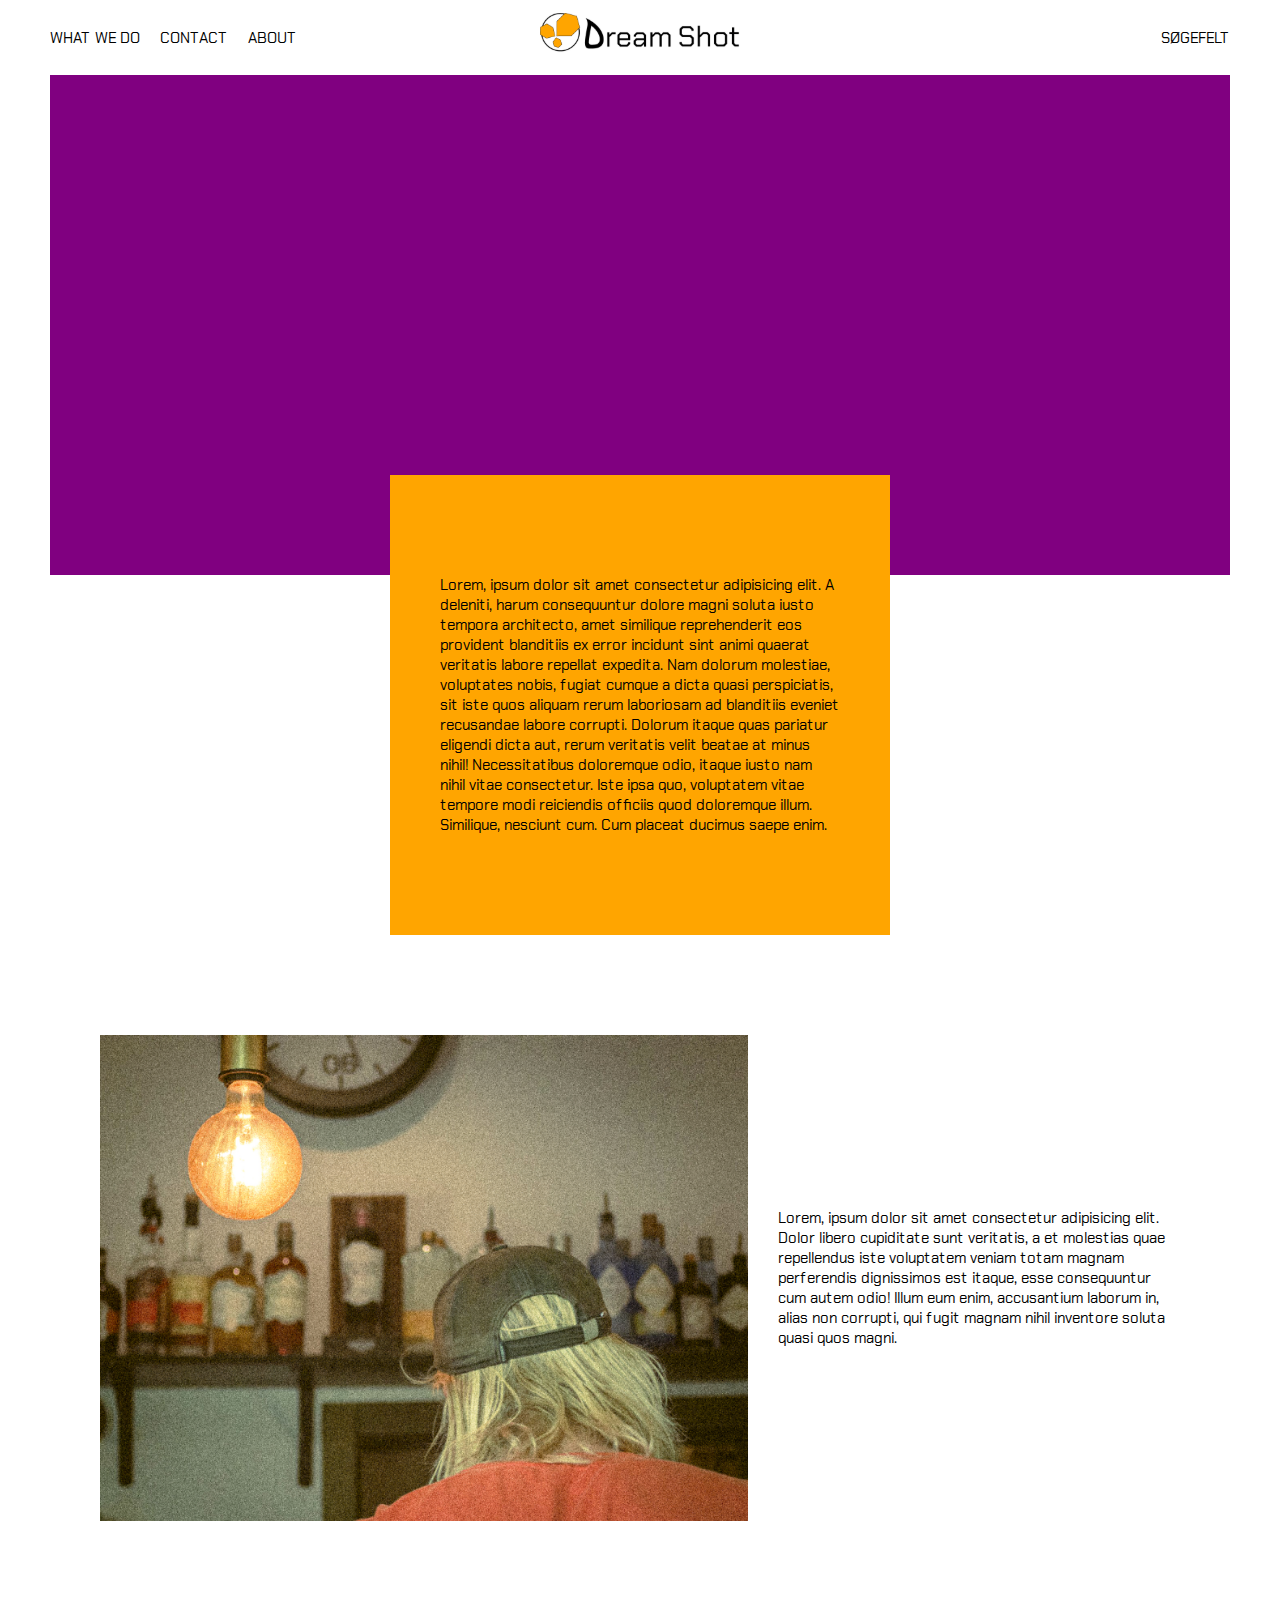
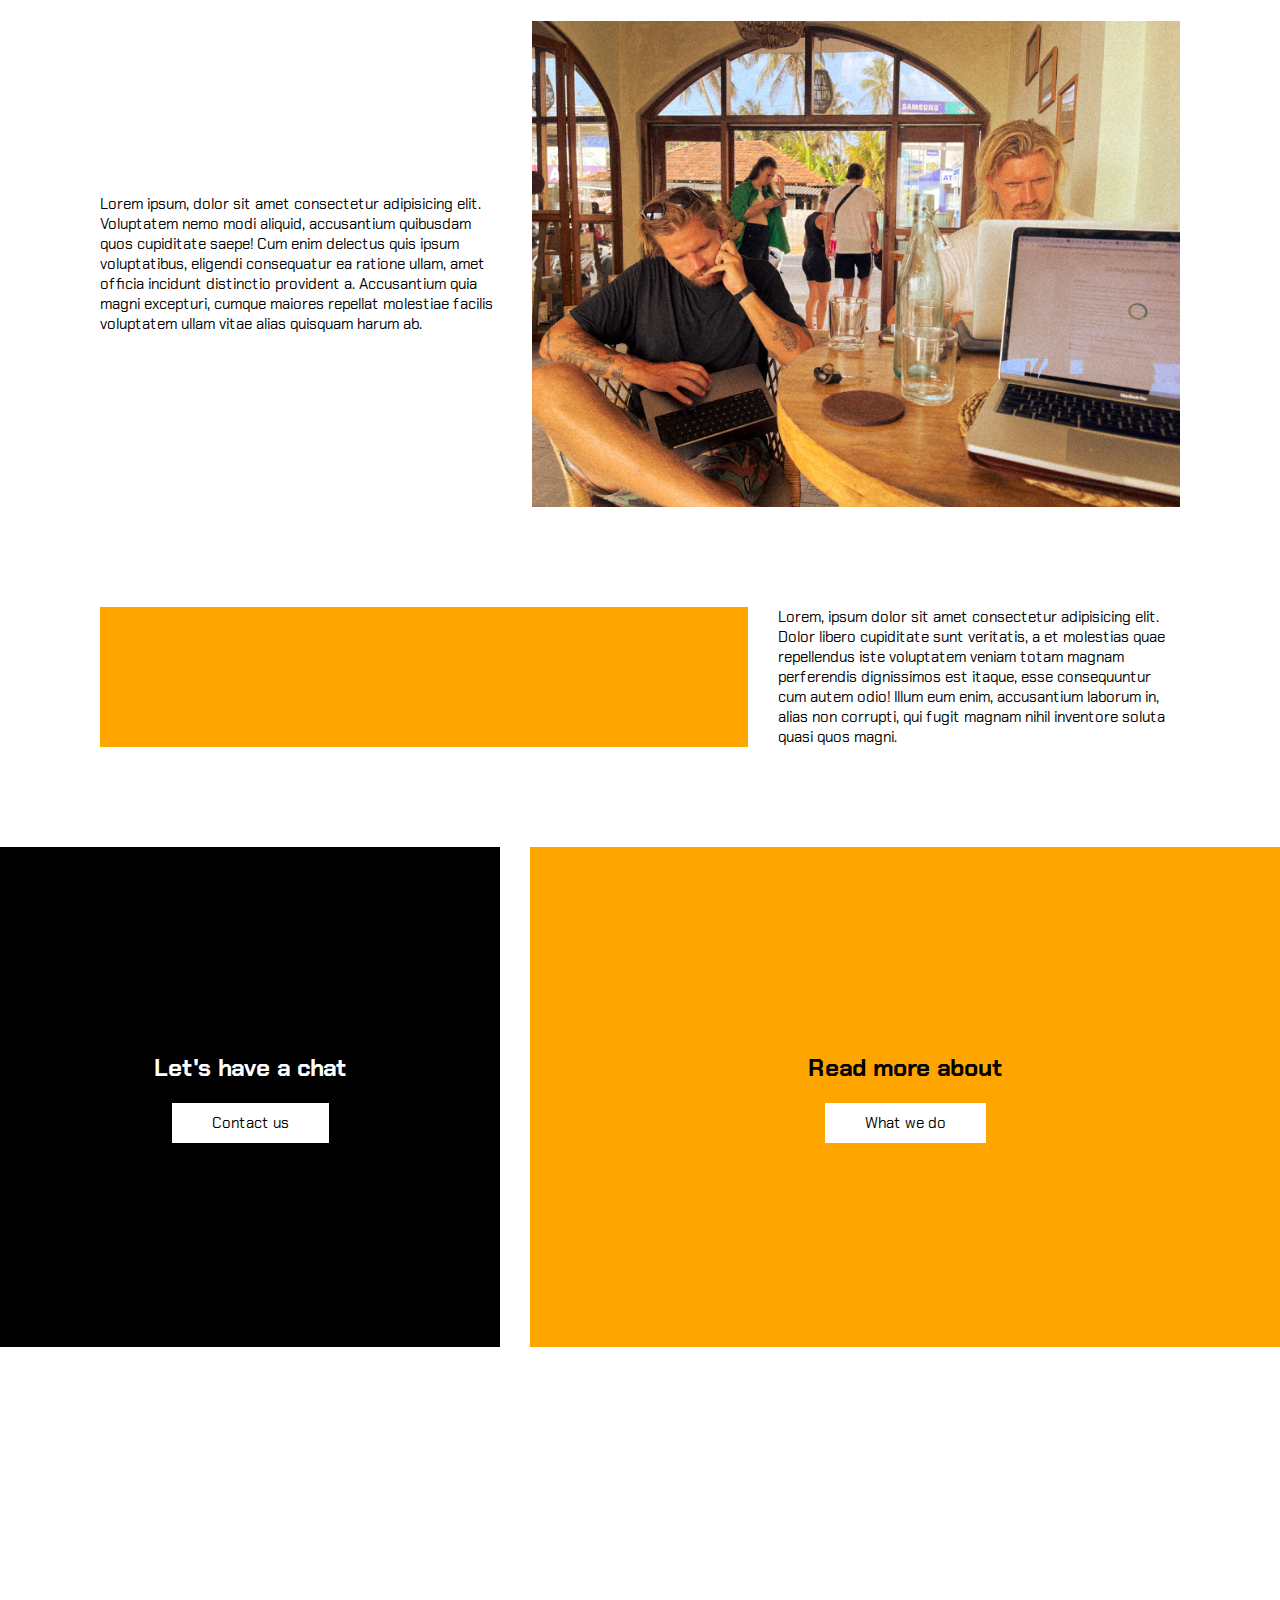
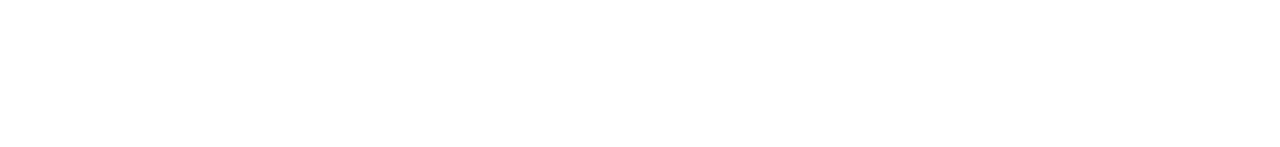
==== about.html @ e424fe1d "mobil layout færdig" ====
<!DOCTYPE html>
<html lang="en">
<head>
    <meta charset="UTF-8">
    <meta name="viewport" content="width=device-width, initial-scale=1.0">
    <title>About</title>
    <link rel="stylesheet" href="dreamshot.css">
    <link rel="preconnect" href="https://fonts.googleapis.com">
    <link rel="preconnect" href="https://fonts.gstatic.com" crossorigin>
    <link href="https://fonts.googleapis.com/css2?family=Chakra+Petch&display=swap" rel="stylesheet">
</head>
<body>
    <!--Header-->
    <header class="grid1">
        <nav class="global-nav">
            <div class="global-menu">
                <a href="kompetencer.html">WHAT WE DO</a>
                <a href="#">CONTACT</a>
                <a href="#">ABOUT</a>
            </div> 

            <a class="logo" href="index.html"><img src="dreamshot-logo.svg" alt=""></a>

            <div class="ikoner">
                <p>SØGEFELT</p>
            </div>
        </nav>
    </header>

    <main>

        <div class="storre-end-mobil">
            
            <section class="grid1">
                <div class="hero-about indhold">
                    <!--indsæt billede-->
                </div>
                <section class="about-box">
                    <p>Lorem, ipsum dolor sit amet consectetur adipisicing elit. A deleniti, harum consequuntur dolore magni soluta iusto tempora architecto, amet similique reprehenderit eos provident blanditiis ex error incidunt sint animi quaerat veritatis labore repellat expedita. Nam dolorum molestiae, voluptates nobis, fugiat cumque a dicta quasi perspiciatis, sit iste quos aliquam rerum laboriosam ad blanditiis eveniet recusandae labore corrupti. Dolorum itaque quas pariatur eligendi dicta aut, rerum veritatis velit beatae at minus nihil! Necessitatibus doloremque odio, itaque iusto nam nihil vitae consectetur. Iste ipsa quo, voluptatem vitae tempore modi reiciendis officiis quod doloremque illum. Similique, nesciunt cum. Cum placeat ducimus saepe enim.</p>
                </section>
            </section>

            <div class="about-flex">
                <section class="grid1">
                    <div class="indhold grid2columns-left padding-left padding-right">
                        <div class="img-container-left">
                            <img class="about-img" src="anders-ide.png" alt="">
                        </div>
                        <div class="text-right">
                            <p>Lorem, ipsum dolor sit amet consectetur adipisicing elit. Dolor libero cupiditate sunt veritatis, a et molestias quae repellendus iste voluptatem veniam totam magnam perferendis dignissimos est itaque, esse consequuntur cum autem odio! Illum eum enim, accusantium laborum in, alias non corrupti, qui fugit magnam nihil inventore soluta quasi quos magni.</p>
                        </div>
                    </div>
                </section>

                <section class="grid1">
                    <div class="indhold grid2columns-right padding-left padding-right">
                        <div class="text-left">
                            <p>Lorem ipsum, dolor sit amet consectetur adipisicing elit. Voluptatem nemo modi aliquid, accusantium quibusdam quos cupiditate saepe! Cum enim delectus quis ipsum voluptatibus, eligendi consequatur ea ratione ullam, amet officia incidunt distinctio provident a. Accusantium quia magni excepturi, cumque maiores repellat molestiae facilis voluptatem ullam vitae alias quisquam harum ab.</p>
                        </div>
                        <div class="img-container-right">
                            <img class="about-img" src="cafe-kontor-1.png" alt="">
                        </div>
                    </div>
                </section>

                <section class="grid1">
                    <div class="indhold grid2columns-left padding-left padding-right">
                        <div class="img-container-left">
                            <!--Indsæt billede-->
                        </div>
                        <div class="text-right">
                            <p>Lorem, ipsum dolor sit amet consectetur adipisicing elit. Dolor libero cupiditate sunt veritatis, a et molestias quae repellendus iste voluptatem veniam totam magnam perferendis dignissimos est itaque, esse consequuntur cum autem odio! Illum eum enim, accusantium laborum in, alias non corrupti, qui fugit magnam nihil inventore soluta quasi quos magni.</p>
                        </div>
                    </div>
                </section>

                <section class="grid1">
                    <div class="indhold grid2columns-2-3-gap">
                        <div class="nederst-nav-venstre">
                            <h3 class="white-text">Let's have a chat</h3>
                            <a class="knap" href="kompetencer.html">Contact us</a>
                        </div>
                        <div class="nederst-nav-hojre">
                            <h3>Read more about</h3>
                            <a class="knap-sort-hover" href="kompetencer.html">What we do</a>
                        </div>
                    </div>
                </section>

            </div>
        </div> <!--Større end mobil slut-->

        <!--MOBIL-->
        <div class="mobil">
            <div class="about-flex">
                <section class="about-hero-section-mobil">
                    <div class="hero-about">
                        <!--Indsæt billede-->
                    </div>
                    <div>
                        <p>Lorem, ipsum dolor sit amet consectetur adipisicing elit. A deleniti, harum consequuntur dolore magni soluta iusto tempora architecto, amet similique reprehenderit eos provident blanditiis ex error incidunt sint animi quaerat veritatis labore repellat expedita. Nam dolorum molestiae, voluptates nobis, fugiat cumque a dicta quasi perspiciatis, sit iste quos aliquam rerum laboriosam ad blanditiis eveniet recusandae labore corrupti. Dolorum itaque quas pariatur eligendi dicta aut, rerum veritatis velit beatae at minus nihil! Necessitatibus doloremque odio, itaque iusto nam nihil vitae consectetur. Iste ipsa quo, voluptatem vitae tempore modi reiciendis officiis quod doloremque illum. Similique, nesciunt cum. Cum placeat ducimus saepe enim.</p>
                    </div>
                </section>
                <section class="about-section-mobil">
                    <div>
                        <img src="cafe-kontor-1.png" alt="">
                    </div>
                    <p>Lorem ipsum dolor sit amet consectetur adipisicing elit. Quisquam vel suscipit at deleniti voluptatibus ad officia minus ipsum ex quam placeat assumenda perspiciatis, possimus temporibus. Perferendis esse dolores at non veniam ullam, consectetur alias accusamus commodi optio, suscipit cum deleniti veritatis? Sed provident voluptas eum reprehenderit, dolorem dolor quo laudantium!
                    </p>
                </section>
                <section class="about-section-mobil">
                    <div>
                        <img src="anders-ide.png" alt="">
                    </div>
                    <p>Lorem ipsum dolor sit amet consectetur adipisicing elit. Quisquam vel suscipit at deleniti voluptatibus ad officia minus ipsum ex quam placeat assumenda perspiciatis, possimus temporibus. Perferendis esse dolores at non veniam ullam, consectetur alias accusamus commodi optio, suscipit cum deleniti veritatis? Sed provident voluptas eum reprehenderit, dolorem dolor quo laudantium!
                    </p>
                </section>
                <section class="about-section-mobil">
                    <div>
                        <img src="cafe-kontor-1.png" alt="">
                    </div>
                    <p>Lorem ipsum dolor sit amet consectetur adipisicing elit. Quisquam vel suscipit at deleniti voluptatibus ad officia minus ipsum ex quam placeat assumenda perspiciatis, possimus temporibus. Perferendis esse dolores at non veniam ullam, consectetur alias accusamus commodi optio, suscipit cum deleniti veritatis? Sed provident voluptas eum reprehenderit, dolorem dolor quo laudantium!
                    </p>
                </section>

                <!--Nederst nav mobil-->
                <section class="nederst-nav-mobil">
                    <div class="nederst-nav-venstre">
                        <h3 class="white-text">Read more</h3>
                        <a class="knap" href="about.html">About us</a>
                    </div>
                    <div class="nederst-nav-hojre">
                        <h3>Let's have a chat</h3>
                        <a href="contact.html">Contact us</a>
                    </div>
                </section>
            </div>
        </div>
    </main>

    <footer></footer>
    
</body>
</html>
---- dreamshot.css ----
* {
  box-sizing: border-box;
  margin: 0;
  font-family: "Chakra Petch", sans-serif;
}

/*Font sizes*/
html {
  font-size: 15px;
}

h1 {
  font-size: 2.8rem;
}

h2 {
  font-size: 2.4rem;
}

h3 {
  font-size: 1.6rem;
}

.overskrift-lille {
  font-size: 1rem;
}

.big-p {
  font-size: 2.4rem;
}

/*CLASSES*/
.grid1 {
  display: grid;
  grid-template-columns: 0px 1fr 0px;
  width: 100%;
}

.indhold {
  grid-column: 2/3;
}

.grid2columns-gap {
  display: grid;
  grid-template-columns: 3fr 2fr;
  gap: 30px;
}

.grid2columns-2-3-gap {
  display: grid;
  grid-template-columns: 2fr 3fr;
  gap: 30px;
}

.grid2columns-right {
  display: grid;
  grid-template-columns: 2fr 3fr;
}

.grid2columns-left {
  display: grid;
  grid-template-columns: 3fr 2fr;
}

.hero {
  grid-column: 2/3;
  background-color: blueviolet;
  height: 500px;
}

.img-container-right {
  grid-column: 2/3;
  background-color: orange;
  display: flex;
  align-items: center;
}

.img-container-left {
  grid-column: 1/2;
  background-color: orange;
  display: flex;
  align-items: center;
}

.nederst-nav-venstre {
  grid-column: 1/2;
  display: flex;
  flex-direction: column;
  gap: 20px;
  align-items: center;
  justify-content: center;
  background-color: black;
  height: 500px;
}

.nederst-nav-hojre {
  grid-column: 2/3;
  display: flex;
  flex-direction: column;
  gap: 20px;
  align-items: center;
  justify-content: center;
  background-color: orange;
  height: 500px;
}
.nederst-nav-hojre a {
  background-color: white;
  color: black;
  width: -moz-fit-content;
  width: fit-content;
  padding: 10px 40px 10px 40px;
  white-space: nowrap;
  text-decoration: none;
  transition: all 0.3s;
}
.nederst-nav-hojre a:hover {
  background-color: black;
  color: white;
}

.about-img {
  width: 100%;
}

.left-img-container {
  grid-column: 1/2;
  height: 600px;
  background-color: black;
  overflow: hidden;
  display: flex;
  justify-content: center;
  align-items: center;
}

.hero-img {
  height: 100%;
}

.bg-img-container {
  background-image: url(srilanka-bygning-Edit.jpg);
  overflow: hidden;
  background-size: cover;
  background-position: center;
}

.video-container {
  grid-column: 2/3;
}

.video {
  background-color: black;
  width: 100%;
  aspect-ratio: 3/2;
}

.text-right {
  grid-column: 2/3;
  padding-left: 30px;
  display: flex;
  flex-direction: column;
  justify-content: center;
}

.text-left {
  grid-column: 1/2;
  padding-right: 30px;
  display: flex;
  flex-direction: column;
  justify-content: center;
}

.white-text {
  color: white;
}

.flex-column {
  display: flex;
  flex-direction: column;
  gap: 50px;
}

.flex-column-20px {
  display: flex;
  flex-direction: column;
  gap: 20px;
}

.flex-row {
  display: flex;
  gap: 50px;
}

.column-center {
  display: flex;
  justify-content: center;
}

.row-center {
  display: flex;
  align-items: center;
}

.top-bund-pad {
  padding-top: 50px;
  padding-bottom: 50px;
}

.padding-left {
  padding-left: 100px;
}

.padding-right {
  padding-right: 100px;
}

.knap {
  background-color: white;
  color: black;
  width: -moz-fit-content;
  width: fit-content;
  padding: 10px 40px 10px 40px;
  white-space: nowrap;
  text-decoration: none;
  transition: all 0.2s;
}
.knap:hover {
  background-color: orange;
}

body {
  display: grid;
  grid-template-rows: 75px 1fr 400px;
  min-height: 100vh;
}

header {
  grid-row: 1/2;
}
header nav {
  grid-column: 2/3;
  width: 100%;
  height: 100%;
  padding-left: 50px;
  padding-right: 50px;
  display: grid;
  grid-template-columns: 1fr auto 1fr;
}
header nav div:nth-of-type(1) {
  grid-column: 1/2;
  display: flex;
  justify-content: start;
  align-items: center;
  gap: 20px;
}
header nav div:nth-of-type(1) a {
  text-decoration: none;
  color: black;
}
header nav div:nth-of-type(2) {
  grid-column: 3/4;
  display: flex;
  justify-content: end;
  align-items: center;
}

.logo {
  grid-column: 2/3;
  display: flex;
  justify-content: center;
  align-items: center;
}
.logo img {
  width: 200px;
}

main {
  grid-row: 2/3;
}

footer {
  grid-row: 3/4;
}

.pacman-maze {
  display: flex;
  flex-direction: column;
  gap: 30px;
}

.about-flex {
  display: flex;
  flex-direction: column;
  gap: 100px;
}

.bg-white {
  background-color: white;
}

.tandhjul-container {
  width: 100%;
  display: flex;
  justify-content: center;
  grid-column: 2/3;
}

.kontakt-formular {
  display: flex;
  flex-direction: column;
  align-items: start;
  width: 100%;
  gap: 50px;
}

.flex-column-gap50 {
  display: flex;
  flex-direction: column;
  gap: 50px;
}

.width-100 {
  width: 100%;
}

.kontakt-felt {
  background-color: white;
  padding: 10px;
  width: 45%;
}

.kontakt-felt-stor {
  background-color: white;
  padding: 10px;
  width: 100%;
  height: 200px;
}

.bg-black {
  background-color: black;
}

.hero-about {
  max-width: 100%;
  height: 500px;
  background-color: purple;
  margin-right: 50px;
  margin-left: 50px;
  display: flex;
  justify-content: center;
  align-items: center;
}

.about-box {
  grid-column: 2/3;
  display: flex;
  justify-content: center;
  position: relative;
  top: -100px;
}
.about-box p {
  max-width: 500px;
  padding: 100px 50px 100px 50px;
  background-color: orange;
}

.social-a {
  text-decoration: none;
  color: white;
}

/*Mobil*/
.hero-mobil {
  display: flex;
  flex-direction: column;
  gap: 50px;
  background-color: black;
}
.hero-mobil img {
  width: 100%;
}
.hero-mobil div {
  display: flex;
  justify-content: center;
  gap: 50px;
  flex-wrap: wrap;
  color: white;
  padding-bottom: 50px;
}

.video-section {
  display: flex;
  flex-direction: column;
  gap: 50px;
  align-items: center;
  padding-bottom: 50px;
  padding-top: 50px;
}
.video-section div {
  width: 100%;
  aspect-ratio: 3/2;
}

.what-we-do-mobil {
  display: flex;
  flex-direction: column;
  gap: 50px;
  align-items: center;
  background-color: black;
  color: white;
  padding-top: 50px;
  padding-bottom: 50px;
}

.contact-mobil {
  display: flex;
  flex-direction: column;
  gap: 50px;
  align-items: center;
  padding-top: 50px;
  padding-bottom: 50px;
}

.nederst-nav-mobil {
  display: grid;
  grid-template-columns: 1fr 1fr;
  gap: 30px;
}

.kompetence-box-mobil {
  background-color: black;
  color: white;
  display: flex;
  flex-direction: column;
  gap: 50px;
  padding-bottom: 50px;
}
.kompetence-box-mobil div {
  width: 100%;
  aspect-ratio: 3/2;
  overflow: hidden;
  display: flex;
  justify-content: center;
  align-items: center;
}
.kompetence-box-mobil div img {
  width: 100%;
}
.kompetence-box-mobil h2, .kompetence-box-mobil p, .kompetence-box-mobil h3 {
  padding-left: 10px;
  padding-right: 10px;
}
.kompetence-box-mobil a {
  align-self: center;
}

.about-hero-section-mobil {
  display: flex;
  flex-direction: column;
  gap: 0px;
}
.about-hero-section-mobil div:nth-of-type(2) {
  margin-left: 25px;
  margin-right: 25px;
}
.about-hero-section-mobil div:nth-of-type(2) p {
  background-color: orange;
  padding: 100px 50px 100px 50px;
}

.about-section-mobil {
  display: flex;
  flex-direction: column;
  gap: 50px;
  margin-left: 25px;
  margin-right: 25px;
}
.about-section-mobil div {
  width: 100%;
  aspect-ratio: 3/2;
  display: flex;
  justify-content: center;
  align-items: center;
  overflow: hidden;
}
.about-section-mobil div img {
  width: 100%;
}

/*Media queries*/
@media screen and (max-width: 1200px) {
  .padding-right {
    padding-right: 10px;
  }
  .padding-left {
    padding-left: 10px;
  }
}
@media screen and (min-width: 1700px) {
  .grid1 {
    grid-template-columns: 1fr 1700px 1fr;
  }
}
@media screen and (max-width: 750px) {
  .storre-end-mobil {
    display: none;
  }
  .nederst-nav-hojre {
    height: 250px;
  }
  .nederst-nav-venstre {
    height: 250px;
  }
  .hero-about {
    margin-right: 25px;
    margin-left: 25px;
  }
}
@media screen and (min-width: 751px) {
  .mobil {
    display: none;
  }
}
@media screen and (max-width: 800px) {
  header nav div:nth-of-type(1) {
    display: none;
  }
}/*# sourceMappingURL=dreamshot.css.map */
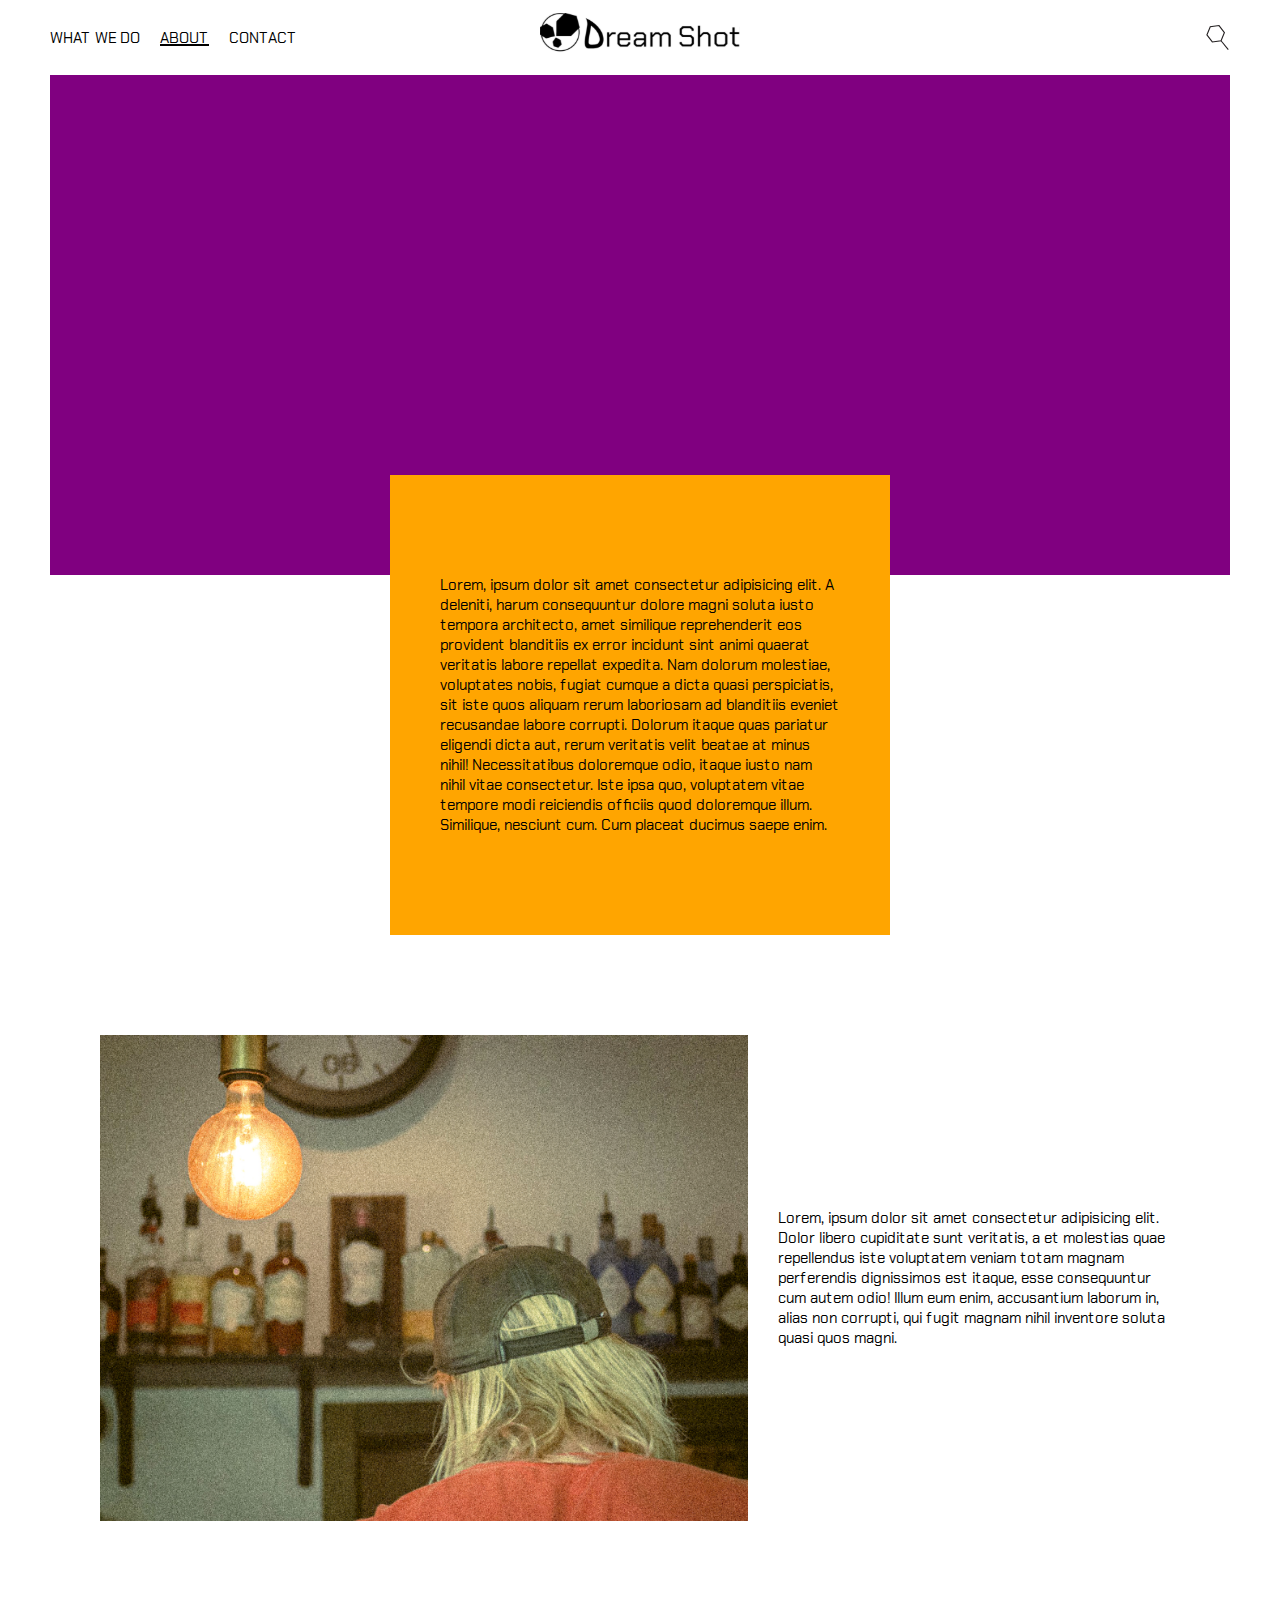
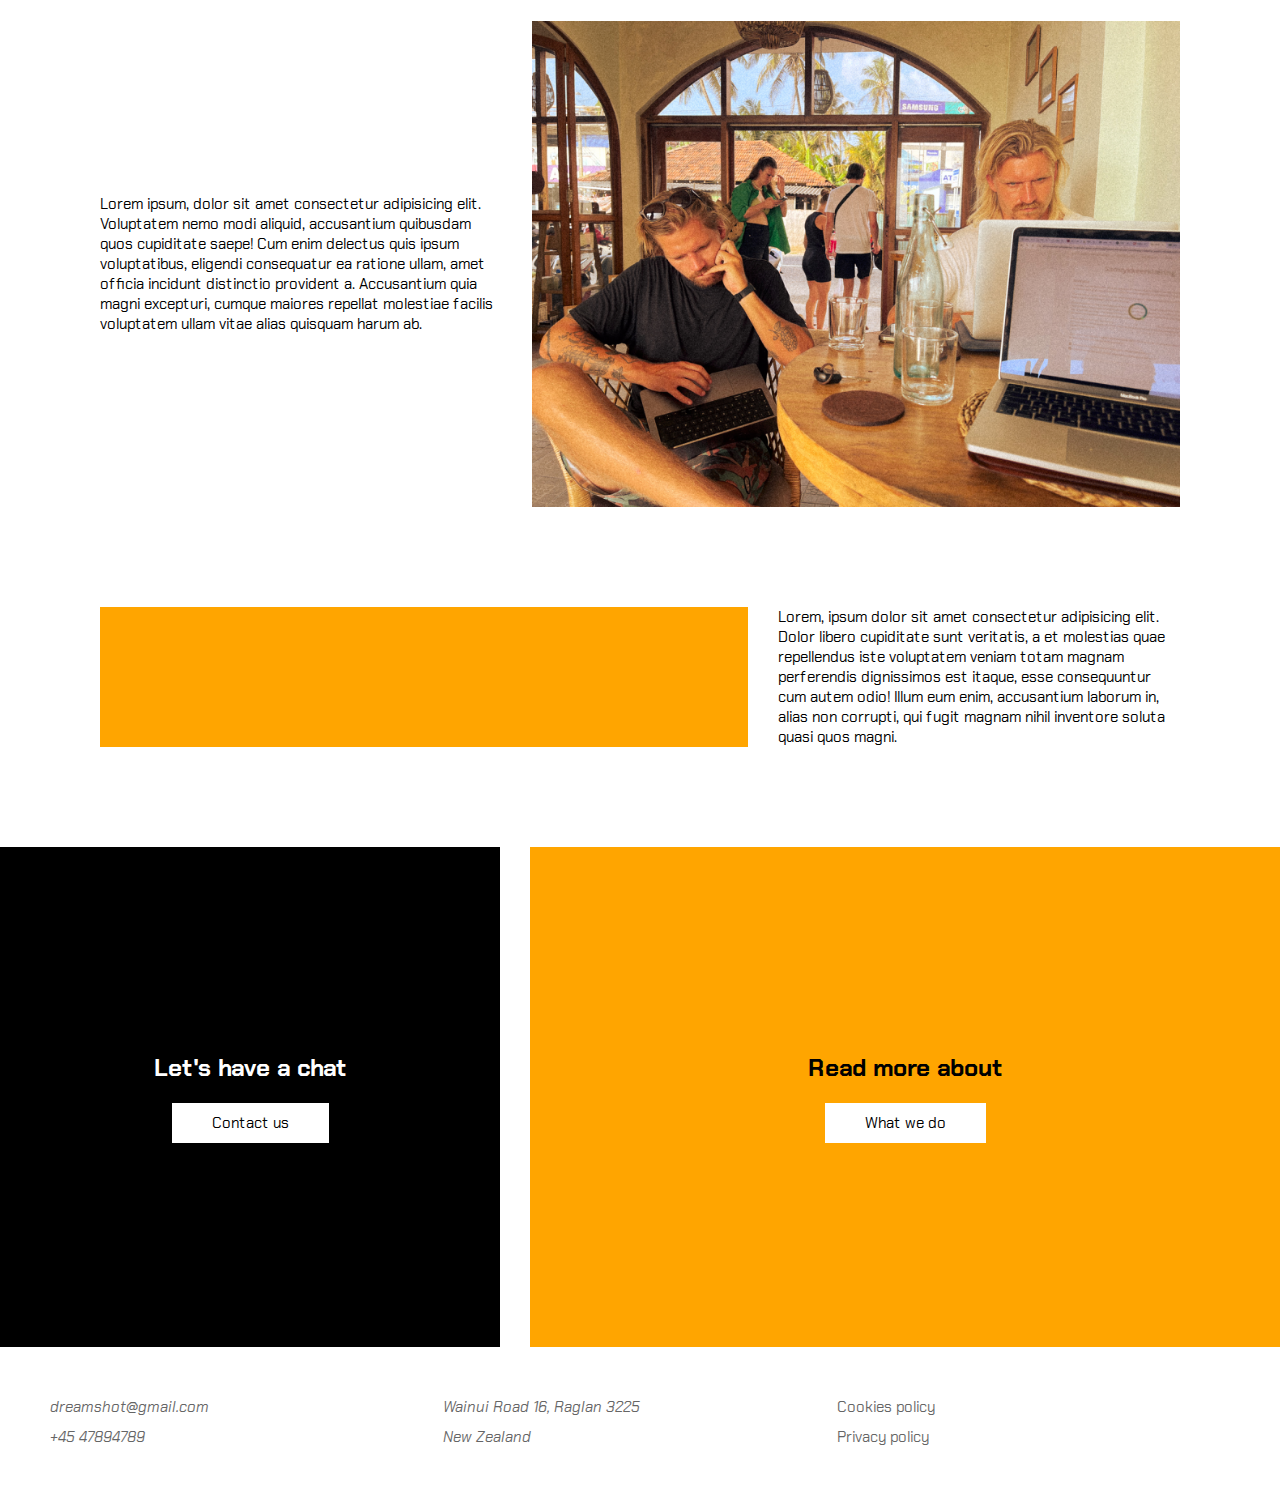
==== commit fa65ab39: "Struktur færdig" ====
--- a/about.html
+++ b/about.html
@@ -3,7 +3,7 @@
 <head>
     <meta charset="UTF-8">
     <meta name="viewport" content="width=device-width, initial-scale=1.0">
-    <title>About</title>
+    <title>About Dream Shot media productions</title>
     <link rel="stylesheet" href="dreamshot.css">
     <link rel="preconnect" href="https://fonts.googleapis.com">
     <link rel="preconnect" href="https://fonts.gstatic.com" crossorigin>
@@ -15,14 +15,14 @@
         <nav class="global-nav">
             <div class="global-menu">
                 <a href="kompetencer.html">WHAT WE DO</a>
-                <a href="#">CONTACT</a>
-                <a href="#">ABOUT</a>
+                <a class="active" href="#">ABOUT</a>
+                <a href="contact.html">CONTACT</a>
             </div> 
 
             <a class="logo" href="index.html"><img src="dreamshot-logo.svg" alt=""></a>
 
             <div class="ikoner">
-                <p>SØGEFELT</p>
+                <img src="lup.svg" alt="">
             </div>
         </nav>
     </header>
@@ -138,7 +138,20 @@
         </div>
     </main>
 
-    <footer></footer>
+    <footer>
+        <address>
+            <a href="#">dreamshot@gmail.com</a>
+            <p>+45 47894789</p>
+        </address>
+        <address>
+            <p>Wainui Road 16, Raglan 3225</p>
+            <p>New Zealand</p>
+        </address>
+        <div>
+            <a href="#">Cookies policy</a>
+            <a href="#">Privacy policy</a>
+        </div>
+    </footer>
     
 </body>
 </html>--- a/dreamshot.css
+++ b/dreamshot.css
@@ -229,7 +229,7 @@
 
 body {
   display: grid;
-  grid-template-rows: 75px 1fr 400px;
+  grid-template-rows: 75px 1fr auto;
   min-height: 100vh;
 }
 
@@ -253,32 +253,89 @@
   gap: 20px;
 }
 header nav div:nth-of-type(1) a {
+  color: black;
+}
+header nav div:nth-of-type(1) a:hover {
+  -webkit-text-decoration: underline 2px;
+          text-decoration: underline 2px;
+}
+header nav div:nth-of-type(1) img {
+  width: 25px;
+}
+header nav div:nth-of-type(2) {
+  grid-column: 3/4;
+  display: flex;
+  justify-content: end;
+  align-items: center;
+}
+header nav div:nth-of-type(2) img {
+  width: 25px;
+  height: 25px;
+}
+header nav div:nth-of-type(2) img:hover {
+  scale: 120%;
+}
+
+header nav div a {
+  text-decoration: none;
+}
+
+.active {
+  -webkit-text-decoration: underline 2px;
+          text-decoration: underline 2px;
+}
+
+.logo {
+  grid-column: 2/3;
+  display: flex;
+  justify-content: center;
+  align-items: center;
+}
+.logo img {
+  width: 200px;
+}
+
+main {
+  grid-row: 2/3;
+}
+
+footer {
+  grid-row: 3/4;
+  display: grid;
+  grid-template-columns: 1fr 1fr 1fr;
+  padding: 50px;
+}
+footer address:nth-of-type(1) {
+  grid-column: 1/2;
+  display: flex;
+  flex-direction: column;
+  gap: 10px;
+  justify-content: center;
+  opacity: 60%;
+}
+footer address:nth-of-type(1) a {
   text-decoration: none;
   color: black;
 }
-header nav div:nth-of-type(2) {
+footer address:nth-of-type(2) {
+  grid-column: 2/3;
+  display: flex;
+  flex-direction: column;
+  gap: 10px;
+  justify-content: center;
+  opacity: 60%;
+}
+footer div {
   grid-column: 3/4;
   display: flex;
-  justify-content: end;
-  align-items: center;
-}
-
-.logo {
-  grid-column: 2/3;
-  display: flex;
-  justify-content: center;
-  align-items: center;
-}
-.logo img {
-  width: 200px;
-}
-
-main {
-  grid-row: 2/3;
-}
-
-footer {
-  grid-row: 3/4;
+  flex-direction: column;
+  gap: 10px;
+  justify-content: center;
+}
+footer div a {
+  text-decoration: none;
+  color: black;
+  opacity: 60%;
 }
 
 .pacman-maze {
@@ -333,6 +390,63 @@
   padding: 10px;
   width: 100%;
   height: 200px;
+}
+
+.contact-box {
+  width: 550px;
+}
+
+form {
+  display: flex;
+  flex-direction: column;
+  gap: 50px;
+  align-items: start;
+  color: white;
+  font-size: 1.5rem;
+  width: 100%;
+}
+form div {
+  display: flex;
+  flex-direction: column;
+  gap: 10px;
+  width: 100%;
+}
+form div input {
+  width: 100%;
+  max-width: 550px;
+  height: 2rem;
+}
+form div textarea {
+  height: 200px;
+  width: 100%;
+  max-width: 550px;
+}
+form div:nth-of-type(3) {
+  display: flex;
+  flex-direction: row;
+  gap: 50px;
+  max-width: 550px;
+  width: 100%;
+}
+form div:nth-of-type(3) div {
+  display: flex;
+  flex-direction: column;
+  gap: 10px;
+  width: 100%;
+}
+form div:nth-of-type(3) div input {
+  width: 100%;
+  max-width: 250px;
+}
+
+.contact-section {
+  display: flex;
+  flex-direction: column;
+  gap: 50px;
+  align-items: center;
+}
+.contact-section input {
+  align-self: center;
 }
 
 .bg-black {
@@ -486,13 +600,34 @@
   width: 100%;
 }
 
+.kontakt-hovedside {
+  display: flex;
+  flex-direction: column;
+  gap: 50px;
+  align-items: center;
+  color: white;
+  padding-top: 50px;
+  padding-bottom: 50px;
+  width: 100%;
+}
+.kontakt-hovedside .kontakt-info-mobil {
+  display: flex;
+  flex-direction: column;
+  gap: 20px;
+  align-items: start;
+}
+
 /*Media queries*/
 @media screen and (max-width: 1200px) {
   .padding-right {
-    padding-right: 10px;
+    padding-right: 25px;
   }
   .padding-left {
-    padding-left: 10px;
+    padding-left: 25px;
+  }
+  header nav {
+    padding-left: 25px;
+    padding-right: 25px;
   }
 }
 @media screen and (min-width: 1700px) {
@@ -514,6 +649,24 @@
     margin-right: 25px;
     margin-left: 25px;
   }
+  .contact-box {
+    width: 100%;
+    max-width: 550px;
+    padding-left: 25px;
+    padding-right: 25px;
+  }
+  form div:nth-of-type(3) {
+    flex-direction: column;
+    max-width: 100%;
+  }
+  input[type=submit] {
+    align-self: center;
+  }
+  footer {
+    display: flex;
+    flex-direction: column;
+    gap: 50px;
+  }
 }
 @media screen and (min-width: 751px) {
   .mobil {
@@ -521,7 +674,22 @@
   }
 }
 @media screen and (max-width: 800px) {
-  header nav div:nth-of-type(1) {
+  header nav div:nth-of-type(1) a {
     display: none;
   }
+}
+@media screen and (min-width: 801px) {
+  .burger {
+    display: none;
+  }
+}
+@media screen and (max-width: 405px) {
+  header nav {
+    padding-left: 10px;
+    padding-right: 10px;
+  }
+  .nederst-nav-mobil {
+    display: flex;
+    flex-direction: column;
+  }
 }/*# sourceMappingURL=dreamshot.css.map */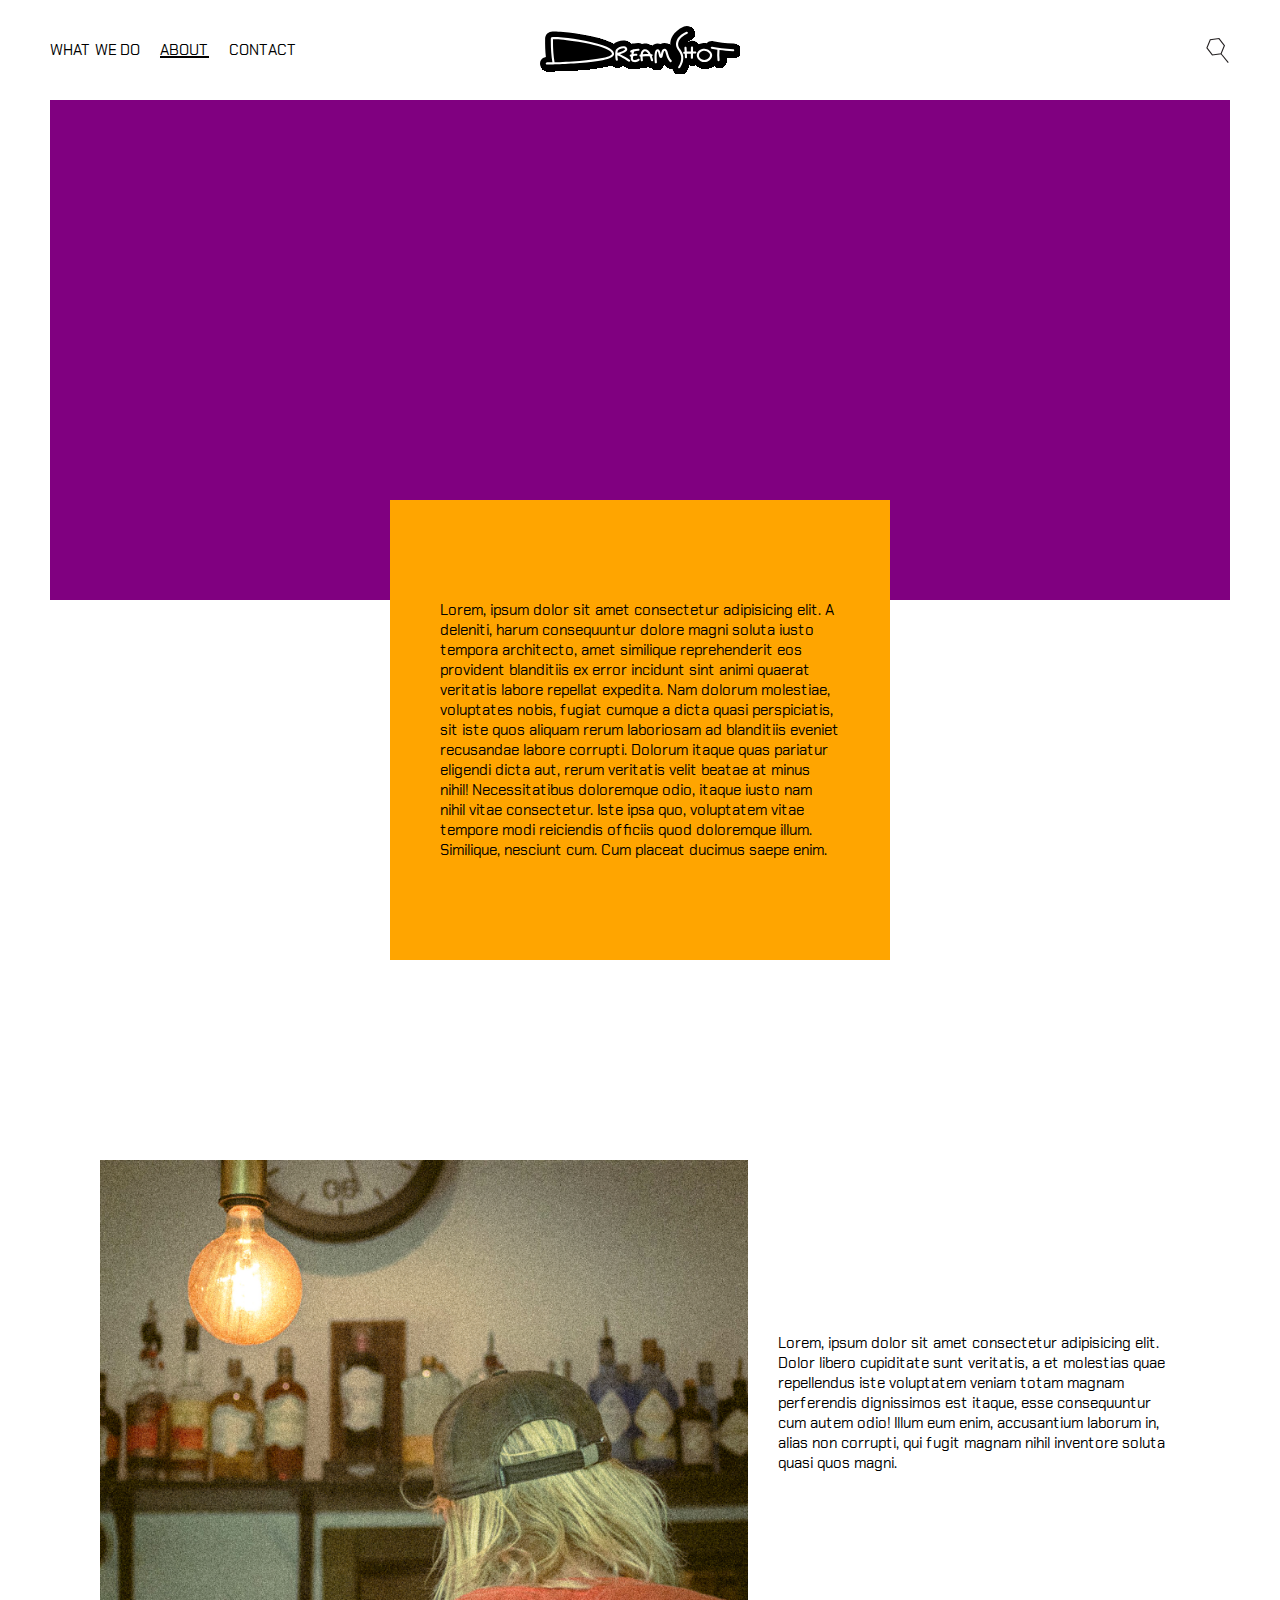
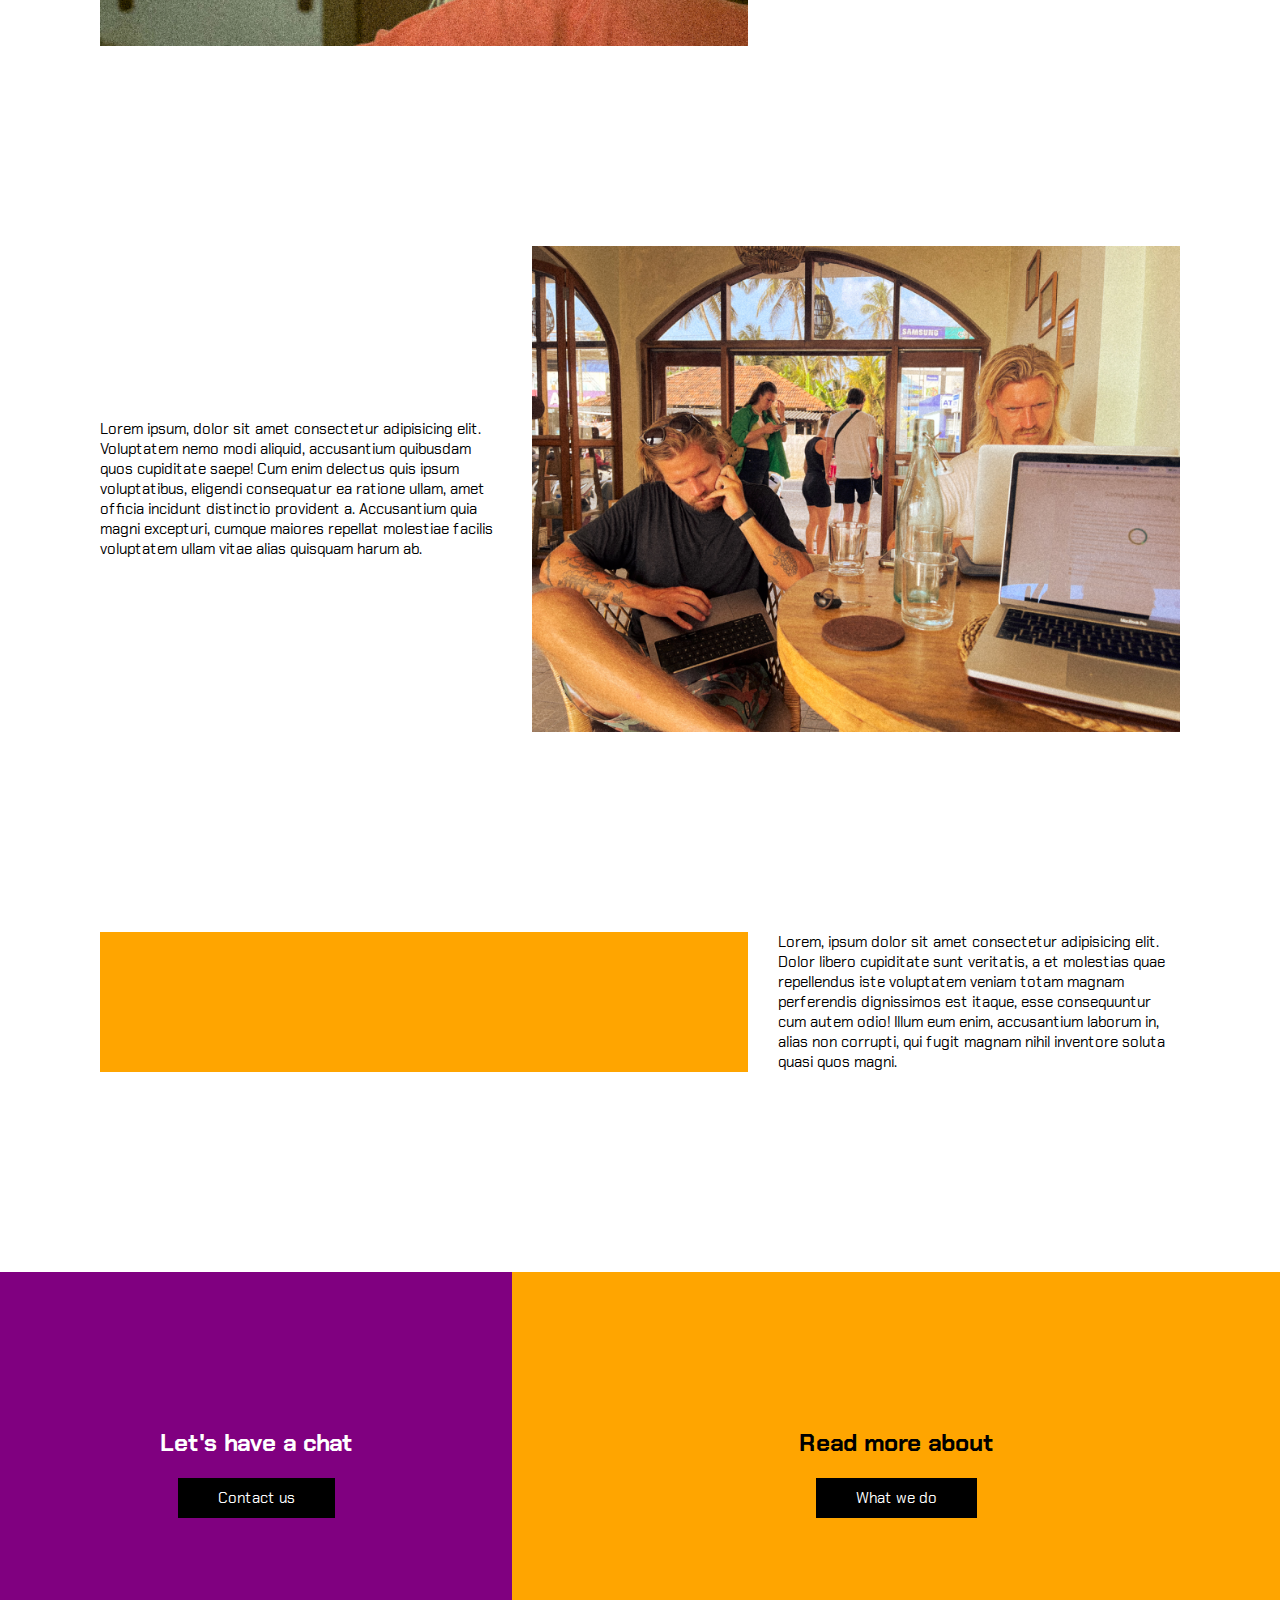
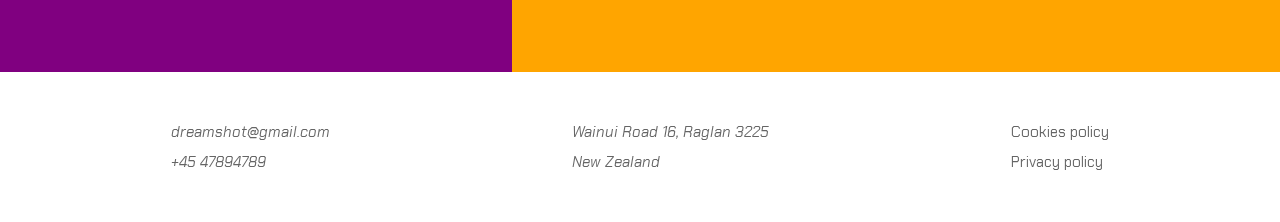
==== commit 4d99cdfe: "nyt layout" ====
--- a/about.html
+++ b/about.html
@@ -17,6 +17,7 @@
                 <a href="kompetencer.html">WHAT WE DO</a>
                 <a class="active" href="#">ABOUT</a>
                 <a href="contact.html">CONTACT</a>
+                <img class="burger" src="burger-menu.svg" alt="">
             </div> 
 
             <a class="logo" href="index.html"><img src="dreamshot-logo.svg" alt=""></a>
@@ -82,7 +83,7 @@
                         </div>
                         <div class="nederst-nav-hojre">
                             <h3>Read more about</h3>
-                            <a class="knap-sort-hover" href="kompetencer.html">What we do</a>
+                            <a class="knap" href="kompetencer.html">What we do</a>
                         </div>
                     </div>
                 </section>
@@ -131,7 +132,7 @@
                     </div>
                     <div class="nederst-nav-hojre">
                         <h3>Let's have a chat</h3>
-                        <a href="contact.html">Contact us</a>
+                        <a class="knap" href="contact.html">Contact us</a>
                     </div>
                 </section>
             </div>
--- a/dreamshot.css
+++ b/dreamshot.css
@@ -43,13 +43,13 @@
 .grid2columns-gap {
   display: grid;
   grid-template-columns: 3fr 2fr;
-  gap: 30px;
+  /*gap: 30px;*/
 }
 
 .grid2columns-2-3-gap {
   display: grid;
   grid-template-columns: 2fr 3fr;
-  gap: 30px;
+  /*gap: 30px;*/
 }
 
 .grid2columns-right {
@@ -80,6 +80,11 @@
   background-color: orange;
   display: flex;
   align-items: center;
+  justify-content: center;
+}
+
+.tandhjul {
+  max-width: 100%;
 }
 
 .nederst-nav-venstre {
@@ -89,131 +94,334 @@
   gap: 20px;
   align-items: center;
   justify-content: center;
+  background-color: purple;
+}
+
+.nederst-nav-hojre {
+  grid-column: 2/3;
+  display: flex;
+  flex-direction: column;
+  gap: 20px;
+  align-items: center;
+  justify-content: center;
+  background-color: orange;
+  height: 400px;
+  /*a {
+      @include partial-dream.cta;
+      transition: all 0.3s;
+
+          &:hover {
+              background-color: partial-dream.$bg-black;
+              color: white;
+          }
+  }*/
+}
+
+.about-img {
+  width: 100%;
+}
+
+.left-img-container {
+  grid-column: 1/2;
+  height: 600px;
+  overflow: hidden;
+  display: flex;
+  justify-content: center;
+  align-items: center;
+}
+
+.hero-img {
+  height: 100%;
+}
+
+.bg-img-container {
+  background-image: url(srilanka-bygning-Edit.jpg);
+  overflow: hidden;
+  background-size: cover;
+  background-position: center;
+}
+
+.video-container {
+  grid-column: 2/3;
   background-color: black;
-  height: 500px;
-}
-
-.nederst-nav-hojre {
-  grid-column: 2/3;
+  width: 100%;
+  aspect-ratio: 3/2;
+}
+
+.text-right {
+  grid-column: 2/3;
+  padding-left: 30px;
+  display: flex;
+  flex-direction: column;
+  gap: 50px;
+  justify-content: center;
+}
+
+.text-left {
+  grid-column: 1/2;
+  padding-right: 30px;
+  display: flex;
+  flex-direction: column;
+  justify-content: center;
+}
+
+.white-text {
+  color: white;
+}
+
+.flex-column {
+  display: flex;
+  flex-direction: column;
+  gap: 50px;
+}
+
+.flex-column-20px {
   display: flex;
   flex-direction: column;
   gap: 20px;
-  align-items: center;
-  justify-content: center;
-  background-color: orange;
-  height: 500px;
-}
-.nederst-nav-hojre a {
-  background-color: white;
-  color: black;
+}
+
+.flex-row {
+  display: flex;
+  gap: 50px;
+}
+
+.column-center {
+  display: flex;
+  justify-content: center;
+}
+
+.row-center {
+  display: flex;
+  align-items: center;
+}
+
+.top-bund-pad {
+  padding-top: 50px;
+  padding-bottom: 50px;
+}
+
+.padding-left {
+  padding-left: 100px;
+}
+
+.padding-right {
+  padding-right: 100px;
+}
+
+.knap {
+  background-color: black;
+  color: white;
   width: -moz-fit-content;
   width: fit-content;
   padding: 10px 40px 10px 40px;
   white-space: nowrap;
   text-decoration: none;
-  transition: all 0.3s;
-}
-.nederst-nav-hojre a:hover {
-  background-color: black;
-  color: white;
-}
-
-.about-img {
-  width: 100%;
-}
-
-.left-img-container {
+  transition: all 0.2s;
+}
+.knap:hover {
+  background-color: orange;
+  color: black;
+}
+
+body {
+  display: grid;
+  grid-template-rows: 100px 1fr auto;
+  min-height: 100vh;
+}
+
+header {
+  grid-row: 1/2;
+}
+header nav {
+  grid-column: 2/3;
+  width: 100%;
+  height: 100%;
+  padding-left: 50px;
+  padding-right: 50px;
+  display: grid;
+  grid-template-columns: 1fr auto 1fr;
+}
+header nav div:nth-of-type(1) {
   grid-column: 1/2;
-  height: 600px;
-  background-color: black;
-  overflow: hidden;
-  display: flex;
-  justify-content: center;
-  align-items: center;
-}
-
-.hero-img {
-  height: 100%;
-}
-
-.bg-img-container {
-  background-image: url(srilanka-bygning-Edit.jpg);
-  overflow: hidden;
-  background-size: cover;
-  background-position: center;
-}
-
-.video-container {
-  grid-column: 2/3;
-}
-
-.video {
-  background-color: black;
-  width: 100%;
-  aspect-ratio: 3/2;
-}
-
-.text-right {
-  grid-column: 2/3;
-  padding-left: 30px;
-  display: flex;
-  flex-direction: column;
-  justify-content: center;
-}
-
-.text-left {
+  display: flex;
+  justify-content: start;
+  align-items: center;
+  gap: 20px;
+}
+header nav div:nth-of-type(1) a {
+  color: black;
+}
+header nav div:nth-of-type(1) a:hover {
+  -webkit-text-decoration: underline 2px;
+          text-decoration: underline 2px;
+}
+header nav div:nth-of-type(1) img {
+  width: 25px;
+}
+header nav div:nth-of-type(2) {
+  grid-column: 3/4;
+  display: flex;
+  justify-content: end;
+  align-items: center;
+}
+header nav div:nth-of-type(2) img {
+  width: 25px;
+  height: 25px;
+}
+header nav div:nth-of-type(2) img:hover {
+  scale: 120%;
+}
+
+header nav div a {
+  text-decoration: none;
+}
+
+.active {
+  -webkit-text-decoration: underline 2px;
+          text-decoration: underline 2px;
+}
+
+.logo {
+  grid-column: 2/3;
+  display: flex;
+  justify-content: center;
+  align-items: center;
+}
+.logo img {
+  width: 200px;
+}
+
+main {
+  grid-row: 2/3;
+}
+
+footer {
+  grid-row: 3/4;
+  display: flex;
+  justify-content: space-around;
+  padding: 50px;
+}
+footer address:nth-of-type(1) {
   grid-column: 1/2;
-  padding-right: 30px;
-  display: flex;
-  flex-direction: column;
-  justify-content: center;
-}
-
-.white-text {
-  color: white;
-}
-
-.flex-column {
-  display: flex;
-  flex-direction: column;
-  gap: 50px;
-}
-
-.flex-column-20px {
-  display: flex;
-  flex-direction: column;
-  gap: 20px;
-}
-
-.flex-row {
-  display: flex;
-  gap: 50px;
-}
-
-.column-center {
-  display: flex;
-  justify-content: center;
-}
-
-.row-center {
-  display: flex;
-  align-items: center;
-}
-
-.top-bund-pad {
-  padding-top: 50px;
-  padding-bottom: 50px;
-}
-
-.padding-left {
-  padding-left: 100px;
-}
-
-.padding-right {
-  padding-right: 100px;
-}
-
-.knap {
+  display: flex;
+  flex-direction: column;
+  gap: 10px;
+  justify-content: center;
+  align-items: start;
+  opacity: 60%;
+}
+footer address:nth-of-type(1) a {
+  text-decoration: none;
+  color: black;
+}
+footer address:nth-of-type(2) {
+  grid-column: 2/3;
+  display: flex;
+  flex-direction: column;
+  gap: 10px;
+  justify-content: center;
+  align-items: start;
+  opacity: 60%;
+}
+footer div {
+  grid-column: 3/4;
+  display: flex;
+  flex-direction: column;
+  gap: 10px;
+  justify-content: center;
+  align-items: start;
+}
+footer div a {
+  text-decoration: none;
+  color: black;
+  opacity: 60%;
+}
+
+.pacman-maze {
+  display: flex;
+  flex-direction: column;
+  gap: 30px;
+}
+
+.about-flex {
+  display: flex;
+  flex-direction: column;
+  gap: 200px;
+}
+
+.bg-white {
+  background-color: white;
+}
+
+.flex-column-gap50 {
+  display: flex;
+  flex-direction: column;
+  gap: 50px;
+}
+
+.width-100 {
+  width: 100%;
+}
+
+.contact-box {
+  width: 550px;
+}
+
+form {
+  display: flex;
+  flex-direction: column;
+  gap: 50px;
+  align-items: start;
+  font-size: 1.5rem;
+  width: 100%;
+}
+form div {
+  display: flex;
+  flex-direction: column;
+  gap: 10px;
+  width: 100%;
+}
+form div input {
+  width: 100%;
+  max-width: 550px;
+  height: 2rem;
+}
+form div textarea {
+  height: 200px;
+  width: 100%;
+  max-width: 550px;
+}
+form div:nth-of-type(3) {
+  display: flex;
+  flex-direction: row;
+  gap: 50px;
+  max-width: 550px;
+  width: 100%;
+}
+form div:nth-of-type(3) div {
+  display: flex;
+  flex-direction: column;
+  gap: 10px;
+  width: 100%;
+}
+form div:nth-of-type(3) div input {
+  width: 100%;
+  max-width: 250px;
+}
+
+.contact-section {
+  background-color: #edbd64;
+  display: flex;
+  flex-direction: column;
+  gap: 50px;
+  align-items: center;
+}
+.contact-section input {
+  align-self: center;
+}
+
+.submit-knap {
   background-color: white;
   color: black;
   width: -moz-fit-content;
@@ -223,230 +431,8 @@
   text-decoration: none;
   transition: all 0.2s;
 }
-.knap:hover {
+.submit-knap:hover {
   background-color: orange;
-}
-
-body {
-  display: grid;
-  grid-template-rows: 75px 1fr auto;
-  min-height: 100vh;
-}
-
-header {
-  grid-row: 1/2;
-}
-header nav {
-  grid-column: 2/3;
-  width: 100%;
-  height: 100%;
-  padding-left: 50px;
-  padding-right: 50px;
-  display: grid;
-  grid-template-columns: 1fr auto 1fr;
-}
-header nav div:nth-of-type(1) {
-  grid-column: 1/2;
-  display: flex;
-  justify-content: start;
-  align-items: center;
-  gap: 20px;
-}
-header nav div:nth-of-type(1) a {
-  color: black;
-}
-header nav div:nth-of-type(1) a:hover {
-  -webkit-text-decoration: underline 2px;
-          text-decoration: underline 2px;
-}
-header nav div:nth-of-type(1) img {
-  width: 25px;
-}
-header nav div:nth-of-type(2) {
-  grid-column: 3/4;
-  display: flex;
-  justify-content: end;
-  align-items: center;
-}
-header nav div:nth-of-type(2) img {
-  width: 25px;
-  height: 25px;
-}
-header nav div:nth-of-type(2) img:hover {
-  scale: 120%;
-}
-
-header nav div a {
-  text-decoration: none;
-}
-
-.active {
-  -webkit-text-decoration: underline 2px;
-          text-decoration: underline 2px;
-}
-
-.logo {
-  grid-column: 2/3;
-  display: flex;
-  justify-content: center;
-  align-items: center;
-}
-.logo img {
-  width: 200px;
-}
-
-main {
-  grid-row: 2/3;
-}
-
-footer {
-  grid-row: 3/4;
-  display: grid;
-  grid-template-columns: 1fr 1fr 1fr;
-  padding: 50px;
-}
-footer address:nth-of-type(1) {
-  grid-column: 1/2;
-  display: flex;
-  flex-direction: column;
-  gap: 10px;
-  justify-content: center;
-  opacity: 60%;
-}
-footer address:nth-of-type(1) a {
-  text-decoration: none;
-  color: black;
-}
-footer address:nth-of-type(2) {
-  grid-column: 2/3;
-  display: flex;
-  flex-direction: column;
-  gap: 10px;
-  justify-content: center;
-  opacity: 60%;
-}
-footer div {
-  grid-column: 3/4;
-  display: flex;
-  flex-direction: column;
-  gap: 10px;
-  justify-content: center;
-}
-footer div a {
-  text-decoration: none;
-  color: black;
-  opacity: 60%;
-}
-
-.pacman-maze {
-  display: flex;
-  flex-direction: column;
-  gap: 30px;
-}
-
-.about-flex {
-  display: flex;
-  flex-direction: column;
-  gap: 100px;
-}
-
-.bg-white {
-  background-color: white;
-}
-
-.tandhjul-container {
-  width: 100%;
-  display: flex;
-  justify-content: center;
-  grid-column: 2/3;
-}
-
-.kontakt-formular {
-  display: flex;
-  flex-direction: column;
-  align-items: start;
-  width: 100%;
-  gap: 50px;
-}
-
-.flex-column-gap50 {
-  display: flex;
-  flex-direction: column;
-  gap: 50px;
-}
-
-.width-100 {
-  width: 100%;
-}
-
-.kontakt-felt {
-  background-color: white;
-  padding: 10px;
-  width: 45%;
-}
-
-.kontakt-felt-stor {
-  background-color: white;
-  padding: 10px;
-  width: 100%;
-  height: 200px;
-}
-
-.contact-box {
-  width: 550px;
-}
-
-form {
-  display: flex;
-  flex-direction: column;
-  gap: 50px;
-  align-items: start;
-  color: white;
-  font-size: 1.5rem;
-  width: 100%;
-}
-form div {
-  display: flex;
-  flex-direction: column;
-  gap: 10px;
-  width: 100%;
-}
-form div input {
-  width: 100%;
-  max-width: 550px;
-  height: 2rem;
-}
-form div textarea {
-  height: 200px;
-  width: 100%;
-  max-width: 550px;
-}
-form div:nth-of-type(3) {
-  display: flex;
-  flex-direction: row;
-  gap: 50px;
-  max-width: 550px;
-  width: 100%;
-}
-form div:nth-of-type(3) div {
-  display: flex;
-  flex-direction: column;
-  gap: 10px;
-  width: 100%;
-}
-form div:nth-of-type(3) div input {
-  width: 100%;
-  max-width: 250px;
-}
-
-.contact-section {
-  display: flex;
-  flex-direction: column;
-  gap: 50px;
-  align-items: center;
-}
-.contact-section input {
-  align-self: center;
 }
 
 .bg-black {
@@ -470,6 +456,7 @@
   justify-content: center;
   position: relative;
   top: -100px;
+  margin-bottom: 100px;
 }
 .about-box p {
   max-width: 500px;
@@ -483,11 +470,16 @@
 }
 
 /*Mobil*/
+.mobil-flex {
+  display: flex;
+  flex-direction: column;
+  gap: 150px;
+}
+
 .hero-mobil {
   display: flex;
   flex-direction: column;
   gap: 50px;
-  background-color: black;
 }
 .hero-mobil img {
   width: 100%;
@@ -497,8 +489,6 @@
   justify-content: center;
   gap: 50px;
   flex-wrap: wrap;
-  color: white;
-  padding-bottom: 50px;
 }
 
 .video-section {
@@ -506,47 +496,38 @@
   flex-direction: column;
   gap: 50px;
   align-items: center;
+}
+.video-section div {
+  width: 100%;
+  aspect-ratio: 3/2;
+}
+
+.what-we-do-mobil {
+  display: flex;
+  flex-direction: column;
+  gap: 50px;
+  align-items: center;
+}
+
+.contact-mobil {
+  display: flex;
+  flex-direction: column;
+  gap: 50px;
+  align-items: center;
+  background-color: #edbd64;
   padding-bottom: 50px;
   padding-top: 50px;
 }
-.video-section div {
-  width: 100%;
-  aspect-ratio: 3/2;
-}
-
-.what-we-do-mobil {
-  display: flex;
-  flex-direction: column;
-  gap: 50px;
-  align-items: center;
-  background-color: black;
-  color: white;
-  padding-top: 50px;
-  padding-bottom: 50px;
-}
-
-.contact-mobil {
-  display: flex;
-  flex-direction: column;
-  gap: 50px;
-  align-items: center;
-  padding-top: 50px;
-  padding-bottom: 50px;
-}
 
 .nederst-nav-mobil {
   display: grid;
   grid-template-columns: 1fr 1fr;
-  gap: 30px;
 }
 
 .kompetence-box-mobil {
-  background-color: black;
-  color: white;
-  display: flex;
-  flex-direction: column;
-  gap: 50px;
-  padding-bottom: 50px;
+  display: flex;
+  flex-direction: column;
+  gap: 50px;
 }
 .kompetence-box-mobil div {
   width: 100%;
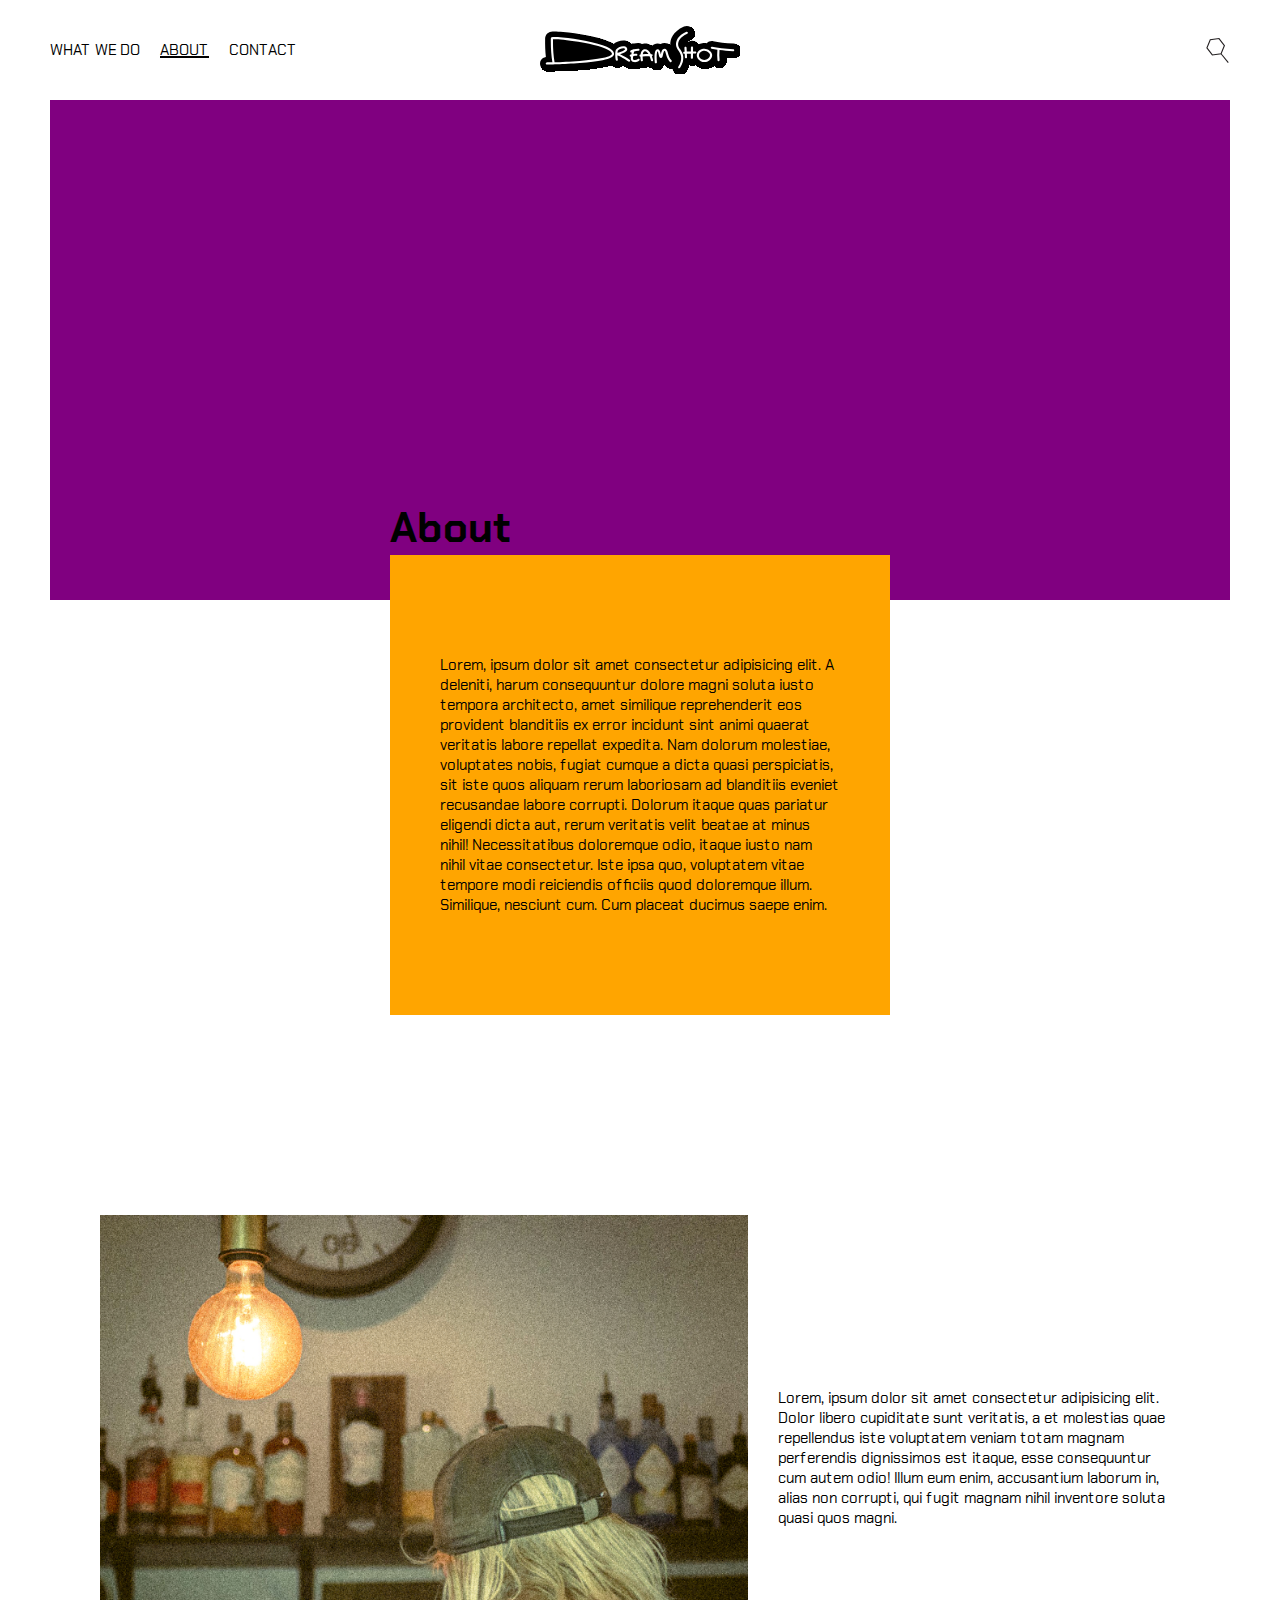
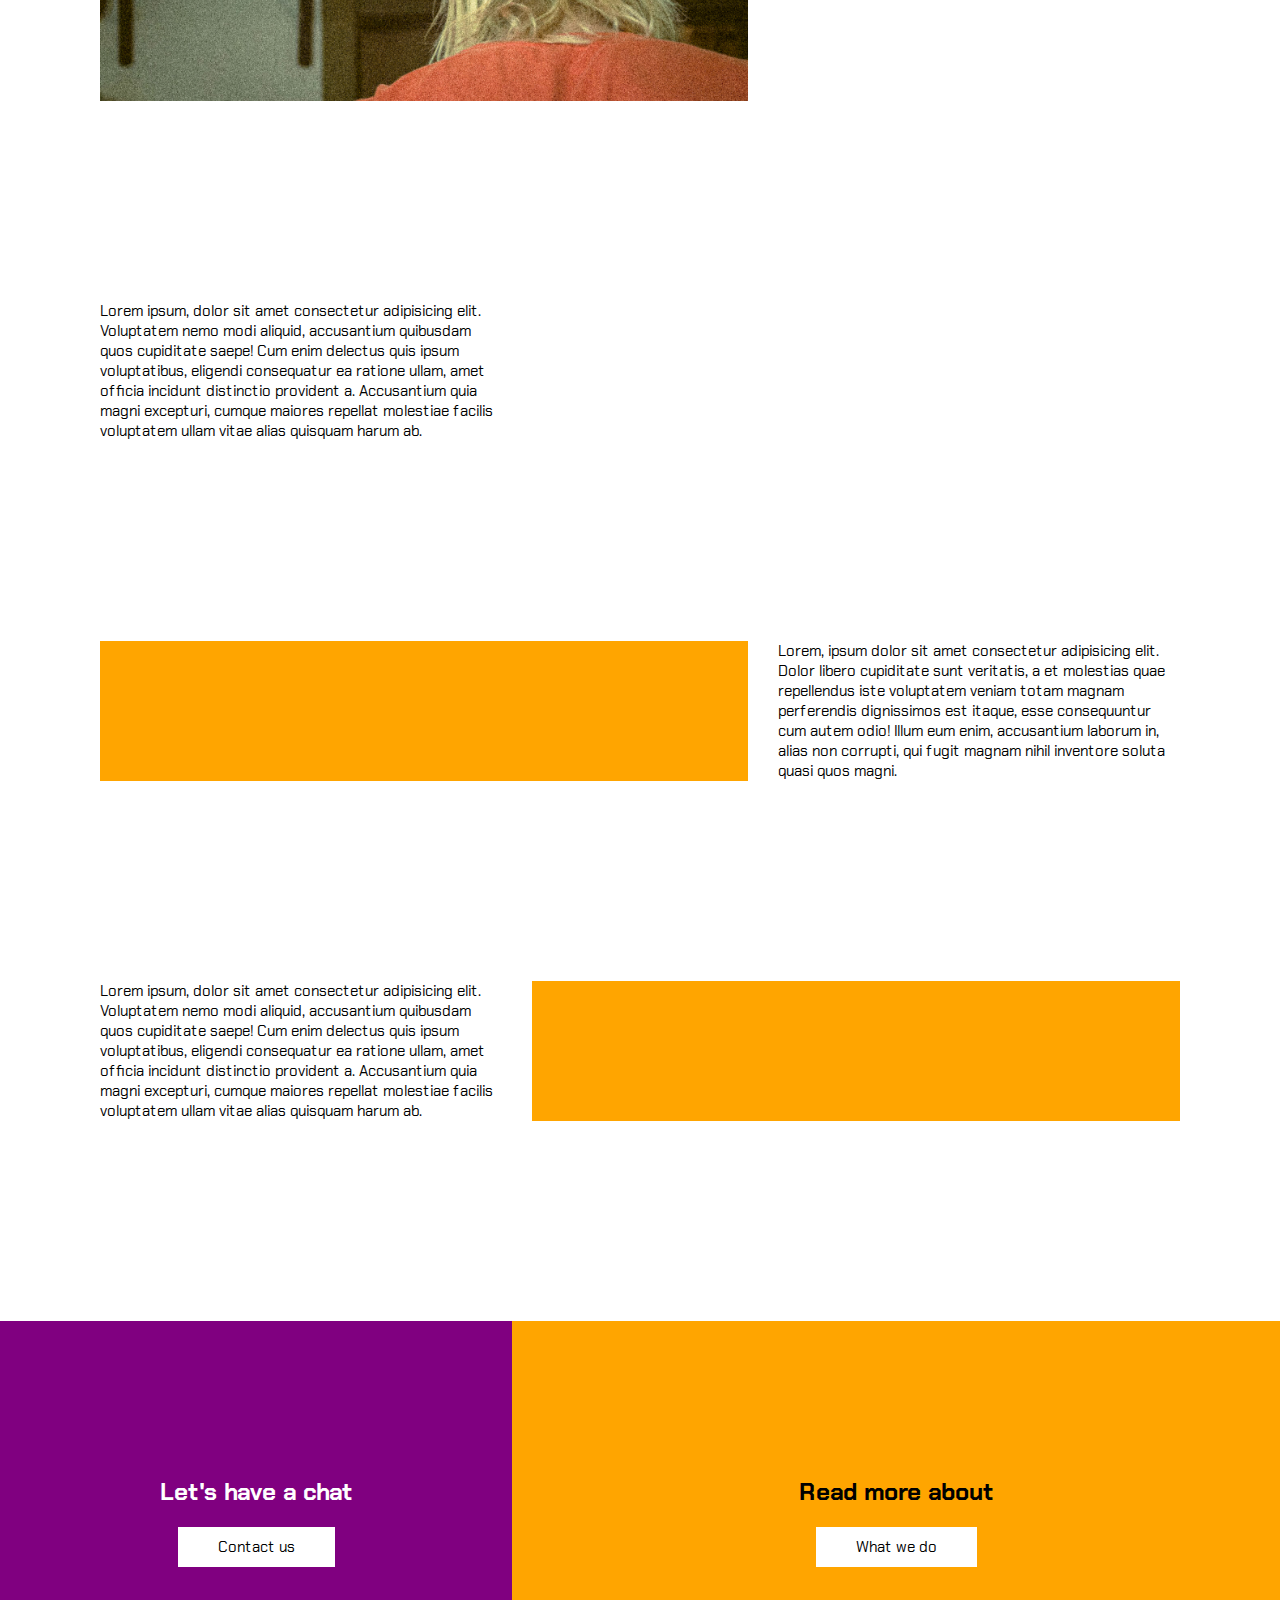
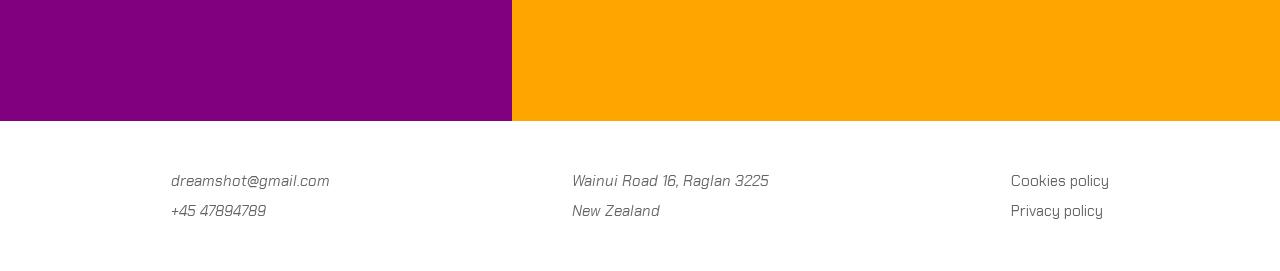
==== commit e1eb236a: "Add files via upload" ====
--- a/about.html
+++ b/about.html
@@ -33,12 +33,17 @@
         <div class="storre-end-mobil">
             
             <section class="grid1">
-                <div class="hero-about indhold">
-                    <!--indsæt billede-->
+                <div class="indhold">
+                    <div class="hero-about">
+                        <img src="about-billede.png" alt="">
+                    </div>
+                    <section class="about-box">
+                        <div>
+                            <h1>About</h1>
+                            <p>Lorem, ipsum dolor sit amet consectetur adipisicing elit. A deleniti, harum consequuntur dolore magni soluta iusto tempora architecto, amet similique reprehenderit eos provident blanditiis ex error incidunt sint animi quaerat veritatis labore repellat expedita. Nam dolorum molestiae, voluptates nobis, fugiat cumque a dicta quasi perspiciatis, sit iste quos aliquam rerum laboriosam ad blanditiis eveniet recusandae labore corrupti. Dolorum itaque quas pariatur eligendi dicta aut, rerum veritatis velit beatae at minus nihil! Necessitatibus doloremque odio, itaque iusto nam nihil vitae consectetur. Iste ipsa quo, voluptatem vitae tempore modi reiciendis officiis quod doloremque illum. Similique, nesciunt cum. Cum placeat ducimus saepe enim.</p>
+                        </div>
+                    </section>
                 </div>
-                <section class="about-box">
-                    <p>Lorem, ipsum dolor sit amet consectetur adipisicing elit. A deleniti, harum consequuntur dolore magni soluta iusto tempora architecto, amet similique reprehenderit eos provident blanditiis ex error incidunt sint animi quaerat veritatis labore repellat expedita. Nam dolorum molestiae, voluptates nobis, fugiat cumque a dicta quasi perspiciatis, sit iste quos aliquam rerum laboriosam ad blanditiis eveniet recusandae labore corrupti. Dolorum itaque quas pariatur eligendi dicta aut, rerum veritatis velit beatae at minus nihil! Necessitatibus doloremque odio, itaque iusto nam nihil vitae consectetur. Iste ipsa quo, voluptatem vitae tempore modi reiciendis officiis quod doloremque illum. Similique, nesciunt cum. Cum placeat ducimus saepe enim.</p>
-                </section>
             </section>
 
             <div class="about-flex">
@@ -58,8 +63,8 @@
                         <div class="text-left">
                             <p>Lorem ipsum, dolor sit amet consectetur adipisicing elit. Voluptatem nemo modi aliquid, accusantium quibusdam quos cupiditate saepe! Cum enim delectus quis ipsum voluptatibus, eligendi consequatur ea ratione ullam, amet officia incidunt distinctio provident a. Accusantium quia magni excepturi, cumque maiores repellat molestiae facilis voluptatem ullam vitae alias quisquam harum ab.</p>
                         </div>
-                        <div class="img-container-right">
-                            <img class="about-img" src="cafe-kontor-1.png" alt="">
+                        <div class="img-container-right-portrait-img">
+                            <img class="about-img" src="barista-jeppe-edit.png" alt="">
                         </div>
                     </div>
                 </section>
@@ -67,7 +72,7 @@
                 <section class="grid1">
                     <div class="indhold grid2columns-left padding-left padding-right">
                         <div class="img-container-left">
-                            <!--Indsæt billede-->
+                            <img src="kop-med-bønner.png" alt="">
                         </div>
                         <div class="text-right">
                             <p>Lorem, ipsum dolor sit amet consectetur adipisicing elit. Dolor libero cupiditate sunt veritatis, a et molestias quae repellendus iste voluptatem veniam totam magnam perferendis dignissimos est itaque, esse consequuntur cum autem odio! Illum eum enim, accusantium laborum in, alias non corrupti, qui fugit magnam nihil inventore soluta quasi quos magni.</p>
@@ -76,14 +81,25 @@
                 </section>
 
                 <section class="grid1">
+                    <div class="indhold grid2columns-right padding-left padding-right">
+                        <div class="text-left">
+                            <p>Lorem ipsum, dolor sit amet consectetur adipisicing elit. Voluptatem nemo modi aliquid, accusantium quibusdam quos cupiditate saepe! Cum enim delectus quis ipsum voluptatibus, eligendi consequatur ea ratione ullam, amet officia incidunt distinctio provident a. Accusantium quia magni excepturi, cumque maiores repellat molestiae facilis voluptatem ullam vitae alias quisquam harum ab.</p>
+                        </div>
+                        <div class="img-container-right">
+                            <img class="about-img" src="jeppe-og-anders-seje.png" alt="">
+                        </div>
+                    </div>
+                </section>
+
+                <section class="grid1">
                     <div class="indhold grid2columns-2-3-gap">
                         <div class="nederst-nav-venstre">
                             <h3 class="white-text">Let's have a chat</h3>
-                            <a class="knap" href="kompetencer.html">Contact us</a>
+                            <a class="submit-knap" href="kompetencer.html">Contact us</a>
                         </div>
                         <div class="nederst-nav-hojre">
                             <h3>Read more about</h3>
-                            <a class="knap" href="kompetencer.html">What we do</a>
+                            <a class="submit-knap" href="kompetencer.html">What we do</a>
                         </div>
                     </div>
                 </section>
@@ -95,19 +111,15 @@
         <div class="mobil">
             <div class="about-flex">
                 <section class="about-hero-section-mobil">
-                    <div class="hero-about">
-                        <!--Indsæt billede-->
+                    <div class="about-hero-mobil">
+                        <img src="about-billede.png" alt="">
                     </div>
                     <div>
-                        <p>Lorem, ipsum dolor sit amet consectetur adipisicing elit. A deleniti, harum consequuntur dolore magni soluta iusto tempora architecto, amet similique reprehenderit eos provident blanditiis ex error incidunt sint animi quaerat veritatis labore repellat expedita. Nam dolorum molestiae, voluptates nobis, fugiat cumque a dicta quasi perspiciatis, sit iste quos aliquam rerum laboriosam ad blanditiis eveniet recusandae labore corrupti. Dolorum itaque quas pariatur eligendi dicta aut, rerum veritatis velit beatae at minus nihil! Necessitatibus doloremque odio, itaque iusto nam nihil vitae consectetur. Iste ipsa quo, voluptatem vitae tempore modi reiciendis officiis quod doloremque illum. Similique, nesciunt cum. Cum placeat ducimus saepe enim.</p>
+                        <div>
+                            <h1>About</h1>
+                            <p>Lorem, ipsum dolor sit amet consectetur adipisicing elit. A deleniti, harum consequuntur dolore magni soluta iusto tempora architecto, amet similique reprehenderit eos provident blanditiis ex error incidunt sint animi quaerat veritatis labore repellat expedita. Nam dolorum molestiae, voluptates nobis, fugiat cumque a dicta quasi perspiciatis, sit iste quos aliquam rerum laboriosam ad blanditiis eveniet recusandae labore corrupti. Dolorum itaque quas pariatur eligendi dicta aut, rerum veritatis velit beatae at minus nihil! Necessitatibus doloremque odio, itaque iusto nam nihil vitae consectetur. Iste ipsa quo, voluptatem vitae tempore modi reiciendis officiis quod doloremque illum. Similique, nesciunt cum. Cum placeat ducimus saepe enim.</p>
+                        </div>
                     </div>
-                </section>
-                <section class="about-section-mobil">
-                    <div>
-                        <img src="cafe-kontor-1.png" alt="">
-                    </div>
-                    <p>Lorem ipsum dolor sit amet consectetur adipisicing elit. Quisquam vel suscipit at deleniti voluptatibus ad officia minus ipsum ex quam placeat assumenda perspiciatis, possimus temporibus. Perferendis esse dolores at non veniam ullam, consectetur alias accusamus commodi optio, suscipit cum deleniti veritatis? Sed provident voluptas eum reprehenderit, dolorem dolor quo laudantium!
-                    </p>
                 </section>
                 <section class="about-section-mobil">
                     <div>
@@ -116,9 +128,23 @@
                     <p>Lorem ipsum dolor sit amet consectetur adipisicing elit. Quisquam vel suscipit at deleniti voluptatibus ad officia minus ipsum ex quam placeat assumenda perspiciatis, possimus temporibus. Perferendis esse dolores at non veniam ullam, consectetur alias accusamus commodi optio, suscipit cum deleniti veritatis? Sed provident voluptas eum reprehenderit, dolorem dolor quo laudantium!
                     </p>
                 </section>
+                <section class="about-section-mobil-portrait-img">
+                    <div>
+                        <img src="barista-jeppe-edit.png" alt="">
+                    </div>
+                    <p>Lorem ipsum dolor sit amet consectetur adipisicing elit. Quisquam vel suscipit at deleniti voluptatibus ad officia minus ipsum ex quam placeat assumenda perspiciatis, possimus temporibus. Perferendis esse dolores at non veniam ullam, consectetur alias accusamus commodi optio, suscipit cum deleniti veritatis? Sed provident voluptas eum reprehenderit, dolorem dolor quo laudantium!
+                    </p>
+                </section>
                 <section class="about-section-mobil">
                     <div>
-                        <img src="cafe-kontor-1.png" alt="">
+                        <img src="kop-med-bønner.png" alt="">
+                    </div>
+                    <p>Lorem ipsum dolor sit amet consectetur adipisicing elit. Quisquam vel suscipit at deleniti voluptatibus ad officia minus ipsum ex quam placeat assumenda perspiciatis, possimus temporibus. Perferendis esse dolores at non veniam ullam, consectetur alias accusamus commodi optio, suscipit cum deleniti veritatis? Sed provident voluptas eum reprehenderit, dolorem dolor quo laudantium!
+                    </p>
+                </section>
+                <section class="about-section-mobil">
+                    <div>
+                        <img src="jeppe-og-anders-seje.png" alt="">
                     </div>
                     <p>Lorem ipsum dolor sit amet consectetur adipisicing elit. Quisquam vel suscipit at deleniti voluptatibus ad officia minus ipsum ex quam placeat assumenda perspiciatis, possimus temporibus. Perferendis esse dolores at non veniam ullam, consectetur alias accusamus commodi optio, suscipit cum deleniti veritatis? Sed provident voluptas eum reprehenderit, dolorem dolor quo laudantium!
                     </p>
@@ -128,11 +154,11 @@
                 <section class="nederst-nav-mobil">
                     <div class="nederst-nav-venstre">
                         <h3 class="white-text">Read more</h3>
-                        <a class="knap" href="about.html">About us</a>
+                        <a class="submit-knap" href="about.html">About us</a>
                     </div>
                     <div class="nederst-nav-hojre">
                         <h3>Let's have a chat</h3>
-                        <a class="knap" href="contact.html">Contact us</a>
+                        <a class="submit-knap" href="contact.html">Contact us</a>
                     </div>
                 </section>
             </div>
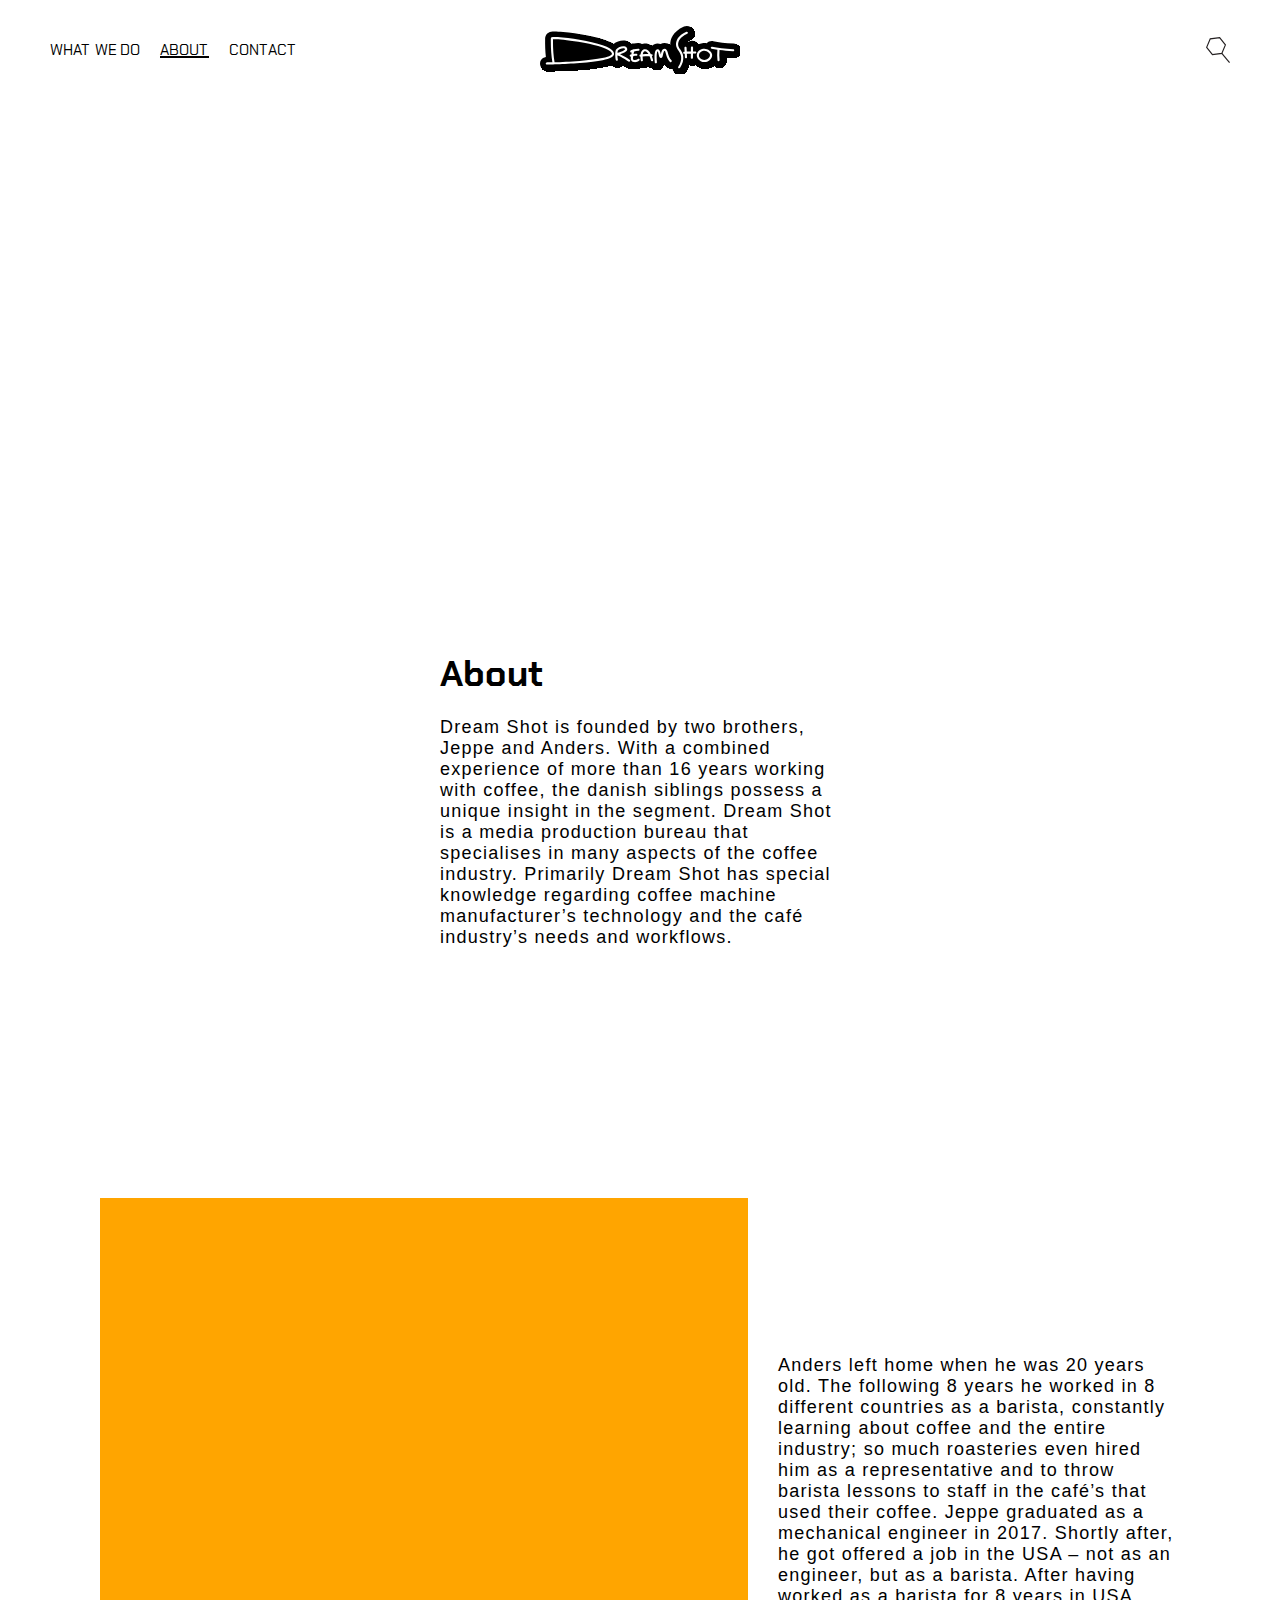
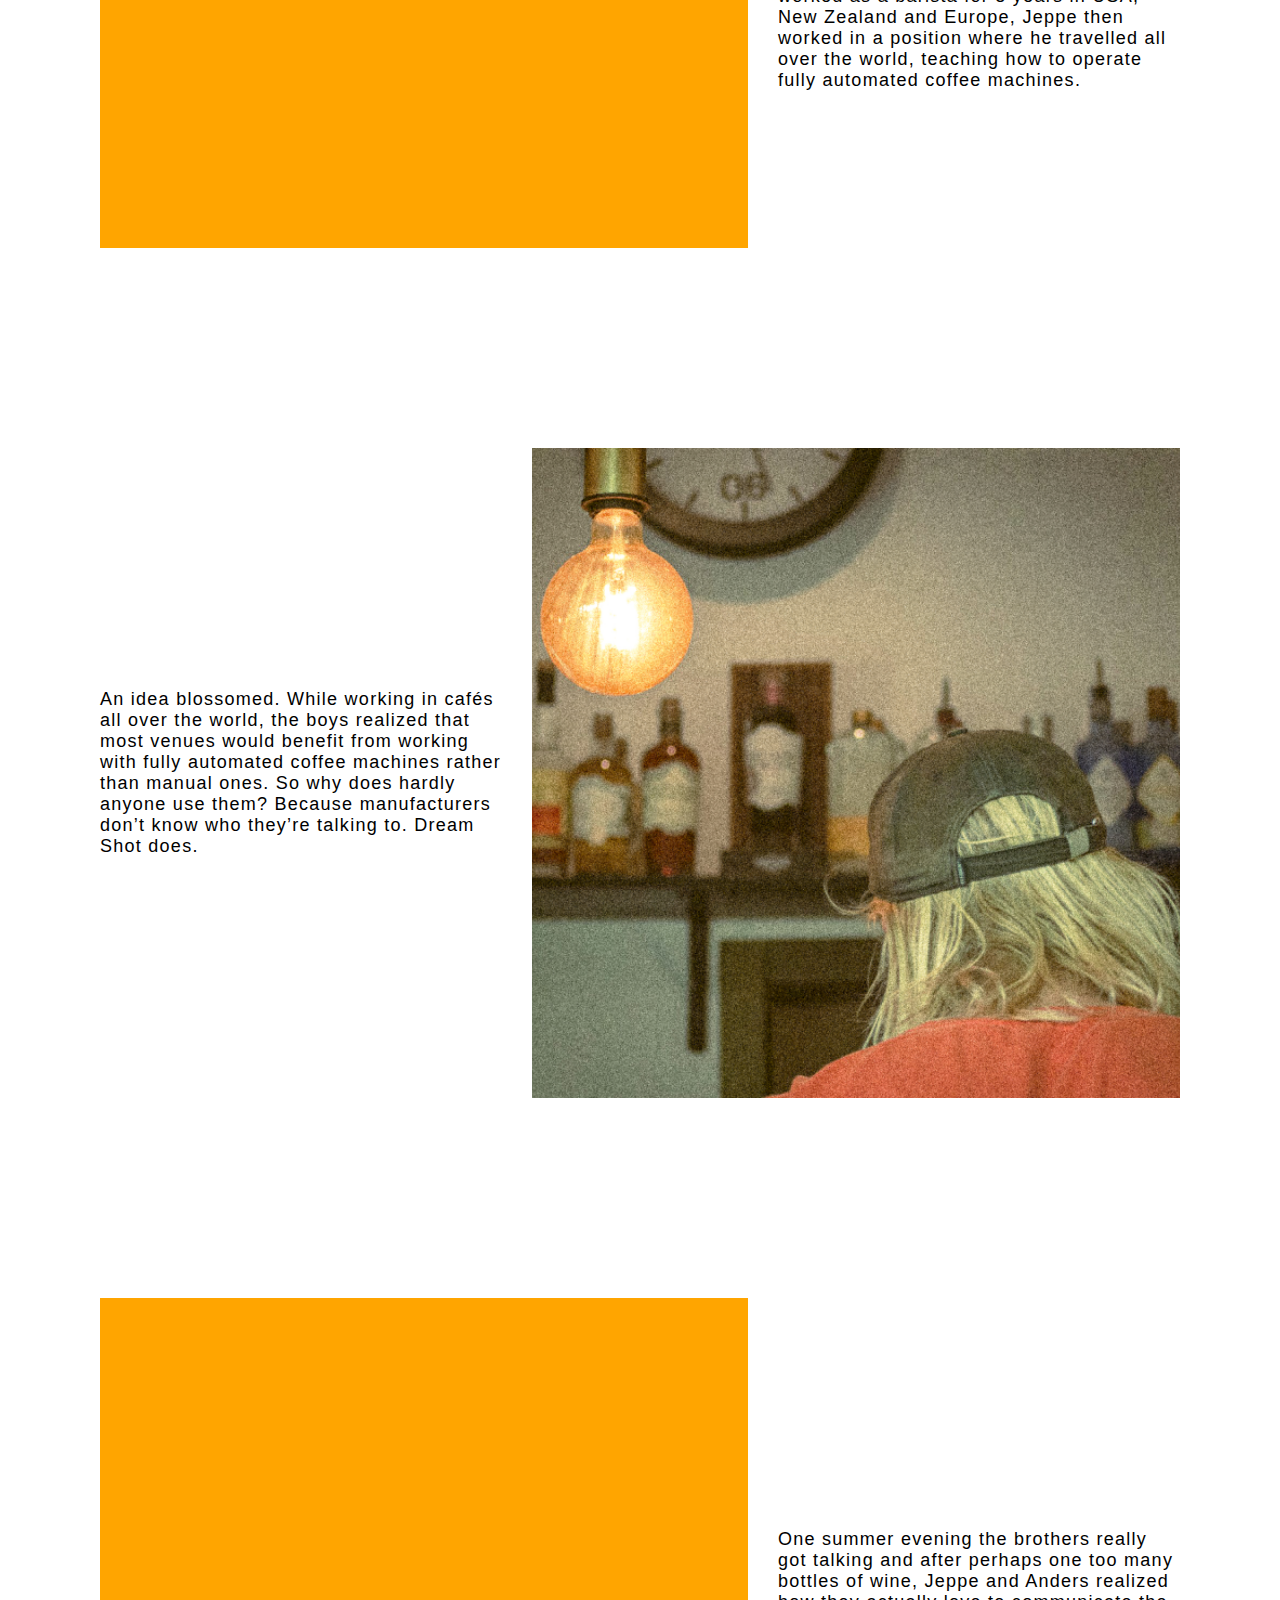
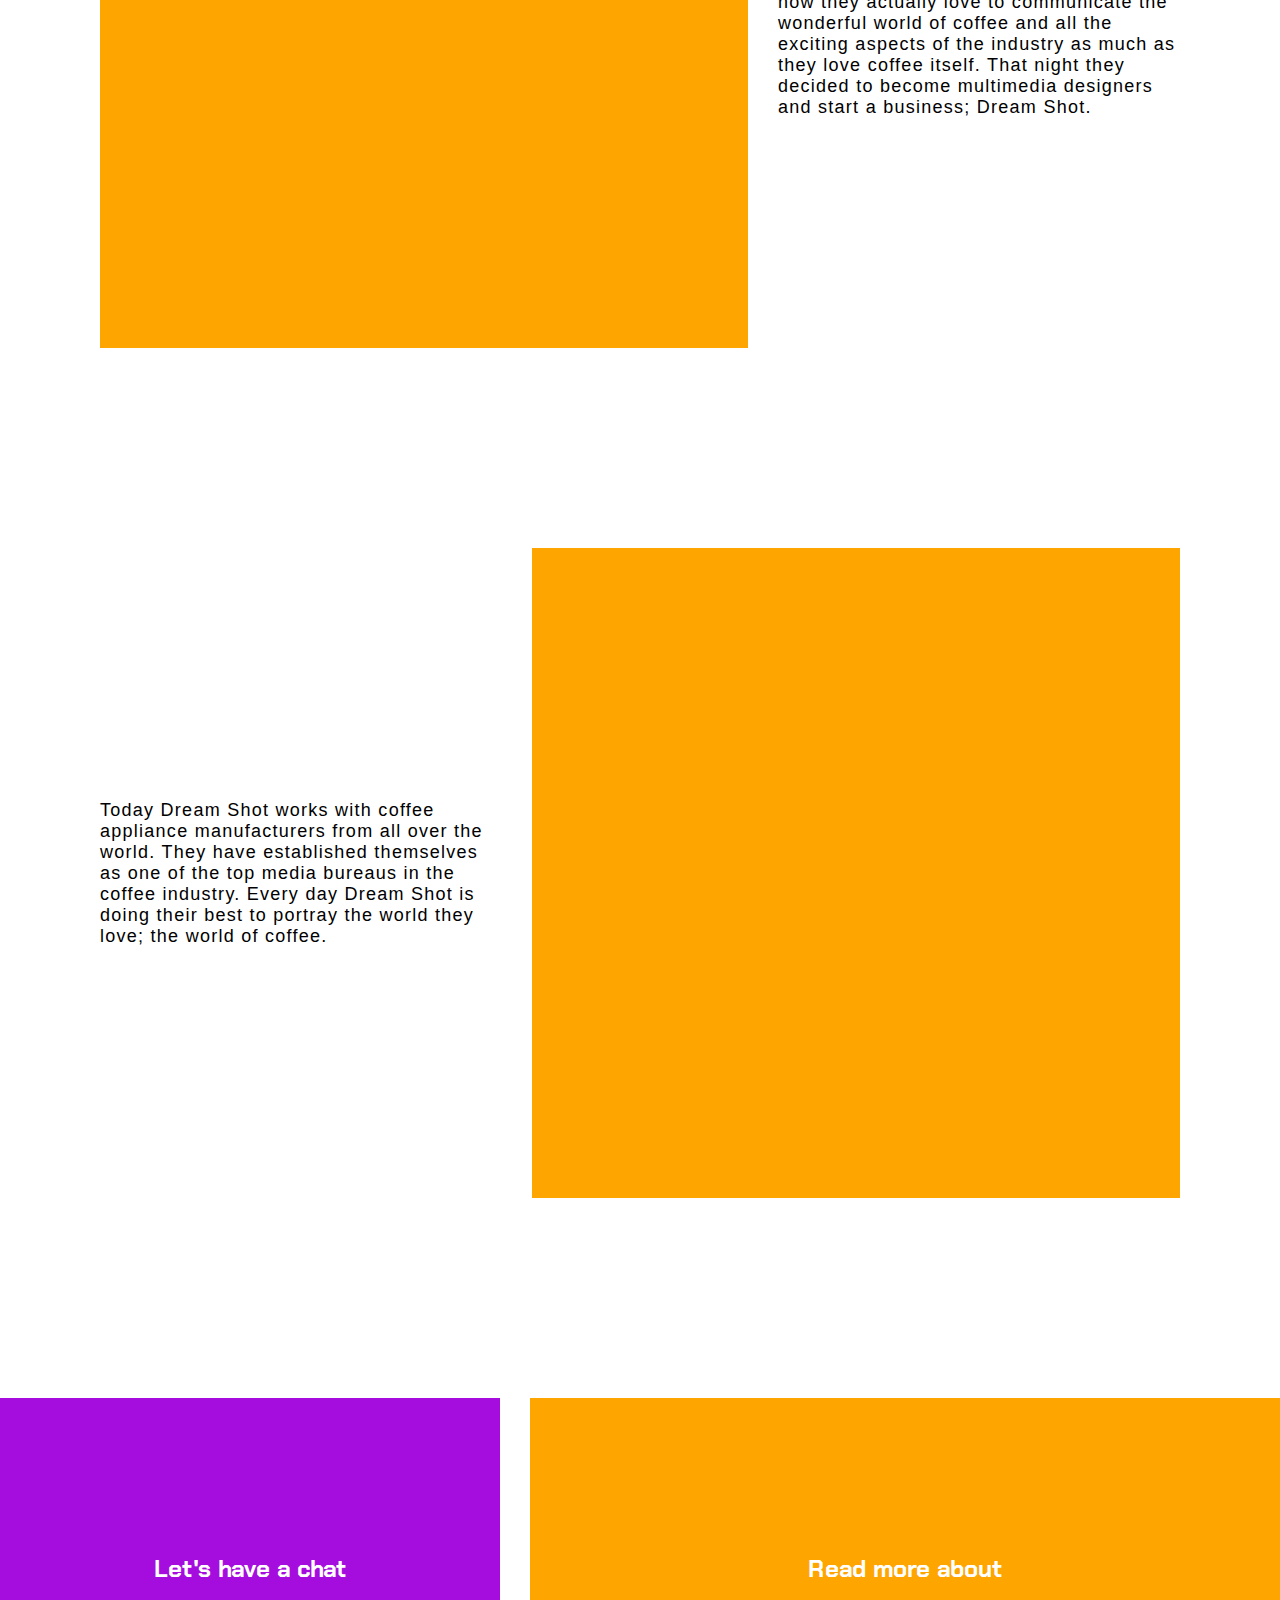
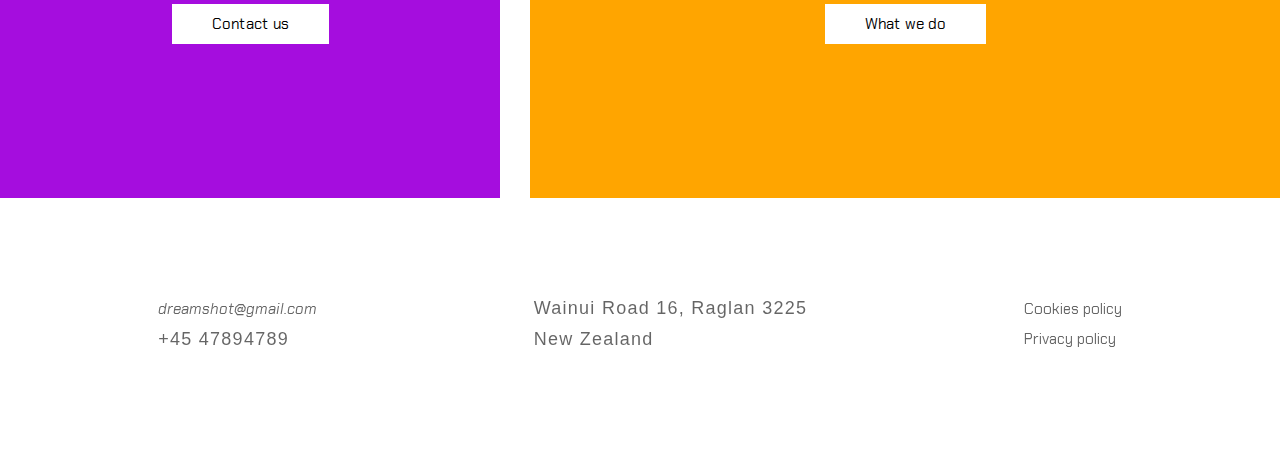
==== commit 9f6489cf: "Mangler kun alt tekster" ====
--- a/about.html
+++ b/about.html
@@ -3,7 +3,8 @@
 <head>
     <meta charset="UTF-8">
     <meta name="viewport" content="width=device-width, initial-scale=1.0">
-    <title>About Dream Shot media productions</title>
+    <meta name="description" content="Dream shot | Work with a media bureau specialising in the café segment due to many years of experience in the industry and a passion for digital media sollutions and coffee.">
+    <title>About Dream Shot | Media bureau and coffee enthusiasts</title>
     <link rel="stylesheet" href="dreamshot.css">
     <link rel="preconnect" href="https://fonts.googleapis.com">
     <link rel="preconnect" href="https://fonts.gstatic.com" crossorigin>
@@ -40,7 +41,7 @@
                     <section class="about-box">
                         <div>
                             <h1>About</h1>
-                            <p>Lorem, ipsum dolor sit amet consectetur adipisicing elit. A deleniti, harum consequuntur dolore magni soluta iusto tempora architecto, amet similique reprehenderit eos provident blanditiis ex error incidunt sint animi quaerat veritatis labore repellat expedita. Nam dolorum molestiae, voluptates nobis, fugiat cumque a dicta quasi perspiciatis, sit iste quos aliquam rerum laboriosam ad blanditiis eveniet recusandae labore corrupti. Dolorum itaque quas pariatur eligendi dicta aut, rerum veritatis velit beatae at minus nihil! Necessitatibus doloremque odio, itaque iusto nam nihil vitae consectetur. Iste ipsa quo, voluptatem vitae tempore modi reiciendis officiis quod doloremque illum. Similique, nesciunt cum. Cum placeat ducimus saepe enim.</p>
+                            <p>Dream Shot is founded by two brothers, Jeppe and Anders. With a combined experience of more than 16 years working with coffee, the danish siblings possess a unique insight in the segment. Dream Shot is a media production bureau that specialises in many aspects of the coffee industry. Primarily Dream Shot has special knowledge regarding coffee machine manufacturer’s technology and the café industry’s needs and workflows. </p>
                         </div>
                     </section>
                 </div>
@@ -49,11 +50,12 @@
             <div class="about-flex">
                 <section class="grid1">
                     <div class="indhold grid2columns-left padding-left padding-right">
-                        <div class="img-container-left">
-                            <img class="about-img" src="anders-ide.png" alt="">
+                        <div class="img-container-left-portrait-img">
+                            <img class="about-img" src="barista-jeppe-edit.png" alt="">
                         </div>
                         <div class="text-right">
-                            <p>Lorem, ipsum dolor sit amet consectetur adipisicing elit. Dolor libero cupiditate sunt veritatis, a et molestias quae repellendus iste voluptatem veniam totam magnam perferendis dignissimos est itaque, esse consequuntur cum autem odio! Illum eum enim, accusantium laborum in, alias non corrupti, qui fugit magnam nihil inventore soluta quasi quos magni.</p>
+                            <p>Anders left home when he was 20 years old. The following 8 years he worked in 8 different countries as a barista, constantly learning about coffee and the entire industry; so much roasteries even hired him as a representative and to throw barista lessons to staff in the café’s that used their coffee. Jeppe graduated as a mechanical engineer in 2017. Shortly after, he got offered a job in the USA – not as an engineer, but as a barista. After having worked as a barista for 8 years in USA, New Zealand and Europe, Jeppe then worked in a position where he travelled all over the world, teaching how to operate fully automated coffee machines.  
+                                </p>
                         </div>
                     </div>
                 </section>
@@ -61,10 +63,10 @@
                 <section class="grid1">
                     <div class="indhold grid2columns-right padding-left padding-right">
                         <div class="text-left">
-                            <p>Lorem ipsum, dolor sit amet consectetur adipisicing elit. Voluptatem nemo modi aliquid, accusantium quibusdam quos cupiditate saepe! Cum enim delectus quis ipsum voluptatibus, eligendi consequatur ea ratione ullam, amet officia incidunt distinctio provident a. Accusantium quia magni excepturi, cumque maiores repellat molestiae facilis voluptatem ullam vitae alias quisquam harum ab.</p>
+                            <p>An idea blossomed. While working in cafés all over the world, the boys realized that most venues would benefit from working with fully automated coffee machines rather than manual ones. So why does hardly anyone use them? Because manufacturers don’t know who they’re talking to. Dream Shot does.</p>
                         </div>
-                        <div class="img-container-right-portrait-img">
-                            <img class="about-img" src="barista-jeppe-edit.png" alt="">
+                        <div class="img-container-right">
+                            <img class="about-img" src="anders-ide.png" alt="">
                         </div>
                     </div>
                 </section>
@@ -75,7 +77,7 @@
                             <img src="kop-med-bønner.png" alt="">
                         </div>
                         <div class="text-right">
-                            <p>Lorem, ipsum dolor sit amet consectetur adipisicing elit. Dolor libero cupiditate sunt veritatis, a et molestias quae repellendus iste voluptatem veniam totam magnam perferendis dignissimos est itaque, esse consequuntur cum autem odio! Illum eum enim, accusantium laborum in, alias non corrupti, qui fugit magnam nihil inventore soluta quasi quos magni.</p>
+                            <p>One summer evening the brothers really got talking and after perhaps one too many bottles of wine, Jeppe and Anders realized how they actually love to communicate the wonderful world of coffee and all the exciting aspects of the industry as much as they love coffee itself. That night they decided to become multimedia designers and start a business; Dream Shot.</p>
                         </div>
                     </div>
                 </section>
@@ -83,7 +85,7 @@
                 <section class="grid1">
                     <div class="indhold grid2columns-right padding-left padding-right">
                         <div class="text-left">
-                            <p>Lorem ipsum, dolor sit amet consectetur adipisicing elit. Voluptatem nemo modi aliquid, accusantium quibusdam quos cupiditate saepe! Cum enim delectus quis ipsum voluptatibus, eligendi consequatur ea ratione ullam, amet officia incidunt distinctio provident a. Accusantium quia magni excepturi, cumque maiores repellat molestiae facilis voluptatem ullam vitae alias quisquam harum ab.</p>
+                            <p>Today Dream Shot works with coffee appliance manufacturers from all over the world. They have established themselves as one of the top media bureaus in the coffee industry. Every day Dream Shot is doing their best to portray the world they love; the world of coffee.</p>
                         </div>
                         <div class="img-container-right">
                             <img class="about-img" src="jeppe-og-anders-seje.png" alt="">
@@ -95,7 +97,7 @@
                     <div class="indhold grid2columns-2-3-gap">
                         <div class="nederst-nav-venstre">
                             <h3 class="white-text">Let's have a chat</h3>
-                            <a class="submit-knap" href="kompetencer.html">Contact us</a>
+                            <a class="submit-knap" href="contact.html">Contact us</a>
                         </div>
                         <div class="nederst-nav-hojre">
                             <h3>Read more about</h3>
--- a/dreamshot.css
+++ b/dreamshot.css
@@ -1,3 +1,4 @@
+@charset "UTF-8";
 * {
   box-sizing: border-box;
   margin: 0;
@@ -21,6 +22,14 @@
   font-size: 1.6rem;
 }
 
+p {
+  font-family: "Kodchasan", sans-serif;
+  font-weight: 300;
+  font-style: normal;
+  font-size: 1.2rem;
+  letter-spacing: 0.07em;
+}
+
 .overskrift-lille {
   font-size: 1rem;
 }
@@ -43,13 +52,23 @@
 .grid2columns-gap {
   display: grid;
   grid-template-columns: 3fr 2fr;
+  position: relative;
   /*gap: 30px;*/
+}
+
+.grid2columns-gap::after {
+  position: absolute;
+  top: 0;
+  bottom: 0;
+  left: 10%;
+  width: 100px;
+  background: linear-gradient(to bottom, rgba(255, 255, 255, 0) 0%, rgb(255, 255, 255) 100%);
 }
 
 .grid2columns-2-3-gap {
   display: grid;
   grid-template-columns: 2fr 3fr;
-  /*gap: 30px;*/
+  gap: 30px;
 }
 
 .grid2columns-right {
@@ -60,6 +79,12 @@
 .grid2columns-left {
   display: grid;
   grid-template-columns: 3fr 2fr;
+}
+
+.grid2columns-50-50 {
+  display: grid;
+  grid-template-columns: 1fr 1fr;
+  gap: 200px;
 }
 
 .hero {
@@ -71,20 +96,73 @@
 .img-container-right {
   grid-column: 2/3;
   background-color: orange;
-  display: flex;
-  align-items: center;
+  height: 650px;
+  width: 100%;
+  display: flex;
+  align-items: center;
+  justify-content: center;
+  overflow: hidden;
+}
+.img-container-right img {
+  height: 100%;
+}
+
+.img-container-right-portrait-img {
+  grid-column: 2/3;
+  background-color: orange;
+  height: 650px;
+  display: flex;
+  align-items: center;
+  justify-content: center;
+  overflow: hidden;
+}
+.img-container-right-portrait-img img {
+  width: 100%;
 }
 
 .img-container-left {
   grid-column: 1/2;
   background-color: orange;
-  display: flex;
-  align-items: center;
-  justify-content: center;
-}
-
-.tandhjul {
-  max-width: 100%;
+  height: 650px;
+  display: flex;
+  align-items: center;
+  justify-content: center;
+  overflow: hidden;
+}
+.img-container-left img {
+  height: 100%;
+}
+
+.img-container-left-portrait-img {
+  grid-column: 1/2;
+  background-color: orange;
+  height: 650px;
+  display: flex;
+  align-items: center;
+  justify-content: center;
+  overflow: hidden;
+  position: relative;
+}
+.img-container-left-portrait-img img {
+  width: 100%;
+}
+.img-container-left-portrait-img a {
+  font-family: "Chakra Petch", sans-serif;
+  background-color: white;
+  color: black;
+  width: -moz-fit-content;
+  width: fit-content;
+  padding: 10px 40px 10px 40px;
+  white-space: nowrap;
+  text-decoration: none;
+  transition: all 0.2s;
+  position: absolute;
+  left: 50%;
+  top: 50%;
+  transform: translate(-50%, -50%);
+}
+.img-container-left-portrait-img a:hover {
+  background-color: orange;
 }
 
 .nederst-nav-venstre {
@@ -94,7 +172,11 @@
   gap: 20px;
   align-items: center;
   justify-content: center;
-  background-color: purple;
+  background-color: #a50dde;
+  background-image: url(danish-and-coffee.png);
+  background-position: center;
+  background-size: cover;
+  color: white;
 }
 
 .nederst-nav-hojre {
@@ -106,6 +188,10 @@
   justify-content: center;
   background-color: orange;
   height: 400px;
+  background-image: url(jeppe-og-anders-seje.png);
+  background-position: center;
+  background-size: cover;
+  color: white;
   /*a {
       @include partial-dream.cta;
       transition: all 0.3s;
@@ -117,25 +203,36 @@
   }*/
 }
 
-.about-img {
-  width: 100%;
-}
-
 .left-img-container {
+  height: 600px;
   grid-column: 1/2;
-  height: 600px;
-  overflow: hidden;
-  display: flex;
-  justify-content: center;
-  align-items: center;
+  overflow: hidden;
+  display: flex;
+  justify-content: center;
+  align-items: center;
+  position: relative;
 }
 
 .hero-img {
   height: 100%;
 }
 
+.gradient {
+  position: absolute;
+  left: 10%;
+  width: 100%;
+  height: 100%;
+}
+
+.gradient-ned {
+  position: absolute;
+  top: 10%;
+  width: 100%;
+  height: 100%;
+}
+
 .bg-img-container {
-  background-image: url(srilanka-bygning-Edit.jpg);
+  background-image: url(røgen.png);
   overflow: hidden;
   background-size: cover;
   background-position: center;
@@ -145,7 +242,10 @@
   grid-column: 2/3;
   background-color: black;
   width: 100%;
-  aspect-ratio: 3/2;
+  display: flex;
+  align-items: center;
+  justify-content: center;
+  /*aspect-ratio: 3/2;*/
 }
 
 .text-right {
@@ -165,6 +265,57 @@
   justify-content: center;
 }
 
+.contact-main {
+  display: flex;
+  flex-direction: column;
+  gap: 100px;
+  color: white;
+}
+
+.contact-page-form {
+  max-width: 800px;
+}
+
+.contact-info {
+  width: 100%;
+  display: flex;
+  justify-content: start;
+  align-items: start;
+}
+.contact-info address, .contact-info time, .contact-info a {
+  font-size: 1.5rem;
+  font-style: normal;
+}
+.contact-info .contact-main-grid {
+  display: grid;
+  grid-template-columns: 1fr 1fr;
+  width: 100%;
+  gap: 100px;
+}
+.contact-info .contact-main-grid div:nth-of-type(1) {
+  grid-column: 1/2;
+}
+.contact-info .contact-main-grid div:nth-of-type(2) {
+  grid-column: 2/3;
+}
+
+.bulletpoint-box {
+  display: flex;
+  gap: 30px;
+  align-items: center;
+  font-size: 1.6rem;
+}
+.bulletpoint-box img {
+  width: 50px;
+}
+.bulletpoint-box a {
+  text-decoration: none;
+  color: black;
+}
+.bulletpoint-box a:hover {
+  scale: 110%;
+}
+
 .white-text {
   color: white;
 }
@@ -209,7 +360,16 @@
   padding-right: 100px;
 }
 
+.margin-right {
+  margin-right: 100px;
+}
+
+.margin-left {
+  margin-left: 100px;
+}
+
 .knap {
+  font-family: "Chakra Petch", sans-serif;
   background-color: black;
   color: white;
   width: -moz-fit-content;
@@ -253,11 +413,10 @@
   color: black;
 }
 header nav div:nth-of-type(1) a:hover {
-  -webkit-text-decoration: underline 2px;
-          text-decoration: underline 2px;
+  scale: 120%;
 }
 header nav div:nth-of-type(1) img {
-  width: 25px;
+  height: 1rem;
 }
 header nav div:nth-of-type(2) {
   grid-column: 3/4;
@@ -266,8 +425,7 @@
   align-items: center;
 }
 header nav div:nth-of-type(2) img {
-  width: 25px;
-  height: 25px;
+  height: 1.75rem;
 }
 header nav div:nth-of-type(2) img:hover {
   scale: 120%;
@@ -291,6 +449,9 @@
 .logo img {
   width: 200px;
 }
+.logo:hover {
+  scale: 120%;
+}
 
 main {
   grid-row: 2/3;
@@ -300,7 +461,7 @@
   grid-row: 3/4;
   display: flex;
   justify-content: space-around;
-  padding: 50px;
+  padding: 100px 50px 100px 50px;
 }
 footer address:nth-of-type(1) {
   grid-column: 1/2;
@@ -367,6 +528,10 @@
 .contact-box {
   width: 550px;
 }
+.contact-box h2 {
+  margin-bottom: 50px;
+  text-align: center;
+}
 
 form {
   display: flex;
@@ -380,23 +545,24 @@
   display: flex;
   flex-direction: column;
   gap: 10px;
+  align-items: start;
   width: 100%;
 }
 form div input {
   width: 100%;
-  max-width: 550px;
+  /*max-width: 550px;*/
   height: 2rem;
 }
 form div textarea {
   height: 200px;
   width: 100%;
-  max-width: 550px;
+  /*max-width: 550px;*/
 }
 form div:nth-of-type(3) {
   display: flex;
   flex-direction: row;
   gap: 50px;
-  max-width: 550px;
+  /*max-width: 550px;*/
   width: 100%;
 }
 form div:nth-of-type(3) div {
@@ -407,21 +573,37 @@
 }
 form div:nth-of-type(3) div input {
   width: 100%;
-  max-width: 250px;
+  /*max-width: 250px;*/
 }
 
 .contact-section {
-  background-color: #edbd64;
-  display: flex;
-  flex-direction: column;
-  gap: 50px;
-  align-items: center;
-}
-.contact-section input {
+  /*background-image: url(srilanka-bygning-Edit.png);*/
+  background-size: cover;
+  background-position: center;
+  display: flex;
+  flex-direction: column;
+  gap: 50px;
+  align-items: start;
+}
+.contact-section input[type=submit] {
+  align-self: start;
+}
+
+.contact-section-subpage {
+  /*background-image: url(srilanka-bygning-Edit.png);*/
+  background-size: cover;
+  background-position: center;
+  display: flex;
+  flex-direction: column;
+  gap: 50px;
+  align-items: center;
+}
+.contact-section-subpage input[type=submit] {
   align-self: center;
 }
 
 .submit-knap {
+  font-family: "Chakra Petch", sans-serif;
   background-color: white;
   color: black;
   width: -moz-fit-content;
@@ -441,27 +623,40 @@
 
 .hero-about {
   max-width: 100%;
-  height: 500px;
-  background-color: purple;
+  height: 600px;
   margin-right: 50px;
   margin-left: 50px;
   display: flex;
   justify-content: center;
   align-items: center;
+  overflow: hidden;
+  position: relative;
+}
+.hero-about img {
+  height: 100%;
+  position: absolute;
 }
 
 .about-box {
-  grid-column: 2/3;
   display: flex;
   justify-content: center;
   position: relative;
   top: -100px;
   margin-bottom: 100px;
 }
-.about-box p {
+.about-box div {
   max-width: 500px;
-  padding: 100px 50px 100px 50px;
-  background-color: orange;
+  padding: 50px 50px 50px 50px;
+  background-image: url(orange-opacity.png);
+  background-size: cover;
+  background-position: center;
+  display: flex;
+  flex-direction: column;
+  gap: 20px;
+  align-items: start;
+}
+.about-box div h1 {
+  font-size: 2.4rem;
 }
 
 .social-a {
@@ -469,6 +664,10 @@
   color: white;
 }
 
+.text-center {
+  text-align: center;
+}
+
 /*Mobil*/
 .mobil-flex {
   display: flex;
@@ -480,33 +679,98 @@
   display: flex;
   flex-direction: column;
   gap: 50px;
-}
-.hero-mobil img {
-  width: 100%;
-}
-.hero-mobil div {
-  display: flex;
-  justify-content: center;
-  gap: 50px;
+  width: 100%;
+}
+.hero-mobil .img-hero-container-mobil {
+  height: 550px;
+  width: 100%;
+  display: flex;
+  justify-content: center;
+  overflow: hidden;
+  position: relative;
+}
+.hero-mobil .img-hero-container-mobil img:nth-of-type(1) {
+  height: 100%;
+  position: absolute;
+}
+.hero-mobil .img-hero-container-mobil img:nth-of-type(2) {
+  position: absolute;
+  width: 100%;
+  height: 100%;
+}
+.hero-mobil .hero-text-mobil {
+  display: flex;
+  flex-direction: column;
+  align-items: start;
+  gap: 20px;
   flex-wrap: wrap;
+  position: absolute;
+  bottom: 0;
+  left: 25px;
+  padding-right: 25px;
+  width: 100%;
+  margin-bottom: 75px;
 }
 
 .video-section {
   display: flex;
   flex-direction: column;
   gap: 50px;
-  align-items: center;
-}
-.video-section div {
-  width: 100%;
-  aspect-ratio: 3/2;
+  align-items: start;
+}
+.video-section .video-container-mobil {
+  width: 100%;
+}
+.video-section .video-container-mobil video {
+  width: 100%;
+}
+.video-section div:nth-of-type(2) {
+  margin-left: 25px;
+  margin-right: 25px;
+  display: flex;
+  flex-direction: column;
+  gap: 20px;
+}
+.video-section div:nth-of-type(2) div {
+  display: flex;
+  flex-direction: column;
+  gap: 10px;
 }
 
 .what-we-do-mobil {
   display: flex;
   flex-direction: column;
   gap: 50px;
-  align-items: center;
+  align-items: start;
+}
+.what-we-do-mobil div {
+  width: 100%;
+  aspect-ratio: 1/1.2;
+  overflow: hidden;
+  display: flex;
+  justify-content: center;
+  align-items: center;
+  position: relative;
+}
+.what-we-do-mobil div img {
+  width: 100%;
+  position: absolute;
+}
+.what-we-do-mobil div a {
+  position: absolute;
+  top: 50%;
+  left: 50%;
+  transform: translate(-50%, -50%);
+}
+.what-we-do-mobil h2, .what-we-do-mobil a {
+  margin-left: 25px;
+}
+.what-we-do-mobil ul {
+  list-style: none;
+  display: flex;
+  flex-direction: column;
+  justify-content: start;
+  gap: 50px;
 }
 
 .contact-mobil {
@@ -514,38 +778,41 @@
   flex-direction: column;
   gap: 50px;
   align-items: center;
-  background-color: #edbd64;
-  padding-bottom: 50px;
-  padding-top: 50px;
+}
+.contact-mobil input[type=submit] {
+  align-self: center;
 }
 
 .nederst-nav-mobil {
   display: grid;
   grid-template-columns: 1fr 1fr;
+  gap: 30px;
 }
 
 .kompetence-box-mobil {
   display: flex;
   flex-direction: column;
   gap: 50px;
-}
-.kompetence-box-mobil div {
-  width: 100%;
-  aspect-ratio: 3/2;
-  overflow: hidden;
-  display: flex;
-  justify-content: center;
-  align-items: center;
-}
-.kompetence-box-mobil div img {
-  width: 100%;
-}
-.kompetence-box-mobil h2, .kompetence-box-mobil p, .kompetence-box-mobil h3 {
-  padding-left: 10px;
-  padding-right: 10px;
-}
-.kompetence-box-mobil a {
-  align-self: center;
+  /*a {
+      align-self: center;
+  }*/
+}
+.kompetence-box-mobil div:nth-of-type(1) {
+  width: 100%;
+  aspect-ratio: 1/1.2;
+  overflow: hidden;
+  display: flex;
+  justify-content: center;
+  align-items: center;
+  position: relative;
+}
+.kompetence-box-mobil div:nth-of-type(1) img {
+  height: 100%;
+  position: absolute;
+}
+.kompetence-box-mobil h2, .kompetence-box-mobil p, .kompetence-box-mobil h3, .kompetence-box-mobil a {
+  margin-left: 10px;
+  margin-right: 10px;
 }
 
 .about-hero-section-mobil {
@@ -553,49 +820,117 @@
   flex-direction: column;
   gap: 0px;
 }
+.about-hero-section-mobil .about-hero-mobil {
+  height: 550px;
+  width: 100%;
+  overflow: hidden;
+  display: flex;
+  justify-content: center;
+  align-items: center;
+  position: relative;
+}
+.about-hero-section-mobil .about-hero-mobil img {
+  height: 100%;
+  position: absolute;
+}
 .about-hero-section-mobil div:nth-of-type(2) {
-  margin-left: 25px;
-  margin-right: 25px;
-}
-.about-hero-section-mobil div:nth-of-type(2) p {
-  background-color: orange;
-  padding: 100px 50px 100px 50px;
+  margin-left: 50px;
+  margin-right: 50px;
+  position: relative;
+  top: -30px;
+}
+.about-hero-section-mobil div:nth-of-type(2) div {
+  background-image: url(orange-opacity.png);
+  background-size: cover;
+  background-position: center;
+  padding: 50px 10px 50px 10px;
+  display: flex;
+  flex-direction: column;
+  align-items: start;
+  justify-content: start;
+  gap: 20px;
 }
 
 .about-section-mobil {
   display: flex;
   flex-direction: column;
   gap: 50px;
-  margin-left: 25px;
-  margin-right: 25px;
+  /*padding-left: 25px;
+  padding-right: 25px;*/
 }
 .about-section-mobil div {
   width: 100%;
-  aspect-ratio: 3/2;
-  display: flex;
-  justify-content: center;
-  align-items: center;
-  overflow: hidden;
+  aspect-ratio: 1/1;
+  display: flex;
+  justify-content: center;
+  align-items: center;
+  overflow: hidden;
+  position: relative;
 }
 .about-section-mobil div img {
-  width: 100%;
+  height: 100%;
+  position: absolute;
+}
+.about-section-mobil p {
+  margin-left: 10px;
+  margin-right: 10px;
+}
+
+.about-section-mobil-portrait-img {
+  display: flex;
+  flex-direction: column;
+  gap: 50px;
+  /*padding-left: 25px;
+  padding-right: 25px;*/
+}
+.about-section-mobil-portrait-img div {
+  width: 100%;
+  aspect-ratio: 1/1;
+  display: flex;
+  justify-content: center;
+  align-items: center;
+  overflow: hidden;
+  position: relative;
+}
+.about-section-mobil-portrait-img div img {
+  width: 100%;
+  position: absolute;
+}
+.about-section-mobil-portrait-img p {
+  margin-left: 10px;
+  margin-right: 10px;
 }
 
 .kontakt-hovedside {
   display: flex;
   flex-direction: column;
-  gap: 50px;
-  align-items: center;
-  color: white;
+  gap: 100px;
+  align-items: start;
   padding-top: 50px;
   padding-bottom: 50px;
-  width: 100%;
+  padding-left: 25px;
+  padding-right: 25px;
+  width: 100%;
+  color: white;
+}
+.kontakt-hovedside .contact-main-mobil {
+  display: flex;
+  flex-direction: column;
+  gap: 50px;
+  width: 100%;
+}
+.kontakt-hovedside .contact-main-mobil input[type=submit] {
+  align-self: start;
 }
 .kontakt-hovedside .kontakt-info-mobil {
   display: flex;
   flex-direction: column;
   gap: 20px;
   align-items: start;
+}
+.kontakt-hovedside .kontakt-info-mobil address, .kontakt-hovedside .kontakt-info-mobil a, .kontakt-hovedside .kontakt-info-mobil time {
+  font-size: 1.5rem;
+  font-style: normal;
 }
 
 /*Media queries*/
@@ -605,6 +940,12 @@
   }
   .padding-left {
     padding-left: 25px;
+  }
+  .margin-right {
+    margin-right: 25px;
+  }
+  .margin-left {
+    margin-left: 25px;
   }
   header nav {
     padding-left: 25px;
@@ -673,4 +1014,7 @@
     display: flex;
     flex-direction: column;
   }
+  .logo img {
+    width: 150px;
+  }
 }/*# sourceMappingURL=dreamshot.css.map */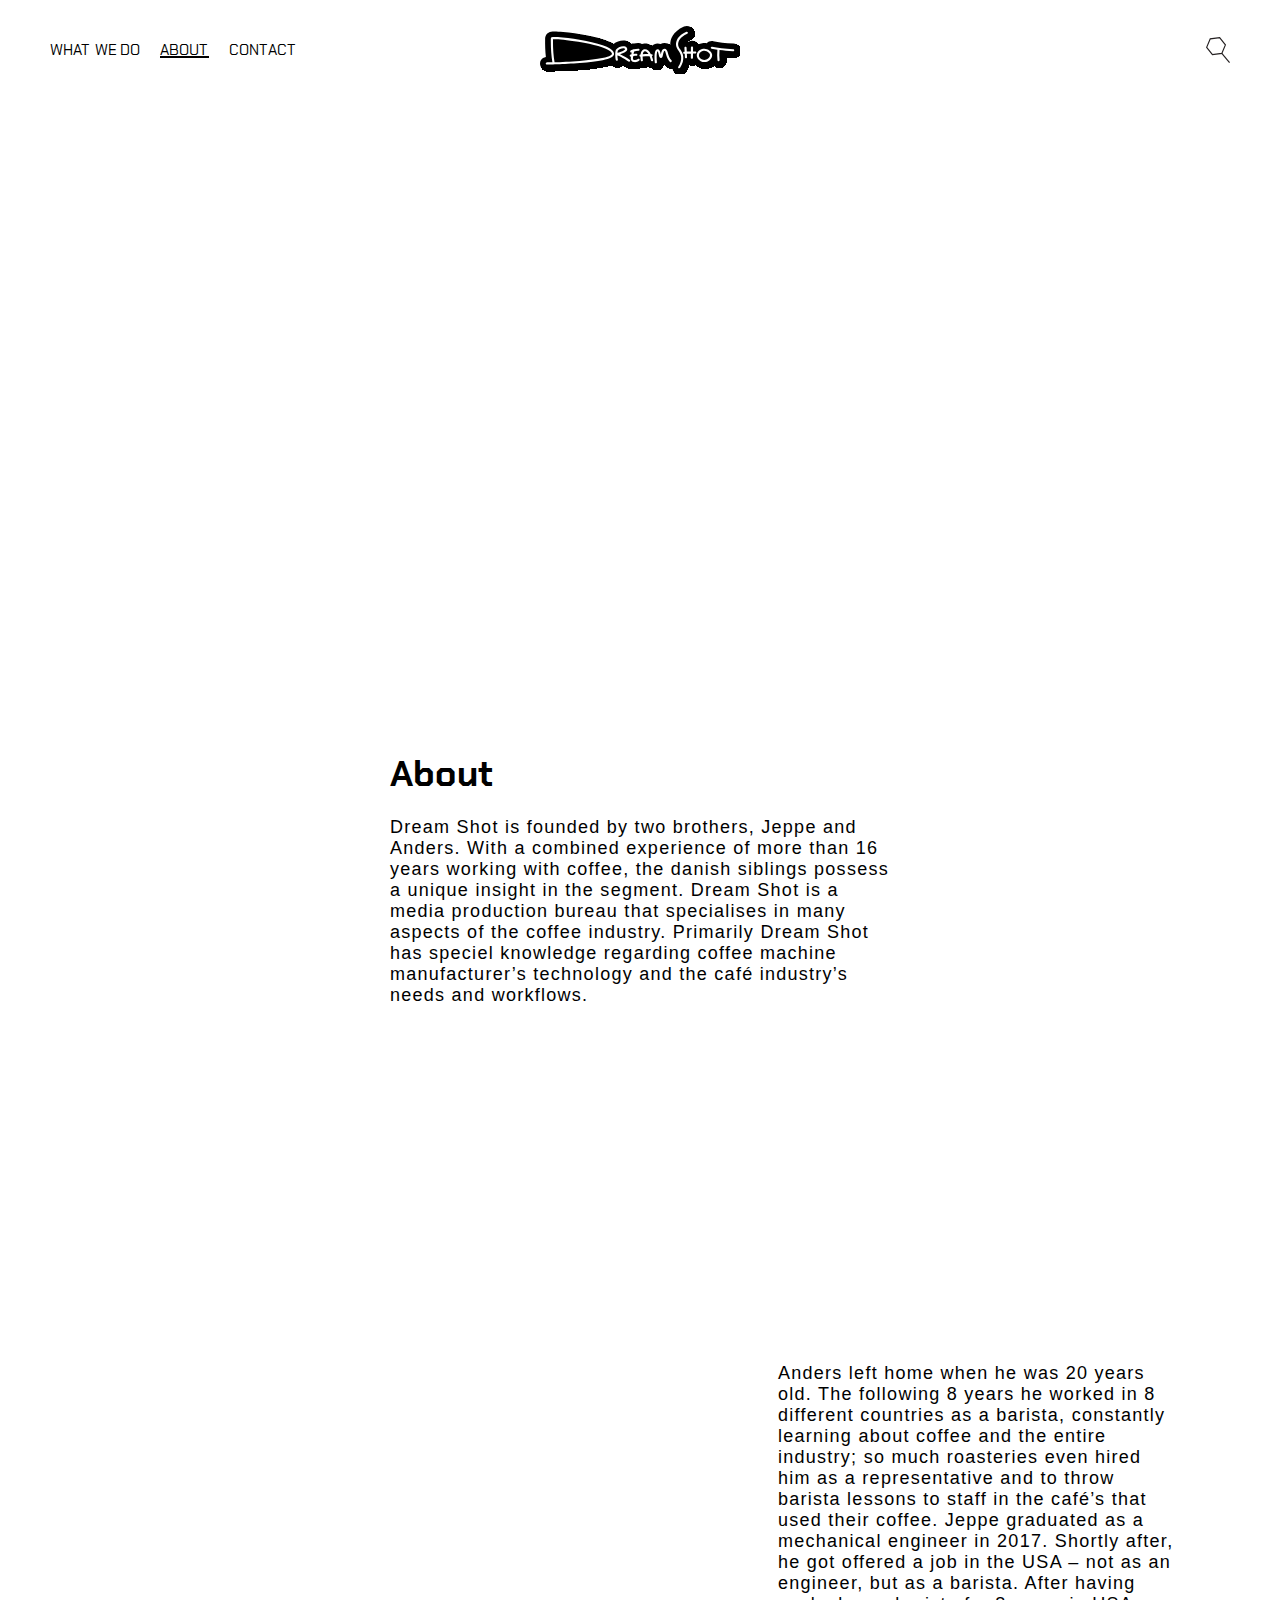
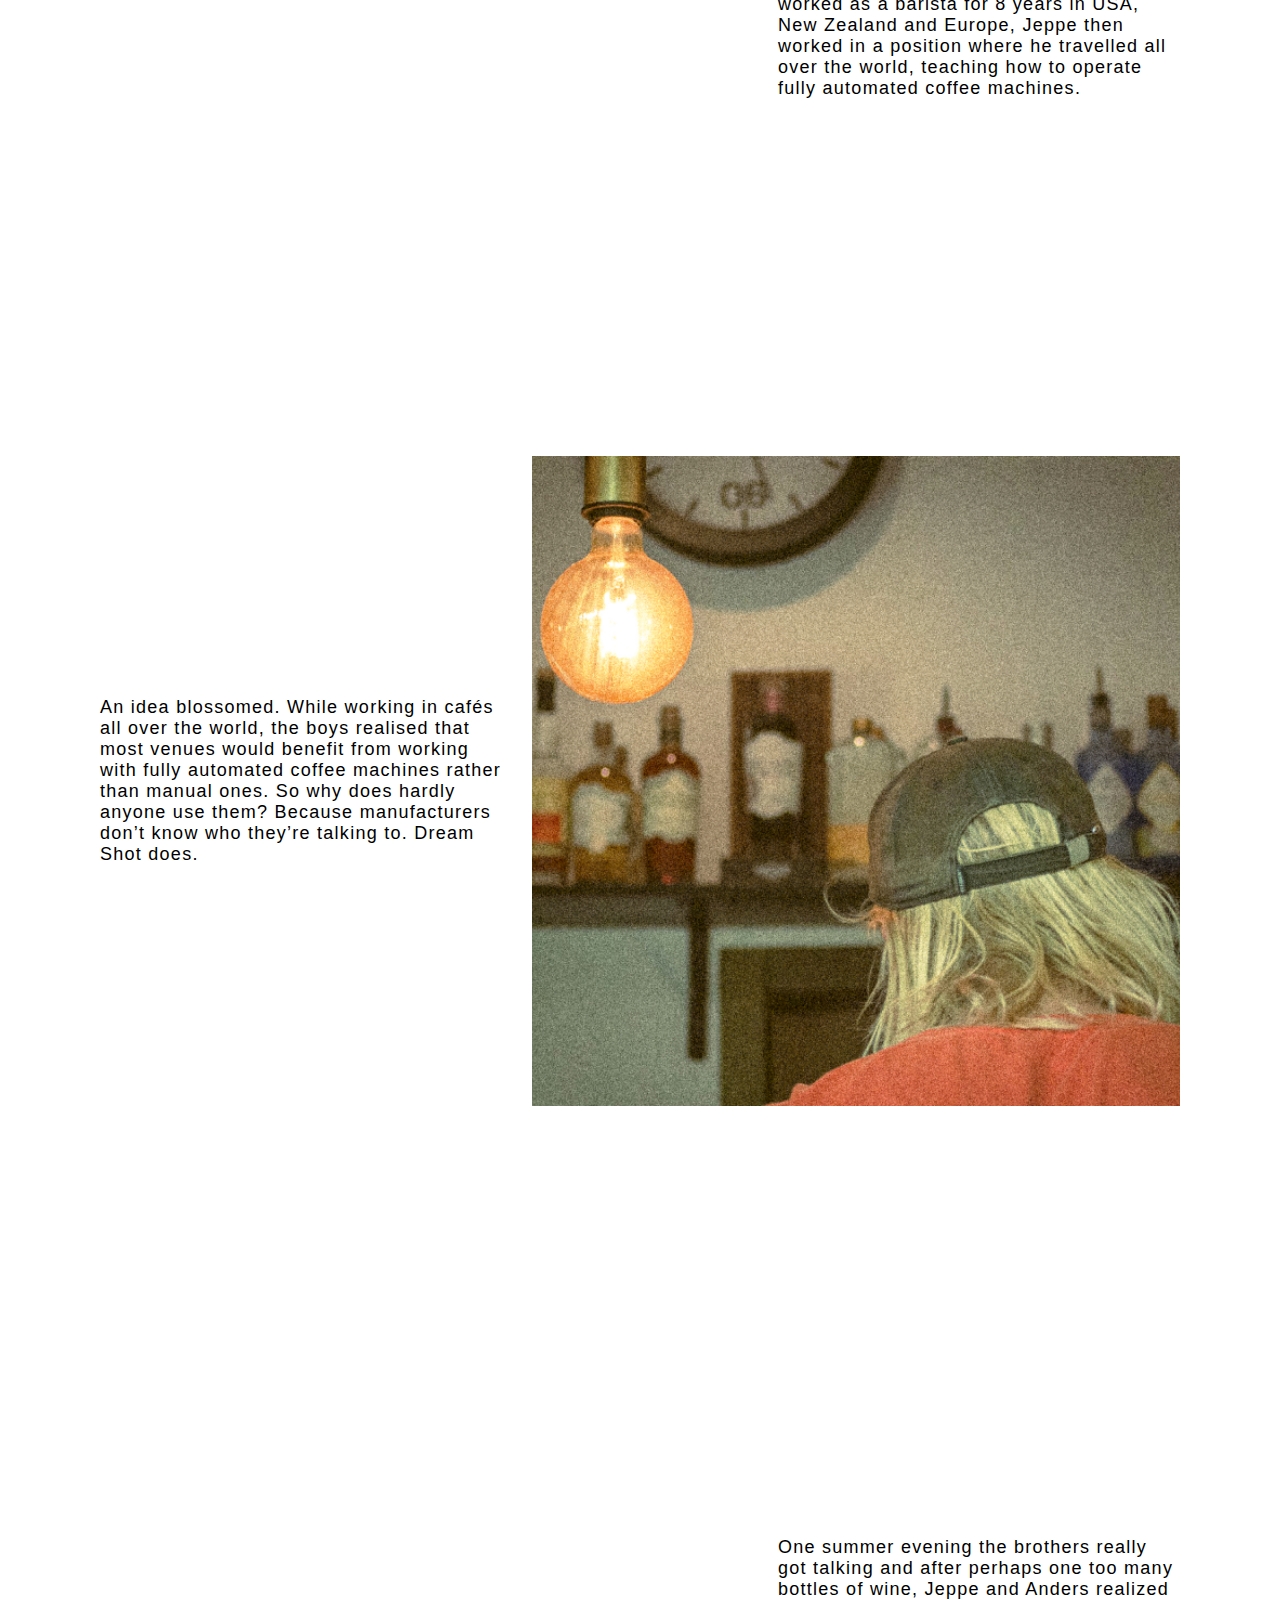
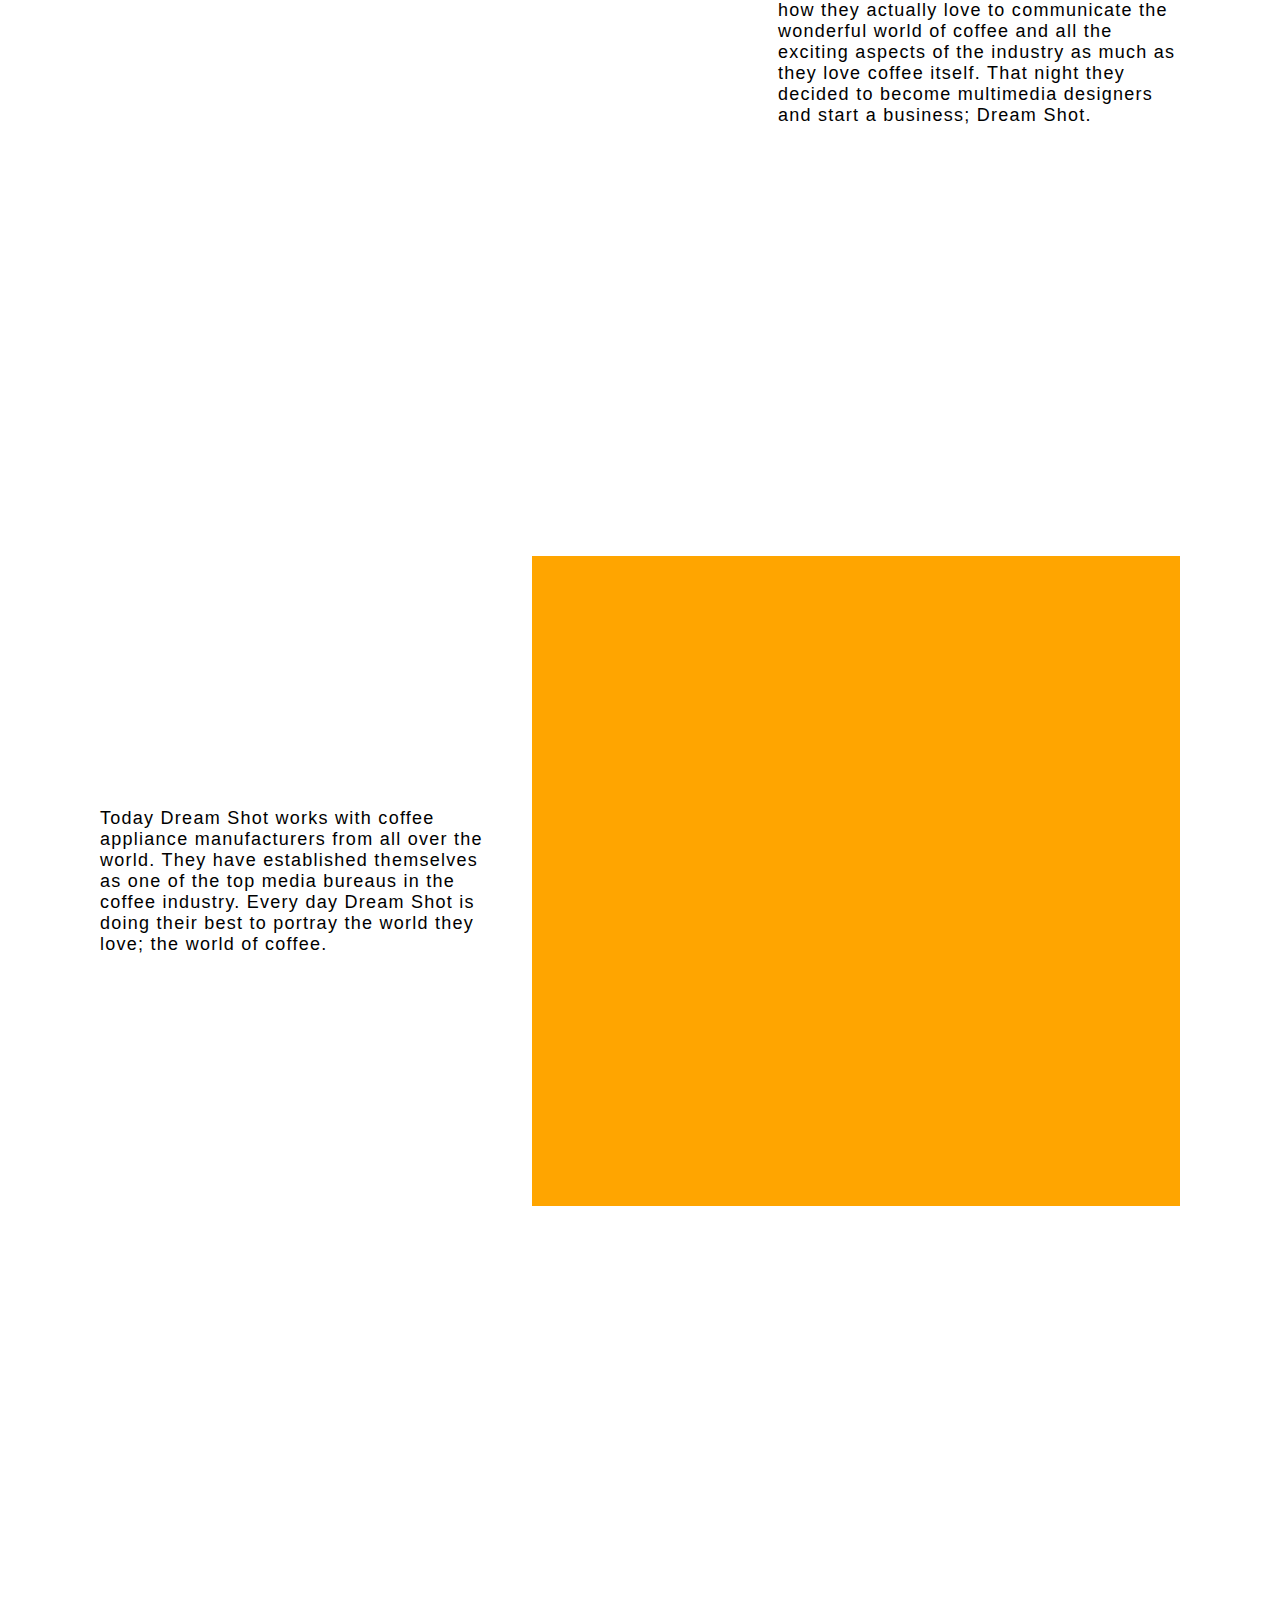
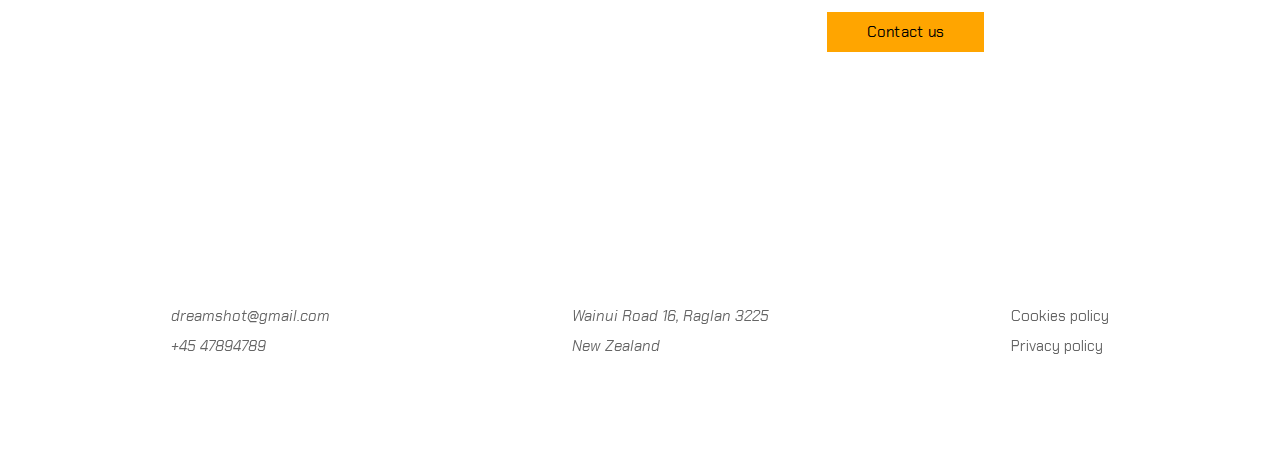
==== commit e8f3a6c7: "før ændring af about" ====
--- a/about.html
+++ b/about.html
@@ -3,8 +3,8 @@
 <head>
     <meta charset="UTF-8">
     <meta name="viewport" content="width=device-width, initial-scale=1.0">
-    <meta name="description" content="Dream shot | Work with a media bureau specialising in the café segment due to many years of experience in the industry and a passion for digital media sollutions and coffee.">
     <title>About Dream Shot | Media bureau and coffee enthusiasts</title>
+    <meta name="description" content="Dream shot | Work with a media bureau specialising in the café industry due to many years of experience in the industry and a passion for digital media sollutions and coffee.">
     <link rel="stylesheet" href="dreamshot.css">
     <link rel="preconnect" href="https://fonts.googleapis.com">
     <link rel="preconnect" href="https://fonts.gstatic.com" crossorigin>
@@ -32,22 +32,22 @@
     <main>
 
         <div class="storre-end-mobil">
-            
-            <section class="grid1">
-                <div class="indhold">
-                    <div class="hero-about">
-                        <img src="about-billede.png" alt="">
-                    </div>
-                    <section class="about-box">
-                        <div>
-                            <h1>About</h1>
-                            <p>Dream Shot is founded by two brothers, Jeppe and Anders. With a combined experience of more than 16 years working with coffee, the danish siblings possess a unique insight in the segment. Dream Shot is a media production bureau that specialises in many aspects of the coffee industry. Primarily Dream Shot has special knowledge regarding coffee machine manufacturer’s technology and the café industry’s needs and workflows. </p>
-                        </div>
-                    </section>
-                </div>
-            </section>
 
             <div class="about-flex">
+                <section class="grid1">
+                    <div class="indhold">
+                        <div></div>
+                        <div class="hero-about">
+                            <img src="about-billede.png" alt="">
+                        </div>
+                        <section class="about-box">
+                            <div>
+                                <h1>About</h1>
+                                <p>Dream Shot is founded by two brothers, Jeppe and Anders. With a combined experience of more than 16 years working with coffee, the danish siblings possess a unique insight in the segment. Dream Shot is a media production bureau that specialises in many aspects of the coffee industry. Primarily Dream Shot has speciel knowledge regarding coffee machine manufacturer’s technology and the café industry’s needs and workflows. </p>
+                            </div>
+                        </section>
+                    </div>
+                </section>
                 <section class="grid1">
                     <div class="indhold grid2columns-left padding-left padding-right">
                         <div class="img-container-left-portrait-img">
@@ -63,7 +63,7 @@
                 <section class="grid1">
                     <div class="indhold grid2columns-right padding-left padding-right">
                         <div class="text-left">
-                            <p>An idea blossomed. While working in cafés all over the world, the boys realized that most venues would benefit from working with fully automated coffee machines rather than manual ones. So why does hardly anyone use them? Because manufacturers don’t know who they’re talking to. Dream Shot does.</p>
+                            <p>An idea blossomed. While working in cafés all over the world, the boys realised that most venues would benefit from working with fully automated coffee machines rather than manual ones. So why does hardly anyone use them? Because manufacturers don’t know who they’re talking to. Dream Shot does.</p>
                         </div>
                         <div class="img-container-right">
                             <img class="about-img" src="anders-ide.png" alt="">
@@ -96,12 +96,11 @@
                 <section class="grid1">
                     <div class="indhold grid2columns-2-3-gap">
                         <div class="nederst-nav-venstre">
-                            <h3 class="white-text">Let's have a chat</h3>
-                            <a class="submit-knap" href="contact.html">Contact us</a>
+                            <!---->
                         </div>
                         <div class="nederst-nav-hojre">
-                            <h3>Read more about</h3>
-                            <a class="submit-knap" href="kompetencer.html">What we do</a>
+                            <h3 class="white-text">Let's have a chat</h3>
+                            <a class="billed-knap" href="contact.html">Contact us</a>
                         </div>
                     </div>
                 </section>
@@ -119,48 +118,45 @@
                     <div>
                         <div>
                             <h1>About</h1>
-                            <p>Lorem, ipsum dolor sit amet consectetur adipisicing elit. A deleniti, harum consequuntur dolore magni soluta iusto tempora architecto, amet similique reprehenderit eos provident blanditiis ex error incidunt sint animi quaerat veritatis labore repellat expedita. Nam dolorum molestiae, voluptates nobis, fugiat cumque a dicta quasi perspiciatis, sit iste quos aliquam rerum laboriosam ad blanditiis eveniet recusandae labore corrupti. Dolorum itaque quas pariatur eligendi dicta aut, rerum veritatis velit beatae at minus nihil! Necessitatibus doloremque odio, itaque iusto nam nihil vitae consectetur. Iste ipsa quo, voluptatem vitae tempore modi reiciendis officiis quod doloremque illum. Similique, nesciunt cum. Cum placeat ducimus saepe enim.</p>
+                            <p>Dream Shot is founded by two brothers, Jeppe and Anders. With a combined experience of more than 16 years working with coffee, the danish siblings possess a unique insight in the segment. Dream Shot is a media production bureau that specialises in many aspects of the coffee industry. Primarily Dream Shot has speciel knowledge regarding coffee machine manufacturer’s technology and the café industry’s needs and workflows.</p>
                         </div>
                     </div>
+                </section>
+                <section class="about-section-mobil-portrait-img">
+                    <div>
+                        <img src="barista-jeppe-edit.png" alt="">
+                    </div>
+                    <p>Anders left home when he was 20 years old. The following 8 years he worked in 8 different countries as a barista, constantly learning about coffee and the entire industry; so much roasteries even hired him as a representative and to throw barista lessons to staff in the café’s that used their coffee. Jeppe graduated as a mechanical engineer in 2017. Shortly after, he got offered a job in the USA – not as an engineer, but as a barista. After having worked as a barista for 8 years in USA, New Zealand and Europe, Jeppe then worked in a position where he travelled all over the world, teaching how to operate fully automated coffee machines.
+                    </p>
                 </section>
                 <section class="about-section-mobil">
                     <div>
                         <img src="anders-ide.png" alt="">
                     </div>
-                    <p>Lorem ipsum dolor sit amet consectetur adipisicing elit. Quisquam vel suscipit at deleniti voluptatibus ad officia minus ipsum ex quam placeat assumenda perspiciatis, possimus temporibus. Perferendis esse dolores at non veniam ullam, consectetur alias accusamus commodi optio, suscipit cum deleniti veritatis? Sed provident voluptas eum reprehenderit, dolorem dolor quo laudantium!
-                    </p>
-                </section>
-                <section class="about-section-mobil-portrait-img">
-                    <div>
-                        <img src="barista-jeppe-edit.png" alt="">
-                    </div>
-                    <p>Lorem ipsum dolor sit amet consectetur adipisicing elit. Quisquam vel suscipit at deleniti voluptatibus ad officia minus ipsum ex quam placeat assumenda perspiciatis, possimus temporibus. Perferendis esse dolores at non veniam ullam, consectetur alias accusamus commodi optio, suscipit cum deleniti veritatis? Sed provident voluptas eum reprehenderit, dolorem dolor quo laudantium!
-                    </p>
+                    <p>An idea blossomed. While working in cafés all over the world, the boys realised that most venues would benefit from working with fully automated coffee machines rather than manual ones. So why does hardly anyone use them? Because manufacturers don’t know who they’re talking to. Dream Shot does.</p>
                 </section>
                 <section class="about-section-mobil">
                     <div>
                         <img src="kop-med-bønner.png" alt="">
                     </div>
-                    <p>Lorem ipsum dolor sit amet consectetur adipisicing elit. Quisquam vel suscipit at deleniti voluptatibus ad officia minus ipsum ex quam placeat assumenda perspiciatis, possimus temporibus. Perferendis esse dolores at non veniam ullam, consectetur alias accusamus commodi optio, suscipit cum deleniti veritatis? Sed provident voluptas eum reprehenderit, dolorem dolor quo laudantium!
-                    </p>
+                    <p>One summer evening the brothers really got talking and after perhaps one too many bottles of wine, Jeppe and Anders realized how they actually love to communicate the wonderful world of coffee and all the exciting aspects of the industry as much as they love coffee itself. That night they decided to become multimedia designers and start a business; Dream Shot.</p>
                 </section>
                 <section class="about-section-mobil">
                     <div>
                         <img src="jeppe-og-anders-seje.png" alt="">
                     </div>
-                    <p>Lorem ipsum dolor sit amet consectetur adipisicing elit. Quisquam vel suscipit at deleniti voluptatibus ad officia minus ipsum ex quam placeat assumenda perspiciatis, possimus temporibus. Perferendis esse dolores at non veniam ullam, consectetur alias accusamus commodi optio, suscipit cum deleniti veritatis? Sed provident voluptas eum reprehenderit, dolorem dolor quo laudantium!
-                    </p>
+                    <p>Today Dream Shot works with coffee appliance manufacturers from all over the world. They have established themselves as one of the top media bureaus in the coffee industry. Every day Dream Shot is doing their best to portray the world they love; the world of coffee.</p>
                 </section>
 
                 <!--Nederst nav mobil-->
                 <section class="nederst-nav-mobil">
                     <div class="nederst-nav-venstre">
-                        <h3 class="white-text">Read more</h3>
-                        <a class="submit-knap" href="about.html">About us</a>
+                        <!--<h3 class="white-text">Read more</h3>
+                        <a class="submit-knap" href="about.html">About us</a>-->
                     </div>
                     <div class="nederst-nav-hojre">
                         <h3>Let's have a chat</h3>
-                        <a class="submit-knap" href="contact.html">Contact us</a>
+                        <a class="billed-knap" href="contact.html">Contact us</a>
                     </div>
                 </section>
             </div>
@@ -168,17 +164,21 @@
     </main>
 
     <footer>
-        <address>
-            <a href="#">dreamshot@gmail.com</a>
-            <p>+45 47894789</p>
-        </address>
-        <address>
-            <p>Wainui Road 16, Raglan 3225</p>
-            <p>New Zealand</p>
-        </address>
-        <div>
-            <a href="#">Cookies policy</a>
-            <a href="#">Privacy policy</a>
+        <div class="grid1">
+            <div class="indhold footer-indhold">
+                <address>
+                    <a href="#">dreamshot@gmail.com</a>
+                    <div>+45 47894789</div>
+                </address>
+                <address>
+                    <div>Wainui Road 16, Raglan 3225</div>
+                    <div>New Zealand</div>
+                </address>
+                <div class="policies">
+                    <a href="#">Cookies policy</a>
+                    <a href="#">Privacy policy</a>
+                </div>
+            </div>
         </div>
     </footer>
     
--- a/dreamshot.css
+++ b/dreamshot.css
@@ -122,7 +122,6 @@
 
 .img-container-left {
   grid-column: 1/2;
-  background-color: orange;
   height: 650px;
   display: flex;
   align-items: center;
@@ -135,7 +134,6 @@
 
 .img-container-left-portrait-img {
   grid-column: 1/2;
-  background-color: orange;
   height: 650px;
   display: flex;
   align-items: center;
@@ -148,7 +146,7 @@
 }
 .img-container-left-portrait-img a {
   font-family: "Chakra Petch", sans-serif;
-  background-color: white;
+  background-color: orange;
   color: black;
   width: -moz-fit-content;
   width: fit-content;
@@ -162,7 +160,7 @@
   transform: translate(-50%, -50%);
 }
 .img-container-left-portrait-img a:hover {
-  background-color: orange;
+  background-color: white;
 }
 
 .nederst-nav-venstre {
@@ -172,7 +170,6 @@
   gap: 20px;
   align-items: center;
   justify-content: center;
-  background-color: #a50dde;
   background-image: url(danish-and-coffee.png);
   background-position: center;
   background-size: cover;
@@ -186,7 +183,6 @@
   gap: 20px;
   align-items: center;
   justify-content: center;
-  background-color: orange;
   height: 400px;
   background-image: url(jeppe-og-anders-seje.png);
   background-position: center;
@@ -240,7 +236,6 @@
 
 .video-container {
   grid-column: 2/3;
-  background-color: black;
   width: 100%;
   display: flex;
   align-items: center;
@@ -384,6 +379,21 @@
   color: black;
 }
 
+.billed-knap {
+  font-family: "Chakra Petch", sans-serif;
+  background-color: orange;
+  color: black;
+  width: -moz-fit-content;
+  width: fit-content;
+  padding: 10px 40px 10px 40px;
+  white-space: nowrap;
+  text-decoration: none;
+  transition: all 0.2s;
+}
+.billed-knap:hover {
+  background-color: white;
+}
+
 body {
   display: grid;
   grid-template-rows: 100px 1fr auto;
@@ -459,11 +469,14 @@
 
 footer {
   grid-row: 3/4;
+}
+
+.footer-indhold {
   display: flex;
   justify-content: space-around;
   padding: 100px 50px 100px 50px;
 }
-footer address:nth-of-type(1) {
+.footer-indhold address:nth-of-type(1) {
   grid-column: 1/2;
   display: flex;
   flex-direction: column;
@@ -472,11 +485,11 @@
   align-items: start;
   opacity: 60%;
 }
-footer address:nth-of-type(1) a {
+.footer-indhold address:nth-of-type(1) a {
   text-decoration: none;
   color: black;
 }
-footer address:nth-of-type(2) {
+.footer-indhold address:nth-of-type(2) {
   grid-column: 2/3;
   display: flex;
   flex-direction: column;
@@ -485,7 +498,7 @@
   align-items: start;
   opacity: 60%;
 }
-footer div {
+.footer-indhold .policies {
   grid-column: 3/4;
   display: flex;
   flex-direction: column;
@@ -493,7 +506,7 @@
   justify-content: center;
   align-items: start;
 }
-footer div a {
+.footer-indhold .policies a {
   text-decoration: none;
   color: black;
   opacity: 60%;
@@ -631,25 +644,32 @@
   align-items: center;
   overflow: hidden;
   position: relative;
+  gap: 50px;
 }
 .hero-about img {
   height: 100%;
   position: absolute;
 }
 
+.about-hero-text {
+  display: flex;
+  justify-content: center;
+  width: 100%;
+}
+.about-hero-text div {
+  display: flex;
+  flex-direction: column;
+  gap: 20px;
+  max-width: 500px;
+}
+
 .about-box {
   display: flex;
   justify-content: center;
-  position: relative;
-  top: -100px;
-  margin-bottom: 100px;
+  margin-top: 50px;
 }
 .about-box div {
   max-width: 500px;
-  padding: 50px 50px 50px 50px;
-  background-image: url(orange-opacity.png);
-  background-size: cover;
-  background-position: center;
   display: flex;
   flex-direction: column;
   gap: 20px;
@@ -703,13 +723,11 @@
   flex-direction: column;
   align-items: start;
   gap: 20px;
-  flex-wrap: wrap;
-  position: absolute;
-  bottom: 0;
+  position: absolute;
+  bottom: 0px;
   left: 25px;
   padding-right: 25px;
-  width: 100%;
-  margin-bottom: 75px;
+  transform: translate(0, -35px);
 }
 
 .video-section {
@@ -818,7 +836,7 @@
 .about-hero-section-mobil {
   display: flex;
   flex-direction: column;
-  gap: 0px;
+  gap: 50px;
 }
 .about-hero-section-mobil .about-hero-mobil {
   height: 550px;
@@ -836,14 +854,14 @@
 .about-hero-section-mobil div:nth-of-type(2) {
   margin-left: 50px;
   margin-right: 50px;
-  position: relative;
-  top: -30px;
+  /*position: relative;
+  top: -30px;*/
 }
 .about-hero-section-mobil div:nth-of-type(2) div {
-  background-image: url(orange-opacity.png);
+  /*background-image: url(orange-opacity.png);
   background-size: cover;
   background-position: center;
-  padding: 50px 10px 50px 10px;
+  padding: 50px 10px 50px 10px;*/
   display: flex;
   flex-direction: column;
   align-items: start;
@@ -952,12 +970,21 @@
     padding-right: 25px;
   }
 }
-@media screen and (min-width: 1700px) {
+@media screen and (min-width: 1500px) {
   .grid1 {
-    grid-template-columns: 1fr 1700px 1fr;
+    grid-template-columns: 1fr 1500px 1fr;
   }
 }
 @media screen and (max-width: 750px) {
+  h1 {
+    font-size: 1.96rem;
+  }
+  h2 {
+    font-size: 1.68rem;
+  }
+  h3 {
+    font-size: 1.12rem;
+  }
   .storre-end-mobil {
     display: none;
   }
@@ -984,7 +1011,7 @@
   input[type=submit] {
     align-self: center;
   }
-  footer {
+  .footer-indhold {
     display: flex;
     flex-direction: column;
     gap: 50px;
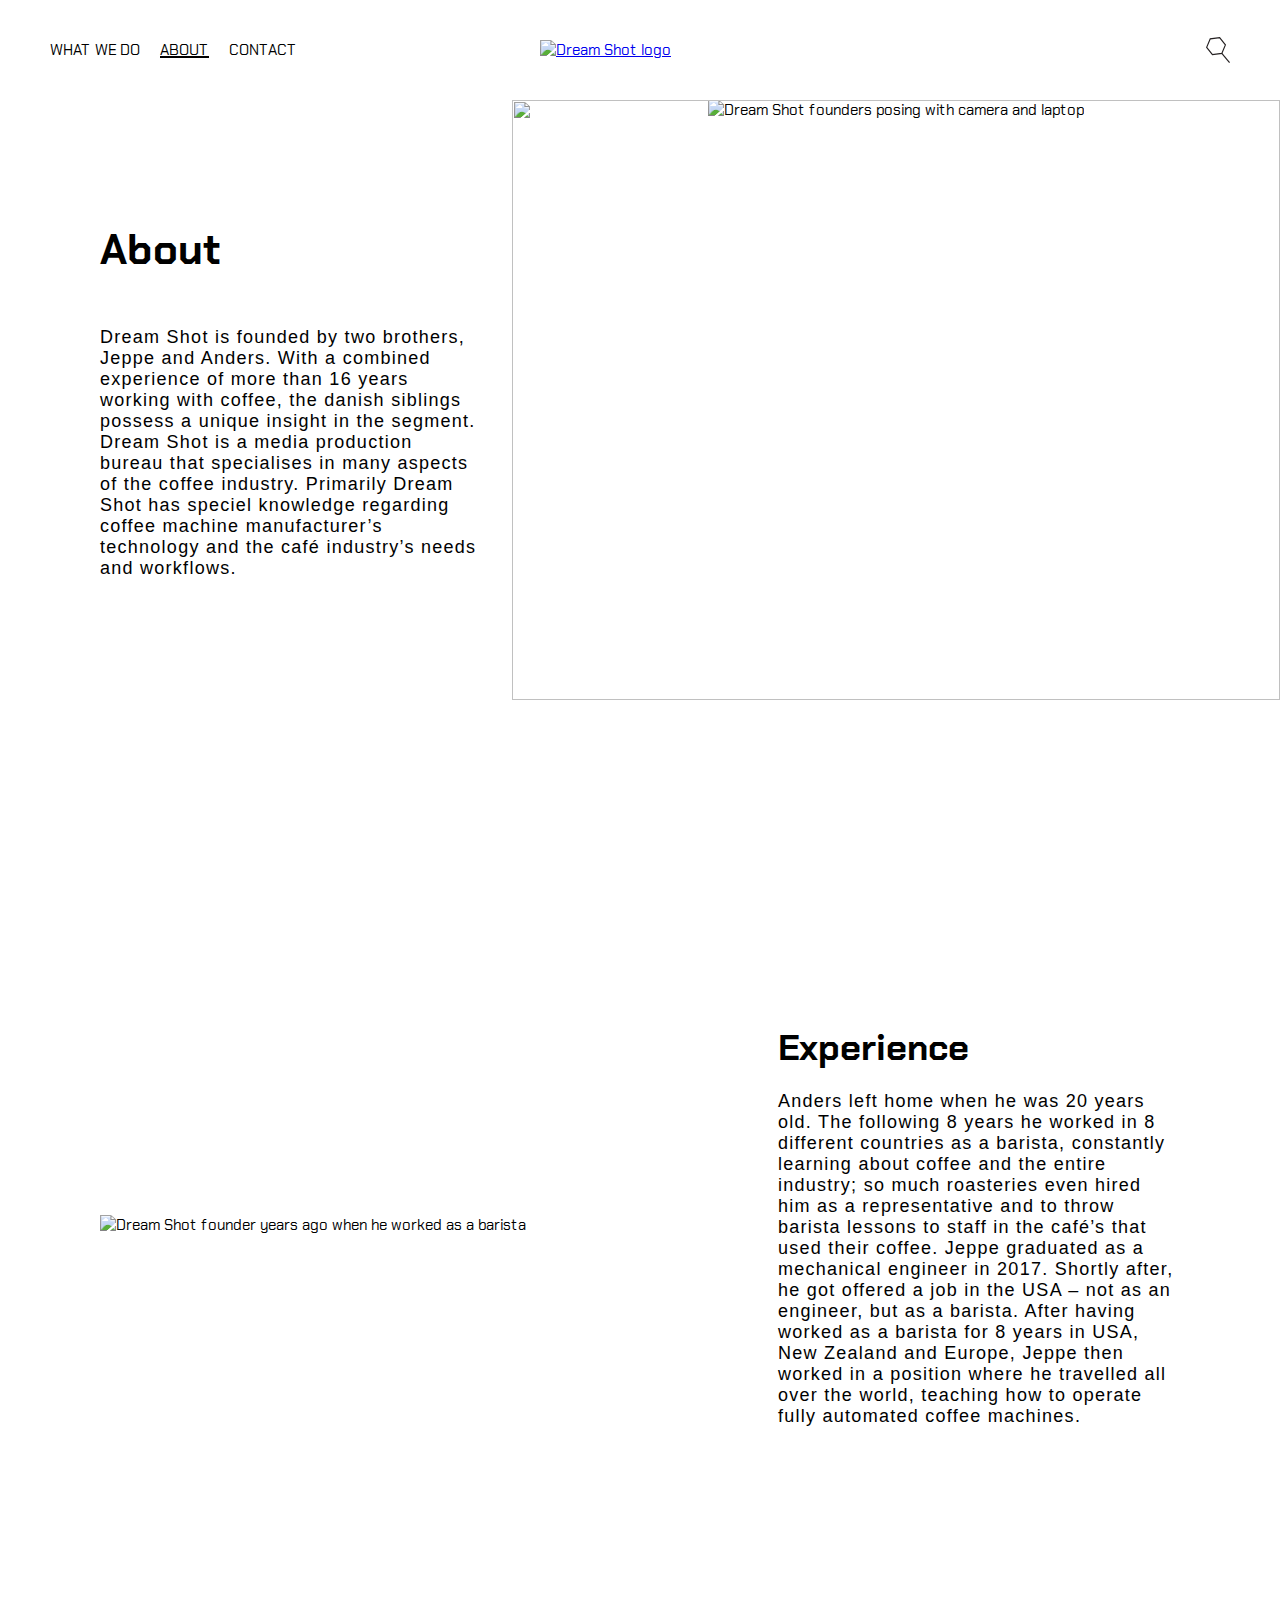
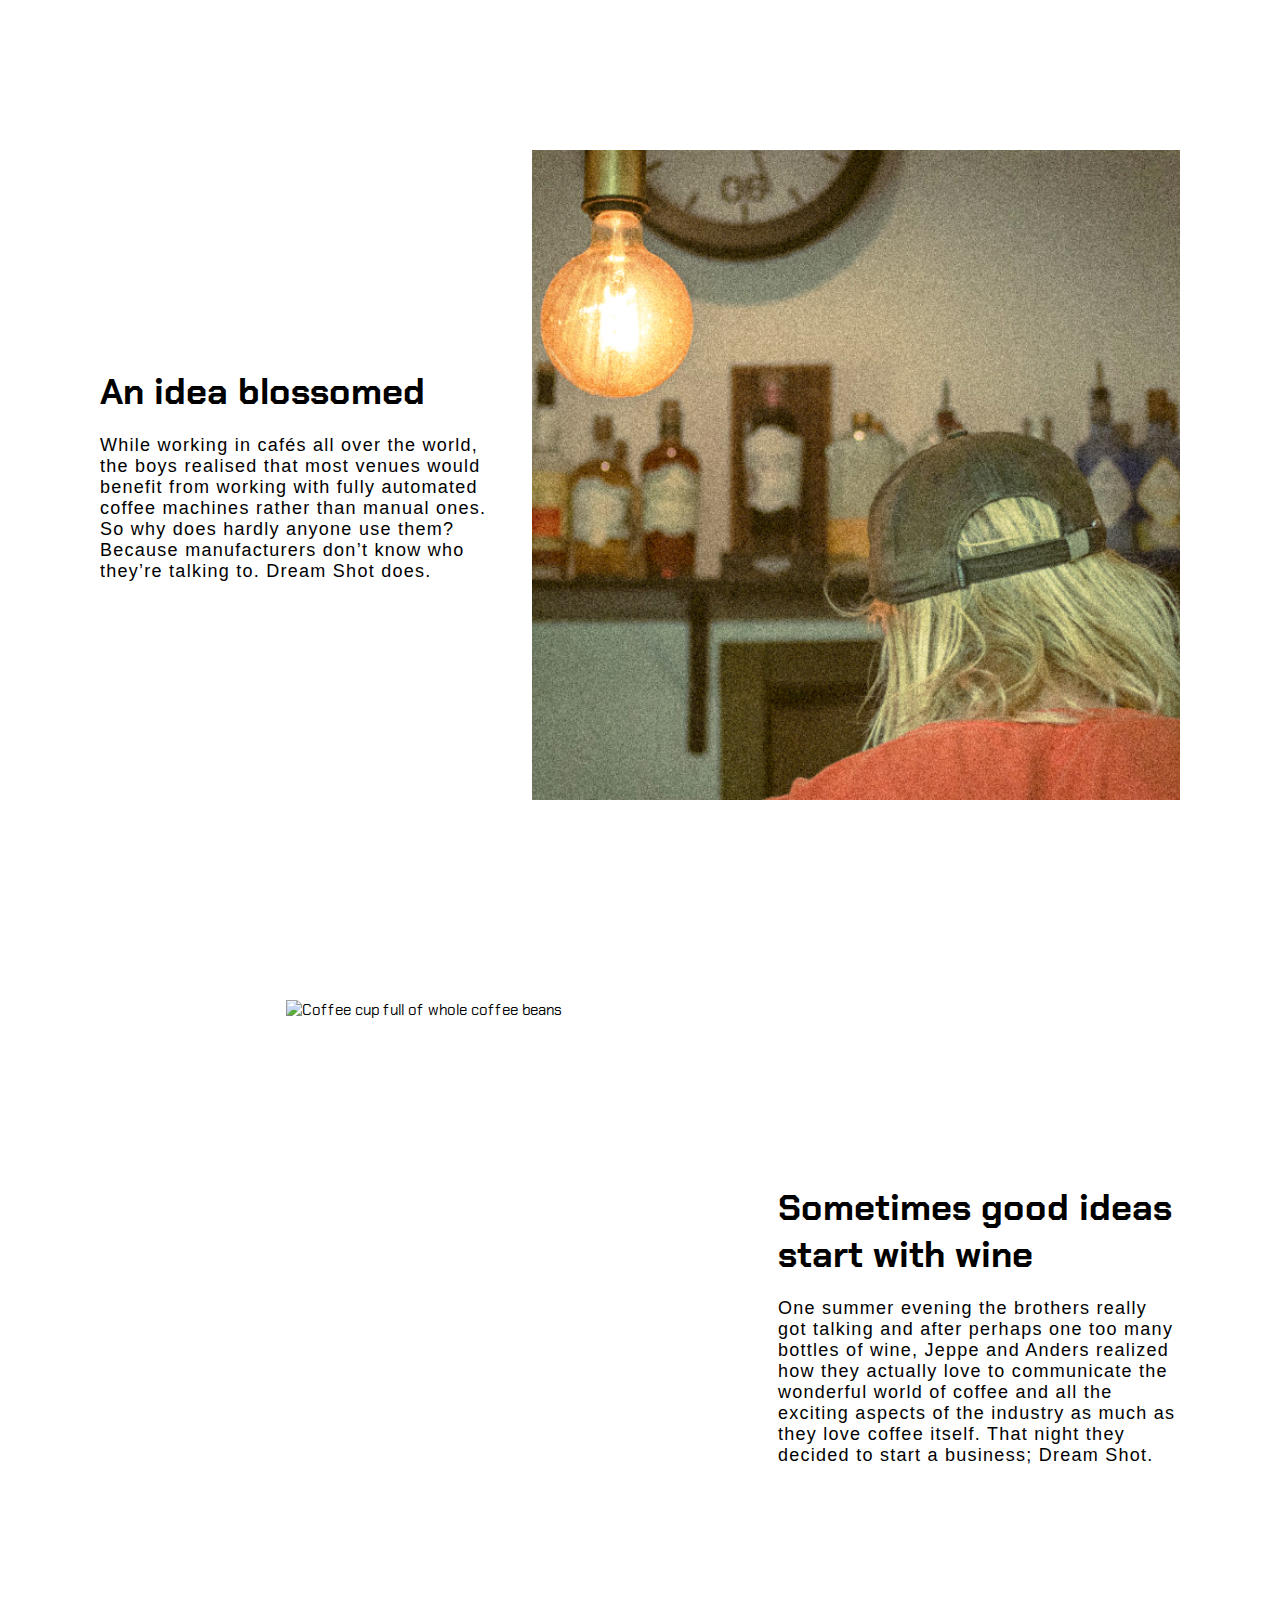
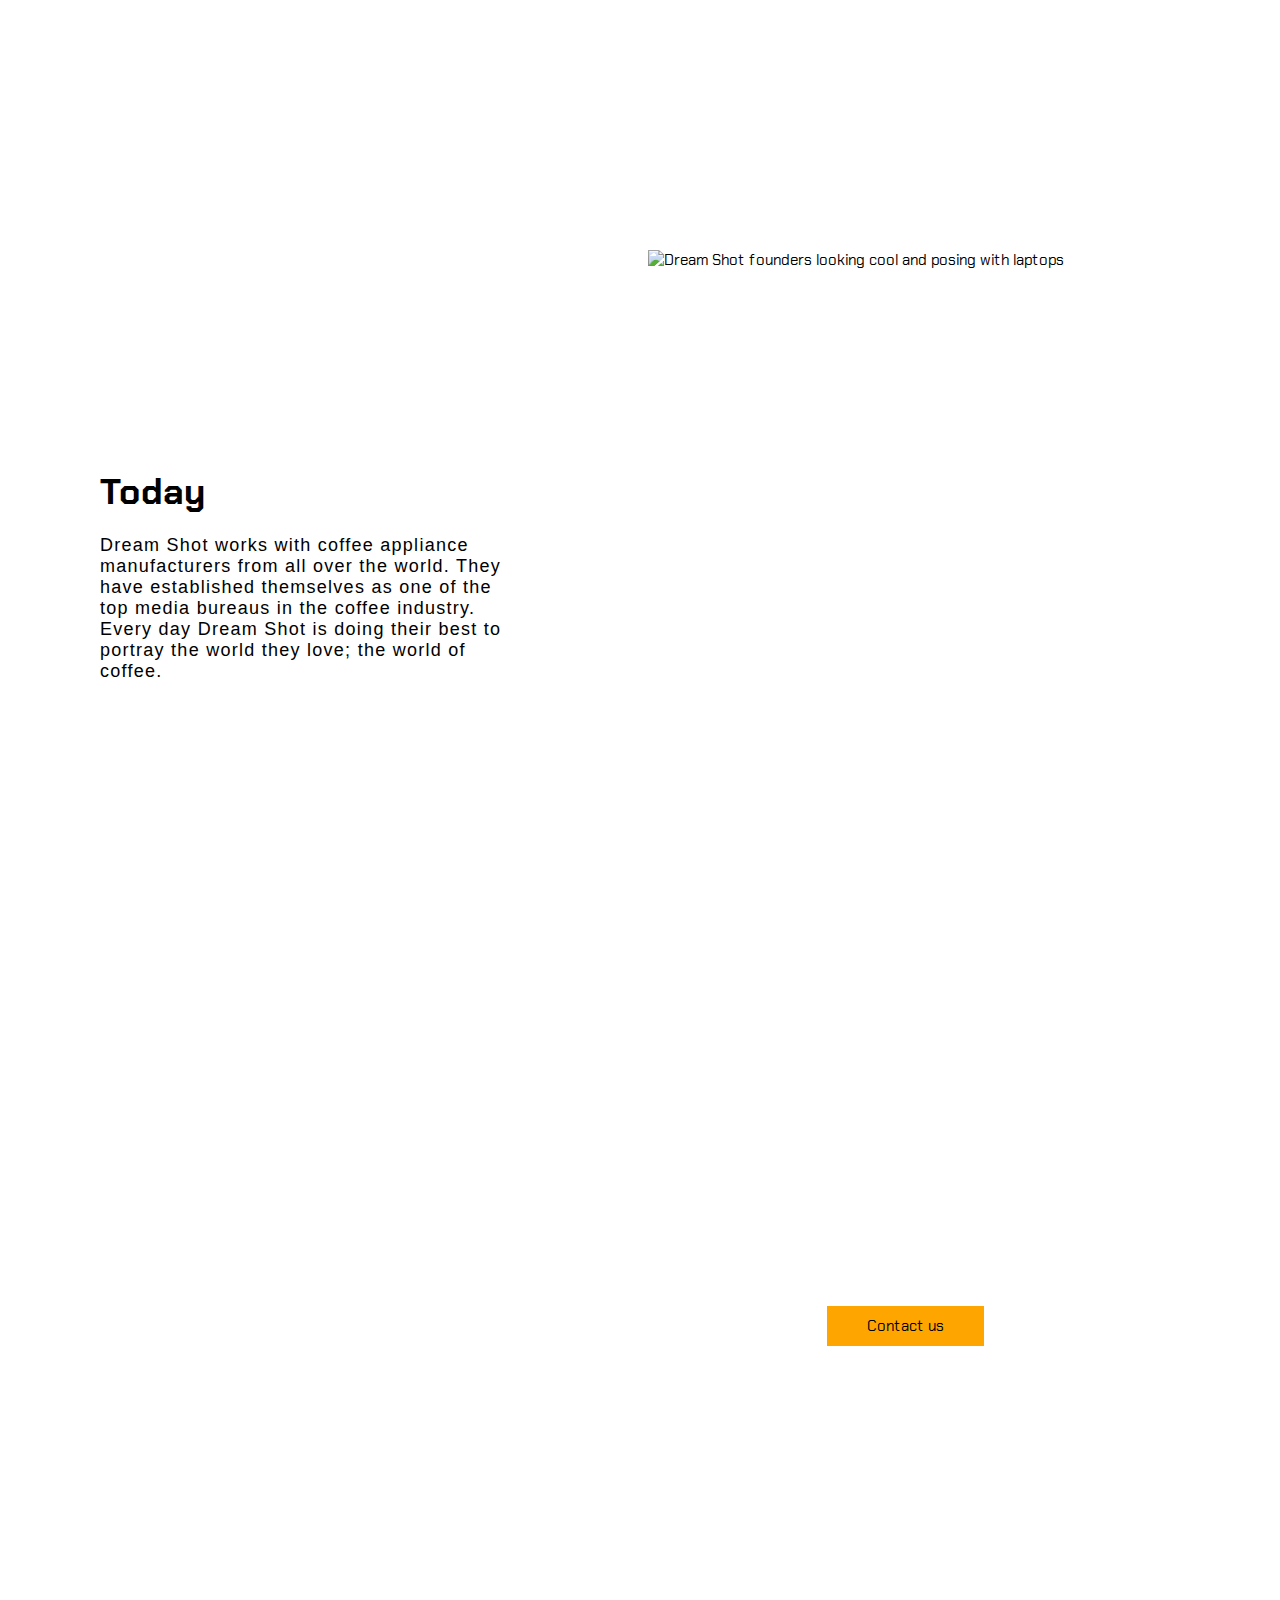
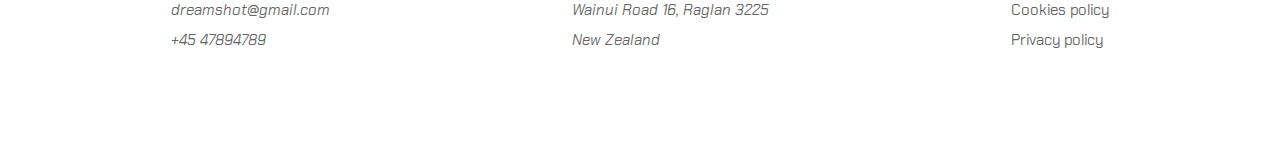
==== commit f6d0ffc0: "Færdig version" ====
--- a/about.html
+++ b/about.html
@@ -18,13 +18,13 @@
                 <a href="kompetencer.html">WHAT WE DO</a>
                 <a class="active" href="#">ABOUT</a>
                 <a href="contact.html">CONTACT</a>
-                <img class="burger" src="burger-menu.svg" alt="">
+                <img class="burger" src="burger-menu.svg" alt="Hamburger menu">
             </div> 
 
-            <a class="logo" href="index.html"><img src="dreamshot-logo.svg" alt=""></a>
+            <a class="logo" href="index.html"><img src="logo.png" alt="Dream Shot logo"></a>
 
             <div class="ikoner">
-                <img src="lup.svg" alt="">
+                <img src="lup.svg" alt="Search icon">
             </div>
         </nav>
     </header>
@@ -34,39 +34,40 @@
         <div class="storre-end-mobil">
 
             <div class="about-flex">
+
                 <section class="grid1">
-                    <div class="indhold">
-                        <div></div>
-                        <div class="hero-about">
-                            <img src="about-billede.png" alt="">
+                    <div class="indhold grid2columns-right">
+                        <div class="right-img-container">
+                            <img class="hero-img" src="about-billed.png" alt="Dream Shot founders posing with camera and laptop">
+                            <img class="gradient-left" src="gradient-left.png">
                         </div>
-                        <section class="about-box">
-                            <div>
-                                <h1>About</h1>
-                                <p>Dream Shot is founded by two brothers, Jeppe and Anders. With a combined experience of more than 16 years working with coffee, the danish siblings possess a unique insight in the segment. Dream Shot is a media production bureau that specialises in many aspects of the coffee industry. Primarily Dream Shot has speciel knowledge regarding coffee machine manufacturer’s technology and the café industry’s needs and workflows. </p>
-                            </div>
-                        </section>
+                        <div class="text-left flex-column column-center padding-left">
+                            <h1>About</h1>
+                            <p>Dream Shot is founded by two brothers, Jeppe and Anders. With a combined experience of more than 16 years working with coffee, the danish siblings possess a unique insight in the segment. Dream Shot is a media production bureau that specialises in many aspects of the coffee industry. Primarily Dream Shot has speciel knowledge regarding coffee machine manufacturer’s technology and the café industry’s needs and workflows.</p>
+                        </div>
                     </div>
                 </section>
+
                 <section class="grid1">
                     <div class="indhold grid2columns-left padding-left padding-right">
                         <div class="img-container-left-portrait-img">
-                            <img class="about-img" src="barista-jeppe-edit.png" alt="">
+                            <img class="about-img" src="barista-jeppe-edit.png" alt="Dream Shot founder years ago when he worked as a barista">
                         </div>
-                        <div class="text-right">
-                            <p>Anders left home when he was 20 years old. The following 8 years he worked in 8 different countries as a barista, constantly learning about coffee and the entire industry; so much roasteries even hired him as a representative and to throw barista lessons to staff in the café’s that used their coffee. Jeppe graduated as a mechanical engineer in 2017. Shortly after, he got offered a job in the USA – not as an engineer, but as a barista. After having worked as a barista for 8 years in USA, New Zealand and Europe, Jeppe then worked in a position where he travelled all over the world, teaching how to operate fully automated coffee machines.  
-                                </p>
+                        <div class="text-right-about">
+                            <h2>Experience</h2>
+                            <p>Anders left home when he was 20 years old. The following 8 years he worked in 8 different countries as a barista, constantly learning about coffee and the entire industry; so much roasteries even hired him as a representative and to throw barista lessons to staff in the café’s that used their coffee. Jeppe graduated as a mechanical engineer in 2017. Shortly after, he got offered a job in the USA – not as an engineer, but as a barista. After having worked as a barista for 8 years in USA, New Zealand and Europe, Jeppe then worked in a position where he travelled all over the world, teaching how to operate fully automated coffee machines.</p>
                         </div>
                     </div>
                 </section>
 
                 <section class="grid1">
                     <div class="indhold grid2columns-right padding-left padding-right">
-                        <div class="text-left">
-                            <p>An idea blossomed. While working in cafés all over the world, the boys realised that most venues would benefit from working with fully automated coffee machines rather than manual ones. So why does hardly anyone use them? Because manufacturers don’t know who they’re talking to. Dream Shot does.</p>
+                        <div class="text-left-about">
+                            <h2>An idea blossomed</h2>
+                            <p>While working in cafés all over the world, the boys realised that most venues would benefit from working with fully automated coffee machines rather than manual ones. So why does hardly anyone use them? Because manufacturers don’t know who they’re talking to. Dream Shot does.</p>
                         </div>
                         <div class="img-container-right">
-                            <img class="about-img" src="anders-ide.png" alt="">
+                            <img class="about-img" src="anders-ide.png" alt="Dream Shot founder when he worked as a barista">
                         </div>
                     </div>
                 </section>
@@ -74,21 +75,23 @@
                 <section class="grid1">
                     <div class="indhold grid2columns-left padding-left padding-right">
                         <div class="img-container-left">
-                            <img src="kop-med-bønner.png" alt="">
+                            <img src="kop-med-bønner.png" alt="Coffee cup full of whole coffee beans">
                         </div>
-                        <div class="text-right">
-                            <p>One summer evening the brothers really got talking and after perhaps one too many bottles of wine, Jeppe and Anders realized how they actually love to communicate the wonderful world of coffee and all the exciting aspects of the industry as much as they love coffee itself. That night they decided to become multimedia designers and start a business; Dream Shot.</p>
+                        <div class="text-right-about">
+                            <h2>Sometimes good ideas start with wine</h2>
+                            <p>One summer evening the brothers really got talking and after perhaps one too many bottles of wine, Jeppe and Anders realized how they actually love to communicate the wonderful world of coffee and all the exciting aspects of the industry as much as they love coffee itself. That night they decided to start a business; Dream Shot.</p>
                         </div>
                     </div>
                 </section>
 
                 <section class="grid1">
                     <div class="indhold grid2columns-right padding-left padding-right">
-                        <div class="text-left">
-                            <p>Today Dream Shot works with coffee appliance manufacturers from all over the world. They have established themselves as one of the top media bureaus in the coffee industry. Every day Dream Shot is doing their best to portray the world they love; the world of coffee.</p>
+                        <div class="text-left-about">
+                            <h2>Today</h2>
+                            <p>Dream Shot works with coffee appliance manufacturers from all over the world. They have established themselves as one of the top media bureaus in the coffee industry. Every day Dream Shot is doing their best to portray the world they love; the world of coffee.</p>
                         </div>
                         <div class="img-container-right">
-                            <img class="about-img" src="jeppe-og-anders-seje.png" alt="">
+                            <img class="about-img" src="jeppe-og-anders-seje.png" alt="Dream Shot founders looking cool and posing with laptops">
                         </div>
                     </div>
                 </section>
@@ -111,49 +114,59 @@
         <!--MOBIL-->
         <div class="mobil">
             <div class="about-flex">
-                <section class="about-hero-section-mobil">
-                    <div class="about-hero-mobil">
-                        <img src="about-billede.png" alt="">
+
+                <!--Mobil hero-->
+                    <section class="hero-mobil">
+                       <div class="img-hero-container-mobil">
+                           <img src="about-billede.png" alt="Dream Shot founders posing with camera and laptop">
+                           <img class="gradient-ned" src="gradient-ned.png">
+                       </div>
+                       <div class="hero-text-mobil">
+                           <h1>About</h1>
+                           <p>Dream Shot is founded by two brothers, Jeppe and Anders. With a combined experience of more than 16 years working with coffee, the danish siblings possess a unique insight in the café segment. Dream Shot is a media production bureau that specialises in many aspects of the coffee industry. Primarily Dream Shot has speciel knowledge regarding coffee machine manufacturer’s technology and the café industry’s needs and workflows.</p>
+                       </div>
+                   </section>
+
+                <section class="about-section-mobil-portrait-img">
+                    <div>
+                        <img src="barista-jeppe-edit.png" alt="Dream Shot founder years ago when he worked as a barista">
                     </div>
                     <div>
-                        <div>
-                            <h1>About</h1>
-                            <p>Dream Shot is founded by two brothers, Jeppe and Anders. With a combined experience of more than 16 years working with coffee, the danish siblings possess a unique insight in the segment. Dream Shot is a media production bureau that specialises in many aspects of the coffee industry. Primarily Dream Shot has speciel knowledge regarding coffee machine manufacturer’s technology and the café industry’s needs and workflows.</p>
-                        </div>
+                        <h2>Experience</h2>
+                        <p>Anders left home when he was 20 years old. The following 8 years he worked in 8 different countries as a barista, constantly learning about coffee and the entire industry; so much roasteries even hired him as a representative and to throw barista lessons to staff in the café’s that used their coffee. Jeppe graduated as a mechanical engineer in 2017. Shortly after, he got offered a job in the USA – not as an engineer, but as a barista. After having worked as a barista for 8 years in USA, New Zealand and Europe, Jeppe then worked in a position where he travelled all over the world, teaching how to operate fully automated coffee machines.</p>
                     </div>
-                </section>
-                <section class="about-section-mobil-portrait-img">
-                    <div>
-                        <img src="barista-jeppe-edit.png" alt="">
-                    </div>
-                    <p>Anders left home when he was 20 years old. The following 8 years he worked in 8 different countries as a barista, constantly learning about coffee and the entire industry; so much roasteries even hired him as a representative and to throw barista lessons to staff in the café’s that used their coffee. Jeppe graduated as a mechanical engineer in 2017. Shortly after, he got offered a job in the USA – not as an engineer, but as a barista. After having worked as a barista for 8 years in USA, New Zealand and Europe, Jeppe then worked in a position where he travelled all over the world, teaching how to operate fully automated coffee machines.
-                    </p>
                 </section>
                 <section class="about-section-mobil">
                     <div>
-                        <img src="anders-ide.png" alt="">
+                        <img src="anders-ide.png" alt="Dream Shot founder years ago when he worked as a barista">
                     </div>
-                    <p>An idea blossomed. While working in cafés all over the world, the boys realised that most venues would benefit from working with fully automated coffee machines rather than manual ones. So why does hardly anyone use them? Because manufacturers don’t know who they’re talking to. Dream Shot does.</p>
+                    <div>
+                        <h2>An idea blossomed</h2>
+                        <p>While working in cafés all over the world, the boys realised that most venues would benefit from working with fully automated coffee machines rather than manual ones. So why does hardly anyone use them? Because manufacturers don’t know who they’re talking to. Dream Shot does.</p>
+                    </div>
                 </section>
                 <section class="about-section-mobil">
                     <div>
-                        <img src="kop-med-bønner.png" alt="">
+                        <img src="kop-med-bønner.png" alt="Coffee cup full of whole coffee beans">
                     </div>
-                    <p>One summer evening the brothers really got talking and after perhaps one too many bottles of wine, Jeppe and Anders realized how they actually love to communicate the wonderful world of coffee and all the exciting aspects of the industry as much as they love coffee itself. That night they decided to become multimedia designers and start a business; Dream Shot.</p>
+                    <div>
+                        <h2>Sometimes good ideas start with wine</h2>
+                        <p>One summer evening the brothers really got talking and after perhaps one too many bottles of wine, Jeppe and Anders realized how they actually love to communicate the wonderful world of coffee and all the exciting aspects of the industry as much as they love coffee itself. That night they decided to start a business; Dream Shot.</p>
+                    </div>
                 </section>
                 <section class="about-section-mobil">
                     <div>
-                        <img src="jeppe-og-anders-seje.png" alt="">
+                        <img src="jeppe-og-anders-seje.png" alt="Dream Shot founders looking cool and posing with laptops">
                     </div>
-                    <p>Today Dream Shot works with coffee appliance manufacturers from all over the world. They have established themselves as one of the top media bureaus in the coffee industry. Every day Dream Shot is doing their best to portray the world they love; the world of coffee.</p>
+                    <div>
+                        <h2>Today</h2>
+                        <p>Dream Shot works with coffee appliance manufacturers from all over the world. They have established themselves as one of the top media bureaus in the coffee industry. Every day Dream Shot is doing their best to portray the world they love; the world of coffee.</p>
+                    </div>
                 </section>
 
                 <!--Nederst nav mobil-->
                 <section class="nederst-nav-mobil">
-                    <div class="nederst-nav-venstre">
-                        <!--<h3 class="white-text">Read more</h3>
-                        <a class="submit-knap" href="about.html">About us</a>-->
-                    </div>
+                    <div class="nederst-nav-venstre"></div>
                     <div class="nederst-nav-hojre">
                         <h3>Let's have a chat</h3>
                         <a class="billed-knap" href="contact.html">Contact us</a>
--- a/dreamshot.css
+++ b/dreamshot.css
@@ -56,15 +56,6 @@
   /*gap: 30px;*/
 }
 
-.grid2columns-gap::after {
-  position: absolute;
-  top: 0;
-  bottom: 0;
-  left: 10%;
-  width: 100px;
-  background: linear-gradient(to bottom, rgba(255, 255, 255, 0) 0%, rgb(255, 255, 255) 100%);
-}
-
 .grid2columns-2-3-gap {
   display: grid;
   grid-template-columns: 2fr 3fr;
@@ -89,13 +80,11 @@
 
 .hero {
   grid-column: 2/3;
-  background-color: blueviolet;
   height: 500px;
 }
 
 .img-container-right {
   grid-column: 2/3;
-  background-color: orange;
   height: 650px;
   width: 100%;
   display: flex;
@@ -109,7 +98,6 @@
 
 .img-container-right-portrait-img {
   grid-column: 2/3;
-  background-color: orange;
   height: 650px;
   display: flex;
   align-items: center;
@@ -188,15 +176,6 @@
   background-position: center;
   background-size: cover;
   color: white;
-  /*a {
-      @include partial-dream.cta;
-      transition: all 0.3s;
-
-          &:hover {
-              background-color: partial-dream.$bg-black;
-              color: white;
-          }
-  }*/
 }
 
 .left-img-container {
@@ -209,6 +188,16 @@
   position: relative;
 }
 
+.right-img-container {
+  height: 600px;
+  grid-column: 2/3;
+  overflow: hidden;
+  display: flex;
+  justify-content: center;
+  align-items: center;
+  position: relative;
+}
+
 .hero-img {
   height: 100%;
 }
@@ -223,6 +212,12 @@
 .gradient-ned {
   position: absolute;
   top: 10%;
+  width: 100%;
+  height: 100%;
+}
+
+.gradient-left {
+  position: absolute;
   width: 100%;
   height: 100%;
 }
@@ -240,7 +235,6 @@
   display: flex;
   align-items: center;
   justify-content: center;
-  /*aspect-ratio: 3/2;*/
 }
 
 .text-right {
@@ -254,10 +248,30 @@
 
 .text-left {
   grid-column: 1/2;
+  grid-row: 1/2;
   padding-right: 30px;
   display: flex;
   flex-direction: column;
   justify-content: center;
+}
+
+.text-left-about {
+  grid-column: 1/2;
+  grid-row: 1/2;
+  padding-right: 30px;
+  display: flex;
+  flex-direction: column;
+  justify-content: center;
+  gap: 20px;
+}
+
+.text-right-about {
+  grid-column: 2/3;
+  padding-left: 30px;
+  display: flex;
+  flex-direction: column;
+  justify-content: center;
+  gap: 20px;
 }
 
 .contact-main {
@@ -512,12 +526,6 @@
   opacity: 60%;
 }
 
-.pacman-maze {
-  display: flex;
-  flex-direction: column;
-  gap: 30px;
-}
-
 .about-flex {
   display: flex;
   flex-direction: column;
@@ -563,19 +571,16 @@
 }
 form div input {
   width: 100%;
-  /*max-width: 550px;*/
   height: 2rem;
 }
 form div textarea {
   height: 200px;
   width: 100%;
-  /*max-width: 550px;*/
 }
 form div:nth-of-type(3) {
   display: flex;
   flex-direction: row;
   gap: 50px;
-  /*max-width: 550px;*/
   width: 100%;
 }
 form div:nth-of-type(3) div {
@@ -586,11 +591,9 @@
 }
 form div:nth-of-type(3) div input {
   width: 100%;
-  /*max-width: 250px;*/
 }
 
 .contact-section {
-  /*background-image: url(srilanka-bygning-Edit.png);*/
   background-size: cover;
   background-position: center;
   display: flex;
@@ -603,7 +606,6 @@
 }
 
 .contact-section-subpage {
-  /*background-image: url(srilanka-bygning-Edit.png);*/
   background-size: cover;
   background-position: center;
   display: flex;
@@ -634,51 +636,6 @@
   background-color: black;
 }
 
-.hero-about {
-  max-width: 100%;
-  height: 600px;
-  margin-right: 50px;
-  margin-left: 50px;
-  display: flex;
-  justify-content: center;
-  align-items: center;
-  overflow: hidden;
-  position: relative;
-  gap: 50px;
-}
-.hero-about img {
-  height: 100%;
-  position: absolute;
-}
-
-.about-hero-text {
-  display: flex;
-  justify-content: center;
-  width: 100%;
-}
-.about-hero-text div {
-  display: flex;
-  flex-direction: column;
-  gap: 20px;
-  max-width: 500px;
-}
-
-.about-box {
-  display: flex;
-  justify-content: center;
-  margin-top: 50px;
-}
-.about-box div {
-  max-width: 500px;
-  display: flex;
-  flex-direction: column;
-  gap: 20px;
-  align-items: start;
-}
-.about-box div h1 {
-  font-size: 2.4rem;
-}
-
 .social-a {
   text-decoration: none;
   color: white;
@@ -725,7 +682,7 @@
   gap: 20px;
   position: absolute;
   bottom: 0px;
-  left: 25px;
+  left: 10px;
   padding-right: 25px;
   transform: translate(0, -35px);
 }
@@ -811,9 +768,6 @@
   display: flex;
   flex-direction: column;
   gap: 50px;
-  /*a {
-      align-self: center;
-  }*/
 }
 .kompetence-box-mobil div:nth-of-type(1) {
   width: 100%;
@@ -854,14 +808,8 @@
 .about-hero-section-mobil div:nth-of-type(2) {
   margin-left: 50px;
   margin-right: 50px;
-  /*position: relative;
-  top: -30px;*/
 }
 .about-hero-section-mobil div:nth-of-type(2) div {
-  /*background-image: url(orange-opacity.png);
-  background-size: cover;
-  background-position: center;
-  padding: 50px 10px 50px 10px;*/
   display: flex;
   flex-direction: column;
   align-items: start;
@@ -873,10 +821,8 @@
   display: flex;
   flex-direction: column;
   gap: 50px;
-  /*padding-left: 25px;
-  padding-right: 25px;*/
-}
-.about-section-mobil div {
+}
+.about-section-mobil div:nth-of-type(1) {
   width: 100%;
   aspect-ratio: 1/1;
   display: flex;
@@ -885,11 +831,14 @@
   overflow: hidden;
   position: relative;
 }
-.about-section-mobil div img {
-  height: 100%;
-  position: absolute;
-}
-.about-section-mobil p {
+.about-section-mobil div:nth-of-type(1) img {
+  height: 100%;
+  position: absolute;
+}
+.about-section-mobil div:nth-of-type(2) {
+  display: flex;
+  flex-direction: column;
+  gap: 20px;
   margin-left: 10px;
   margin-right: 10px;
 }
@@ -898,10 +847,8 @@
   display: flex;
   flex-direction: column;
   gap: 50px;
-  /*padding-left: 25px;
-  padding-right: 25px;*/
-}
-.about-section-mobil-portrait-img div {
+}
+.about-section-mobil-portrait-img div:nth-of-type(1) {
   width: 100%;
   aspect-ratio: 1/1;
   display: flex;
@@ -910,11 +857,14 @@
   overflow: hidden;
   position: relative;
 }
-.about-section-mobil-portrait-img div img {
-  width: 100%;
-  position: absolute;
-}
-.about-section-mobil-portrait-img p {
+.about-section-mobil-portrait-img div:nth-of-type(1) img {
+  width: 100%;
+  position: absolute;
+}
+.about-section-mobil-portrait-img div:nth-of-type(2) {
+  display: flex;
+  flex-direction: column;
+  gap: 20px;
   margin-left: 10px;
   margin-right: 10px;
 }
